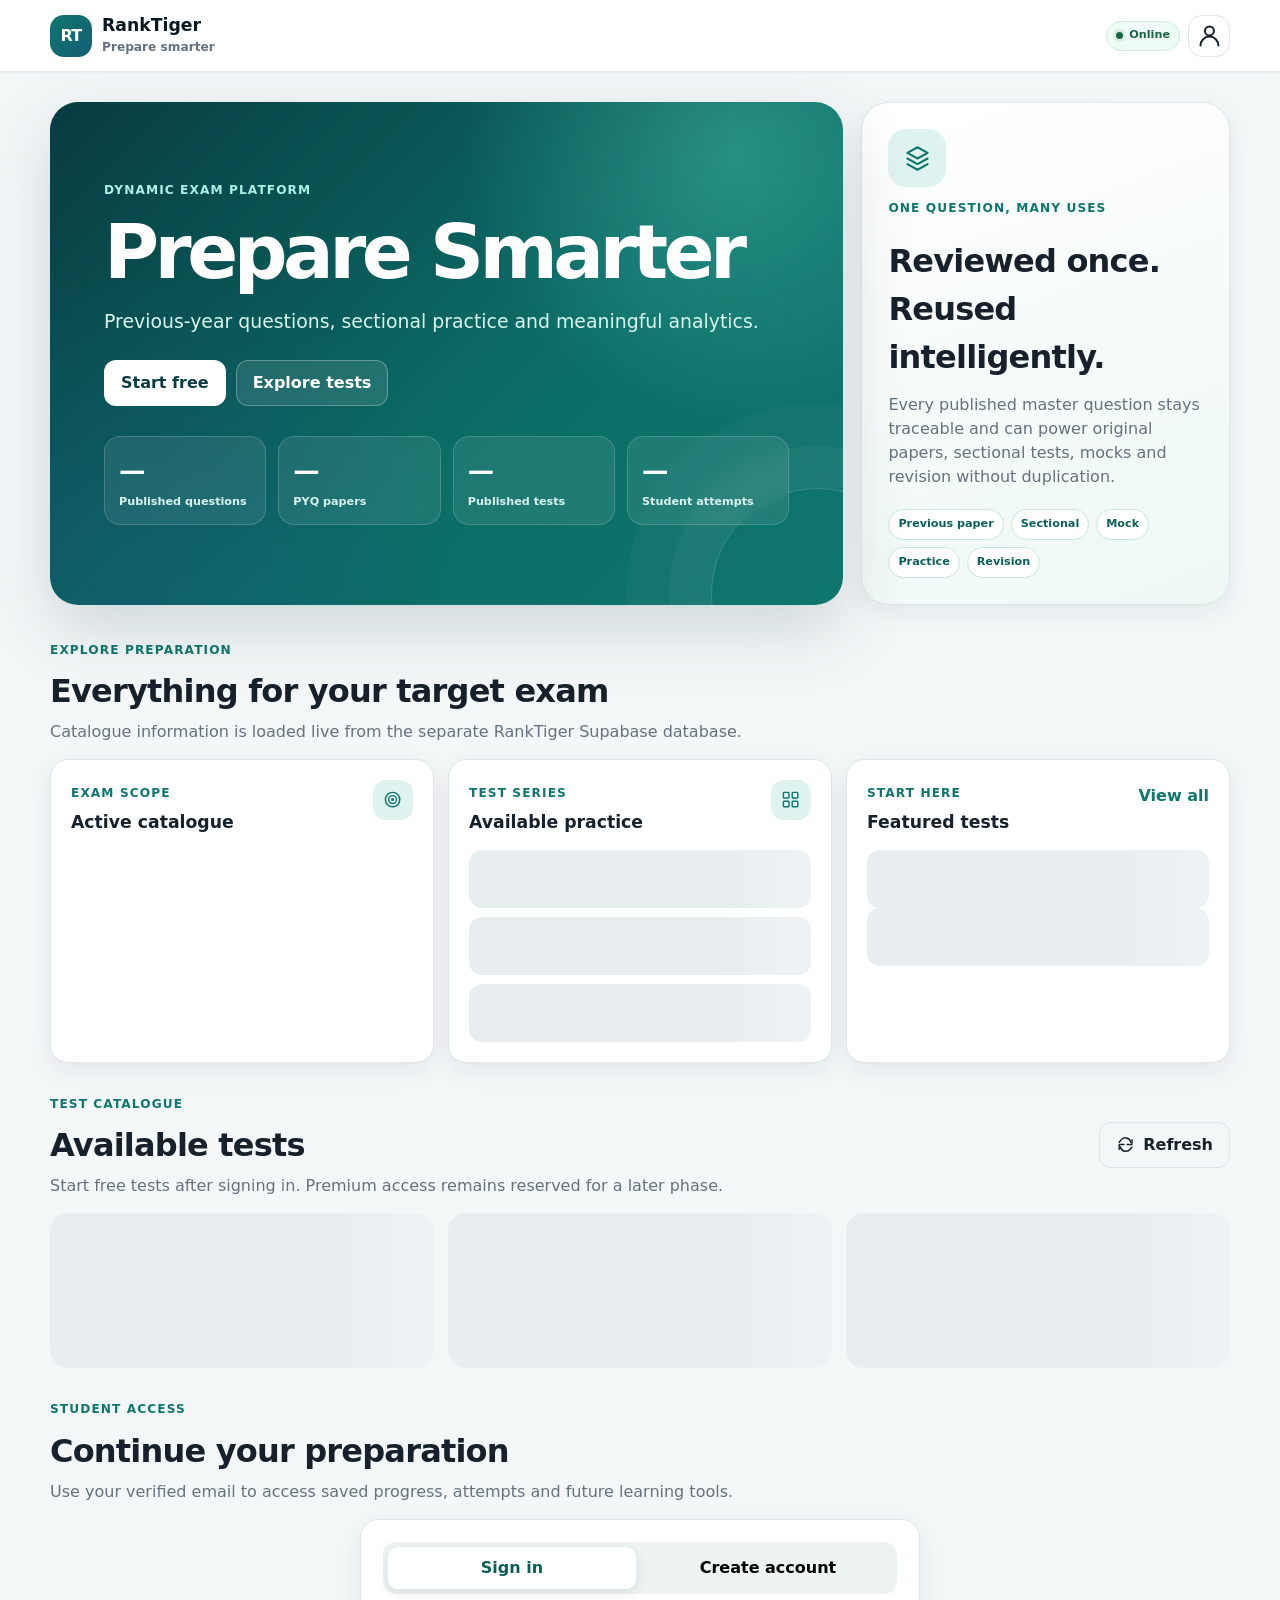
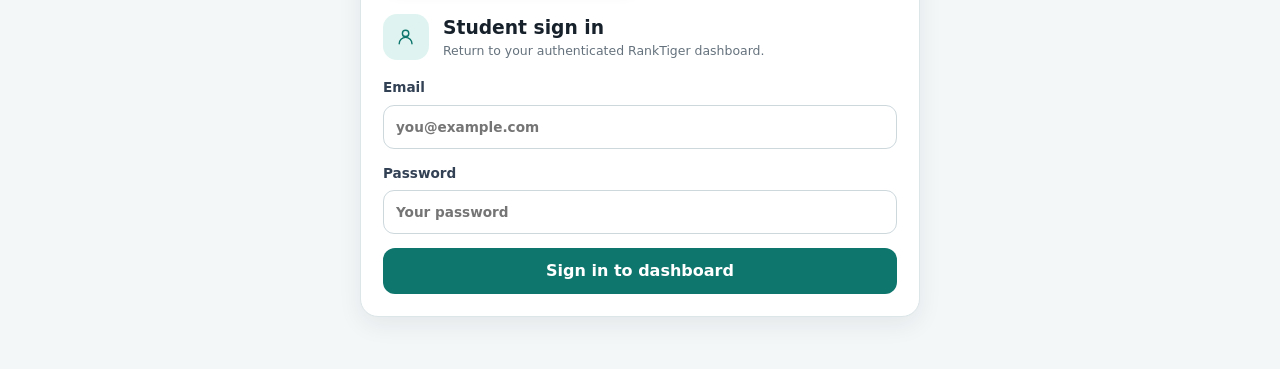
==== index.html @ eb2ffc78 "RankTiger 1.0.0-rc.1 verified release candidate" ====
<!doctype html>
<html lang="en">
<head>
  <meta charset="UTF-8" />
  <meta name="viewport" content="width=device-width, initial-scale=1.0, viewport-fit=cover" />
  <meta name="theme-color" content="#0f766e" />
  <meta name="description" content="RankTiger — reviewed GSSSB CCE questions, tests and smarter preparation." />
  <title>RankTiger — Prepare Smarter</title>
  <script type="module" crossorigin src="/assets/public--ql5R8qm.js"></script>
  <link rel="modulepreload" crossorigin href="/assets/toast-B59cOO0K.js">
  <link rel="stylesheet" crossorigin href="/assets/toast-4VRlqzWW.css">
</head>
<body class="public-body">
  <a class="skip-link" href="#mainContent">Skip to main content</a>

  <svg class="svg-sprite" aria-hidden="true">
    <symbol id="i-home" viewBox="0 0 24 24"><path d="M3 11.5 12 4l9 7.5V21a1 1 0 0 1-1 1h-5v-7H9v7H4a1 1 0 0 1-1-1v-9.5Z"/><path d="m1.5 12.5 10.5-9 10.5 9"/></symbol>
    <symbol id="i-grid" viewBox="0 0 24 24"><rect x="3" y="3" width="7" height="7" rx="1"/><rect x="14" y="3" width="7" height="7" rx="1"/><rect x="3" y="14" width="7" height="7" rx="1"/><rect x="14" y="14" width="7" height="7" rx="1"/></symbol>
    <symbol id="i-user" viewBox="0 0 24 24"><circle cx="12" cy="8" r="4"/><path d="M4 21a8 8 0 0 1 16 0"/></symbol>
    <symbol id="i-file" viewBox="0 0 24 24"><path d="M6 2h8l4 4v16H6z"/><path d="M14 2v5h5M9 12h6M9 16h6"/></symbol>
    <symbol id="i-layers" viewBox="0 0 24 24"><path d="m12 2 9 5-9 5-9-5 9-5Z"/><path d="m3 12 9 5 9-5M3 17l9 5 9-5"/></symbol>
    <symbol id="i-target" viewBox="0 0 24 24"><circle cx="12" cy="12" r="9"/><circle cx="12" cy="12" r="5"/><circle cx="12" cy="12" r="1"/></symbol>
    <symbol id="i-chart" viewBox="0 0 24 24"><path d="M4 20V10M10 20V4M16 20v-7M22 20H2"/></symbol>
    <symbol id="i-arrow" viewBox="0 0 24 24"><path d="M5 12h14M13 6l6 6-6 6"/></symbol>
    <symbol id="i-check" viewBox="0 0 24 24"><path d="m5 12 4 4L19 6"/></symbol>
    <symbol id="i-refresh" viewBox="0 0 24 24"><path d="M20 6v6h-6M4 18v-6h6"/><path d="M18.5 9A7 7 0 0 0 6 6.5L4 9M5.5 15A7 7 0 0 0 18 17.5l2-2.5"/></symbol>
  </svg>

  <div id="app" class="app-shell public-shell">
    <header class="app-header">
      <a class="brand" href="./index.html" aria-label="RankTiger home">
        <span class="brand-mark" aria-hidden="true">RT</span>
        <span class="brand-copy">
          <strong id="brandName">RankTiger</strong>
          <small id="brandTagline">Prepare smarter</small>
        </span>
      </a>
      <div class="header-actions">
        <span id="syncState" class="sync-badge" aria-live="polite"><span class="sync-dot"></span>Online</span>
        <button class="icon-button header-login-button" data-scroll-to="authCard" type="button" aria-label="Open student sign in">
          <svg class="icon"><use href="#i-user"></use></svg>
        </button>
      </div>
    </header>

    <main id="mainContent" class="app-main">
      <section id="setupNotice" class="notice notice-warning hidden" role="status">
        Add the Supabase URL and publishable key to your environment before running RankTiger.
      </section>

      <section id="publicLoading" class="loading-state app-opening-state">Opening RankTiger…</section>

      <section id="publicView" class="hidden">
        <div class="hero-grid public-hero">
          <article class="hero-card">
            <span id="scopeBadge" class="eyebrow light">Dynamic exam platform</span>
            <h1 id="heroTitle">Prepare Smarter</h1>
            <p id="heroSubtitle">Previous-year questions, sectional practice and meaningful analytics.</p>
            <div class="button-row hero-actions">
              <button class="button button-primary inverse" data-scroll-to="authCard" type="button">Start free</button>
              <button class="button button-secondary inverse" data-scroll-to="publicTests" type="button">Explore tests</button>
            </div>
            <div class="stats-grid hero-stats" aria-label="Platform statistics">
              <article class="hero-stat"><strong id="statQuestions">—</strong><span>Published questions</span></article>
              <article class="hero-stat"><strong id="statPapers">—</strong><span>PYQ papers</span></article>
              <article class="hero-stat"><strong id="statTests">—</strong><span>Published tests</span></article>
              <article class="hero-stat"><strong id="statAttempts">—</strong><span>Student attempts</span></article>
            </div>
          </article>

          <aside class="hero-side card">
            <div class="feature-icon"><svg class="icon"><use href="#i-layers"></use></svg></div>
            <span class="eyebrow">One question, many uses</span>
            <h2>Reviewed once. Reused intelligently.</h2>
            <p>Every published master question stays traceable and can power original papers, sectional tests, mocks and revision without duplication.</p>
            <div class="flow-chips" aria-label="Question reuse workflow">
              <span>Previous paper</span><span>Sectional</span><span>Mock</span><span>Practice</span><span>Revision</span>
            </div>
          </aside>
        </div>

        <section class="section-block public-discovery" aria-labelledby="exploreHeading">
          <div class="section-heading">
            <div>
              <span class="eyebrow">Explore preparation</span>
              <h2 id="exploreHeading">Everything for your target exam</h2>
              <p>Catalogue information is loaded live from the separate RankTiger Supabase database.</p>
            </div>
          </div>
          <div class="public-discovery-grid">
            <article class="card content-card discovery-card">
              <div class="card-head">
                <div><span class="eyebrow">Exam scope</span><h3>Active catalogue</h3></div>
                <span class="round-icon"><svg class="icon"><use href="#i-target"></use></svg></span>
              </div>
              <div id="publicScopes" class="stack-list compact-list" aria-live="polite"></div>
            </article>

            <article class="card content-card discovery-card">
              <div class="card-head">
                <div><span class="eyebrow">Test series</span><h3>Available practice</h3></div>
                <span class="round-icon"><svg class="icon"><use href="#i-grid"></use></svg></span>
              </div>
              <div id="publicTestTypes" class="stack-list compact-list" aria-live="polite"></div>
            </article>

            <article class="card content-card discovery-card featured-discovery-card">
              <div class="card-head">
                <div><span class="eyebrow">Start here</span><h3>Featured tests</h3></div>
                <button class="text-button" data-scroll-to="publicTests" type="button">View all</button>
              </div>
              <div id="publicFeaturedTests" class="stack-list" aria-live="polite"></div>
            </article>
          </div>
        </section>

        <section id="publicTests" class="section-block catalogue-section">
          <div class="section-heading catalogue-heading">
            <div>
              <span class="eyebrow">Test catalogue</span>
              <h2>Available tests</h2>
              <p>Start free tests after signing in. Premium access remains reserved for a later phase.</p>
            </div>
            <button id="refreshPublicTests" class="button button-ghost icon-button-label" type="button">
              <svg class="icon"><use href="#i-refresh"></use></svg><span>Refresh</span>
            </button>
          </div>
          <div id="publicTestList" class="catalogue-grid" aria-live="polite"></div>
        </section>

        <section id="authCard" class="section-block guest-access">
          <div class="section-heading">
            <div>
              <span class="eyebrow">Student access</span>
              <h2>Continue your preparation</h2>
              <p>Use your verified email to access saved progress, attempts and future learning tools.</p>
            </div>
          </div>

          <article class="card auth-card enhanced-auth-card">
            <div class="auth-tabs" role="tablist" aria-label="Authentication options">
              <button class="auth-tab active" data-auth-tab="signin" role="tab" aria-selected="true" type="button">Sign in</button>
              <button class="auth-tab" data-auth-tab="signup" role="tab" aria-selected="false" type="button">Create account</button>
            </div>

            <form id="signInForm" class="auth-form" novalidate>
              <div class="form-card-head">
                <span class="form-icon"><svg class="icon"><use href="#i-user"></use></svg></span>
                <div><h3>Student sign in</h3><p>Return to your authenticated RankTiger dashboard.</p></div>
              </div>
              <label>Email<input name="email" type="email" autocomplete="email" placeholder="you@example.com" required /></label>
              <label>Password<input name="password" type="password" autocomplete="current-password" minlength="8" placeholder="Your password" required /></label>
              <button class="button button-primary button-block" type="submit">Sign in to dashboard</button>
            </form>

            <form id="signUpForm" class="auth-form hidden" novalidate>
              <div class="form-card-head">
                <span class="form-icon"><svg class="icon"><use href="#i-check"></use></svg></span>
                <div><h3>Create free account</h3><p>Register once and keep your progress securely.</p></div>
              </div>
              <label>Full name<input name="fullName" type="text" autocomplete="name" placeholder="Your full name" required /></label>
              <label>Mobile number (+91)<input name="mobile" type="tel" inputmode="numeric" autocomplete="tel-national" pattern="[6-9][0-9]{9}" minlength="10" maxlength="10" placeholder="10-digit mobile number" required /></label>
              <label>Email<input name="email" type="email" autocomplete="email" placeholder="you@example.com" required /></label>
              <label>Password<input name="password" type="password" autocomplete="new-password" minlength="8" placeholder="Minimum 8 characters" required /></label>
              <button class="button button-primary button-block" type="submit">Create account</button>
            </form>
          </article>
        </section>
      </section>
    </main>
  </div>

  <div id="toastRoot" class="toast-root" aria-live="polite" aria-atomic="true"></div>
</body>
</html>
---- assets/toast-4VRlqzWW.css ----
:root{--bg:#f4f7f8;--surface:#fff;--surface-soft:#eef7f5;--text:#17212b;--muted:#65727d;--border:#dce5e8;--primary:#0f766e;--primary-dark:#0b5f59;--secondary:#155e75;--success:#15803d;--warning:#b45309;--danger:#b91c1c;--info:#1d4ed8;--shadow:0 14px 36px #0f172a14;--radius:18px;--radius-sm:12px;--content:1180px}.hub-page{width:min(1180px,100%);margin-inline:auto}.hub-quick-grid{grid-template-columns:repeat(4,minmax(0,1fr))}.mini-progress{background:#0f766e24;border-radius:999px;width:min(260px,100%);height:5px;margin-top:8px;display:block;overflow:hidden}.mini-progress i{border-radius:inherit;background:var(--color-primary,#0f766e);height:100%;display:block}.hub-insight-grid{grid-template-columns:repeat(3,minmax(0,1fr));gap:16px;margin:22px 0;display:grid}.hub-insight-card{align-items:flex-start;gap:14px;min-height:170px;padding:20px;display:flex}.hub-insight-card>div{min-width:0}.hub-insight-card small,.profile-card small{color:var(--color-muted,#64748b);letter-spacing:.04em;text-transform:uppercase;font-weight:700}.hub-insight-card h3{margin:5px 0 7px;font-size:1.08rem}.hub-insight-card p{color:var(--color-muted,#64748b);margin:0 0 12px;line-height:1.55}.hub-insight-icon{color:#0f766e;background:#ccfbf1;border-radius:14px;flex:0 0 42px;place-items:center;width:42px;height:42px;display:grid}.hub-insight-icon.warning{color:#b45309;background:#fef3c7}.hub-insight-icon.success{color:#15803d;background:#dcfce7}.home-recent-results{gap:10px;margin-bottom:18px;display:grid}.home-result-row{border:1px solid var(--color-border,#e2e8f0);width:100%;color:inherit;text-align:left;cursor:pointer;background:#fff;border-radius:16px;grid-template-columns:minmax(0,1fr) auto auto;align-items:center;gap:14px;padding:15px 17px;display:grid}.home-result-row:hover{border-color:#99f6e4;box-shadow:0 10px 24px #0f766e14}.home-result-row strong,.home-result-row small{display:block}.home-result-row small{color:var(--color-muted,#64748b);margin-top:4px}.result-row-score{text-align:right}.result-row-score b{font-size:1.1rem}.hub-filter-card{gap:16px;padding:17px;display:grid}.hub-filter-grid{grid-template-columns:repeat(4,minmax(0,1fr));gap:12px;display:grid}.hub-filter-grid.compact-filters{grid-template-columns:repeat(3,minmax(0,220px))}.hub-filter-grid label,.inline-toolbar>label,.profile-form label,.protected-fields label{gap:6px;min-width:0;display:grid}.hub-filter-grid label>span,.inline-toolbar label>span,.profile-form label>span,.protected-fields label>span{color:var(--color-muted,#64748b);letter-spacing:.04em;text-transform:uppercase;font-size:.76rem;font-weight:800}.hub-filter-grid select,.inline-toolbar select,.profile-form select,.profile-form input,.protected-fields input{border:1px solid var(--color-border,#cbd5e1);color:#0f172a;background:#fff;border-radius:11px;width:100%;min-height:43px;padding:0 12px}.hub-filter-grid select:focus,.inline-toolbar select:focus,.profile-form select:focus,.profile-form input:focus{border-color:#14b8a6;outline:3px solid #14b8a626}.test-performance-strip{color:#475569;background:#f8fafc;border-radius:12px;flex-wrap:wrap;gap:7px 14px;padding:10px 12px;font-size:.82rem;display:flex}.access-badge.unlocked{color:#166534;background:#dcfce7}.hub-pagination{justify-content:center;align-items:center;gap:14px;margin:22px 0;display:flex}.hub-pagination span{color:var(--color-muted,#64748b);font-size:.88rem;font-weight:700}.saved-tabs{margin-bottom:16px}.saved-question-list,.result-review-list,.result-history-list{gap:16px;margin-top:18px;display:grid}.saved-question-card,.review-question-card{padding:20px}.saved-question-head,.review-question-footer,.saved-question-footer{justify-content:space-between;align-items:flex-start;gap:12px;display:flex}.saved-question-card h3,.review-question-card h3{margin:15px 0;font-size:1.05rem;line-height:1.6}.question-id-label{overflow-wrap:anywhere;color:#64748b;max-width:42%;font-size:.72rem}.saved-option-grid{gap:9px;margin:14px 0;display:grid}.saved-option{background:#fff;border:1px solid #e2e8f0;border-radius:12px;grid-template-columns:34px minmax(0,1fr) auto;align-items:center;gap:10px;min-height:48px;padding:9px 12px;display:grid}.saved-option>b{background:#f1f5f9;border-radius:9px;place-items:center;width:30px;height:30px;display:grid}.saved-option>i{color:inherit;font-size:.73rem;font-style:normal;font-weight:800}.saved-option.correct{color:#166534;background:#f0fdf4;border-color:#86efac}.saved-option.correct>b{background:#dcfce7}.saved-option.wrong{color:#991b1b;background:#fef2f2;border-color:#fecaca}.saved-option.wrong>b{background:#fee2e2}.answer-lock-note,.saved-answer-box{border-radius:13px;margin:15px 0;padding:14px}.answer-lock-note{color:#92400e;background:#fffbeb;border:1px solid #fde68a;align-items:flex-start;gap:11px;display:flex}.answer-lock-note strong,.answer-lock-note span{display:block}.answer-lock-note strong{margin-bottom:3px}.saved-answer-box{background:#ecfdf5;border:1px solid #a7f3d0}.saved-answer-box p{color:#334155;margin:7px 0 0;line-height:1.55}.saved-question-footer,.review-question-footer{color:#64748b;align-items:center;margin-top:14px;font-size:.82rem}.inline-toolbar{grid-template-columns:minmax(240px,1fr) minmax(180px,240px);align-items:end}.result-history-card{grid-template-columns:minmax(250px,1.5fr) minmax(320px,1fr) auto;align-items:center;gap:20px;padding:18px;display:grid}.result-history-main{align-items:center;gap:13px;min-width:0;display:flex}.result-history-main h3{text-overflow:ellipsis;white-space:nowrap;margin:3px 0;overflow:hidden}.result-history-main p{color:#64748b;margin:0;font-size:.82rem}.result-history-icon{color:#0f766e;background:#ccfbf1;border-radius:14px;flex:0 0 44px;place-items:center;width:44px;height:44px;display:grid}.result-history-kpis{grid-template-columns:repeat(4,minmax(58px,1fr));gap:8px;display:grid}.result-history-kpis span{text-align:center;background:#f8fafc;border-radius:10px;padding:8px}.result-history-kpis b,.result-history-kpis small{display:block}.result-history-kpis small{color:#64748b;margin-top:2px;font-size:.68rem}.result-history-kpis .correct b{color:#15803d}.result-history-kpis .wrong b{color:#b91c1c}.result-detail-header{align-items:flex-start;gap:18px;margin-bottom:16px;display:flex}.result-detail-header h1{margin:3px 0}.result-detail-header p{color:#64748b;margin:0}.result-detail-hero{color:#fff;background:linear-gradient(135deg,#0f766e,#115e59);justify-content:space-between;align-items:center;gap:18px;padding:24px;display:flex}.result-detail-hero strong{margin:6px 0;font-size:clamp(2rem,5vw,3.4rem);display:block}.result-detail-hero strong small{opacity:.72;font-size:.42em}.result-detail-hero p{opacity:.85;margin:0}.result-detail-kpis,.profile-stat-grid{grid-template-columns:repeat(4,minmax(0,1fr));gap:12px;margin:14px 0;display:grid}.result-detail-kpis article,.profile-stat-grid article{text-align:center;background:#fff;border:1px solid #e2e8f0;border-radius:14px;padding:16px}.result-detail-kpis strong,.profile-stat-grid strong,.result-detail-kpis span,.profile-stat-grid span{display:block}.result-detail-kpis strong,.profile-stat-grid strong{font-size:1.35rem}.result-detail-kpis span,.profile-stat-grid span{color:#64748b;margin-top:4px;font-size:.8rem}.recommendation-card{align-items:center;gap:14px;margin:14px 0;padding:18px;display:flex}.recommendation-card h3,.recommendation-card p{margin:3px 0}.analytics-grid{grid-template-columns:repeat(2,minmax(0,1fr));gap:14px;margin:14px 0;display:grid}.analytics-grid>article,.timing-card{padding:18px}.analytics-grid h2{margin:4px 0 16px;font-size:1rem}.performance-bar-list{gap:13px;display:grid}.performance-bar-row{grid-template-columns:minmax(130px,1fr) minmax(90px,1fr) 52px;align-items:center;gap:10px;display:grid}.performance-bar-row strong,.performance-bar-row span{display:block}.performance-bar-row span{color:#64748b;font-size:.72rem}.performance-track{background:#e2e8f0;border-radius:999px;height:7px;overflow:hidden}.performance-track i{border-radius:inherit;background:linear-gradient(90deg,#14b8a6,#0f766e);height:100%;display:block}.timing-grid{grid-template-columns:repeat(5,minmax(0,1fr));gap:10px;margin-top:12px;display:grid}.timing-grid span{text-align:center;background:#f8fafc;border-radius:12px;padding:12px}.timing-grid b,.timing-grid small{display:block}.timing-grid small{color:#64748b;margin-top:3px}.review-status{border-radius:999px;padding:6px 10px;font-size:.76rem;font-weight:800}.review-status.correct{color:#166534;background:#dcfce7}.review-status.wrong{color:#991b1b;background:#fee2e2}.review-status.skipped{color:#475569;background:#e2e8f0}.profile-hub-grid{gap:16px;display:grid}.profile-card{align-items:center;gap:16px;padding:20px;display:flex}.profile-card h2,.profile-card p{margin:3px 0}.profile-avatar{color:#fff;background:linear-gradient(135deg,#14b8a6,#0f766e);border-radius:20px;place-items:center;width:62px;height:62px;font-size:1.6rem;font-weight:900;display:grid}.profile-status{color:#166534;background:#dcfce7;border-radius:999px;margin-top:7px;padding:4px 8px;font-size:.7rem;font-weight:800;display:inline-block}.profile-form{padding:20px}.form-grid,.protected-fields{grid-template-columns:repeat(2,minmax(0,1fr));gap:14px;margin:16px 0;display:grid}.protected-fields{background:#f8fafc;border-radius:14px;padding:16px}.protected-fields input{color:#64748b;background:#f1f5f9}.protected-fields p{color:#64748b;grid-column:1/-1;align-items:center;gap:8px;margin:0;font-size:.82rem;display:flex}.bookmark-active .icon{fill:currentColor}@media (width<=900px){.hub-quick-grid,.hub-insight-grid,.analytics-grid,.hub-filter-grid{grid-template-columns:repeat(2,minmax(0,1fr))}.result-history-card{grid-template-columns:1fr}.result-history-card>.button{width:100%}.timing-grid{grid-template-columns:repeat(3,minmax(0,1fr))}}@media (width<=640px){.hub-page{padding-inline:0}.hub-quick-grid,.hub-insight-grid,.analytics-grid,.hub-filter-grid,.hub-filter-grid.compact-filters,.inline-toolbar,.form-grid,.protected-fields{grid-template-columns:1fr}.hub-insight-card{min-height:0}.home-result-row{grid-template-columns:minmax(0,1fr) auto}.home-result-row>.icon{display:none}.saved-question-card,.review-question-card{padding:15px}.saved-question-head,.saved-question-footer,.review-question-footer,.result-detail-header,.result-detail-hero{flex-direction:column;align-items:stretch}.question-id-label{max-width:100%}.saved-option{grid-template-columns:32px minmax(0,1fr)}.saved-option>i{grid-column:2}.result-history-kpis,.result-detail-kpis,.profile-stat-grid,.timing-grid{grid-template-columns:repeat(2,minmax(0,1fr))}.performance-bar-row{grid-template-columns:minmax(110px,1fr) 50px}.performance-track{grid-area:2/1/auto/-1}.profile-stat-grid{margin:0}}*{box-sizing:border-box}html{scroll-behavior:smooth}body{background:var(--bg);min-width:320px;color:var(--text);margin:0;font-family:Inter,ui-sans-serif,system-ui,-apple-system,BlinkMacSystemFont,Segoe UI,sans-serif;line-height:1.5}button,input,select,textarea{font:inherit}button,a{-webkit-tap-highlight-color:transparent}a{color:inherit;text-decoration:none}button{cursor:pointer}.hidden{display:none!important}.muted{color:var(--muted)}.app-shell{min-height:100vh;padding-bottom:82px}.topbar{z-index:30;min-height:68px;padding:10px max(16px, calc((100vw - var(--content)) / 2));-webkit-backdrop-filter:blur(14px);backdrop-filter:blur(14px);background:#fffffff0;border-bottom:1px solid #dce5e8e6;justify-content:space-between;align-items:center;gap:16px;display:flex;position:sticky;top:0}.topbar-dark{color:#fff;background:#111827f7;border-bottom-color:#273244}.brand{align-items:center;gap:10px;min-width:0;display:inline-flex}.brand-mark{color:#fff;background:linear-gradient(135deg, var(--primary), var(--secondary));letter-spacing:-.04em;border-radius:14px;flex:0 0 42px;place-items:center;width:42px;height:42px;font-weight:800;display:grid}.brand strong,.brand small{display:block}.brand strong{font-size:1.03rem}.brand small{color:var(--muted);font-size:.75rem}.topbar-dark .brand small{color:#a8b3c2}.topbar-actions{align-items:center;gap:10px;display:flex}.sync-state{color:var(--success);font-size:.78rem}main{width:min(100% - 28px, var(--content));margin:0 auto}.section{margin:28px 0}.hero{gap:24px;padding:42px 0 10px;display:grid}.hero-copy{border:1px solid var(--border);box-shadow:var(--shadow);background:radial-gradient(circle at 90% 10%,#0f766e24,#0000 32%),linear-gradient(145deg,#fff,#f7fbfb);border-radius:26px;padding:28px}.eyebrow{color:var(--primary);letter-spacing:.09em;text-transform:uppercase;margin-bottom:8px;font-size:.76rem;font-weight:800;display:inline-block}h1,h2,h3,p{margin-top:0}h1{letter-spacing:-.045em;margin-bottom:12px;font-size:clamp(2rem,8vw,4rem);line-height:1.04}h2{letter-spacing:-.025em;margin-bottom:4px;font-size:clamp(1.35rem,4vw,2rem)}h3{margin-bottom:8px}.hero p{max-width:680px;color:var(--muted);font-size:1.05rem}.hero-actions{flex-wrap:wrap;gap:10px;margin-top:20px;display:flex}.button{border:1px solid #0000;border-radius:12px;justify-content:center;align-items:center;min-height:44px;padding:10px 16px;font-weight:750;transition:transform .16s,background .16s,border-color .16s;display:inline-flex}.button:active{transform:translateY(1px)}.button:disabled{cursor:not-allowed;opacity:.58}.button-primary{color:#fff;background:var(--primary)}.button-primary:hover{background:var(--primary-dark)}.button-secondary{color:#fff;background:var(--secondary)}.button-ghost{color:var(--text);border-color:var(--border);background:0 0}.button-ghost-light{color:#fff;background:0 0;border-color:#435068}.button-danger{color:#fff;background:var(--danger)}.button-block{width:100%}.stats-grid{grid-template-columns:repeat(2,minmax(0,1fr));gap:12px;display:grid}.stat-card,.test-card,.dashboard-card,.panel-card,.auth-card{border:1px solid var(--border);border-radius:var(--radius);background:var(--surface);box-shadow:var(--shadow)}.stat-card{padding:18px}.stat-card strong{font-size:1.7rem;display:block}.stat-card span{color:var(--muted);font-size:.86rem}.section-heading{justify-content:space-between;align-items:flex-end;gap:16px;margin-bottom:15px;display:flex}.section-heading.compact{align-items:center}.card-grid{gap:14px;display:grid}.test-card{flex-direction:column;gap:12px;padding:18px;display:flex}.test-card-header{justify-content:space-between;align-items:flex-start;gap:10px;display:flex}.test-card h3{font-size:1.04rem}.test-meta{flex-wrap:wrap;gap:7px;display:flex}.chip{background:var(--surface-soft);min-height:27px;color:var(--primary-dark);border-radius:999px;align-items:center;padding:4px 9px;font-size:.74rem;font-weight:700;display:inline-flex}.chip-premium{color:#9a3412;background:#fff7ed}.test-card-footer{justify-content:space-between;align-items:center;gap:10px;margin-top:auto;display:flex}.test-card-footer span{color:var(--muted);font-size:.82rem}.auth-card{width:min(100%,560px);margin-inline:auto;padding:22px}.narrow-card{margin-top:38px}.auth-tabs{background:#edf2f3;border-radius:13px;grid-template-columns:1fr 1fr;gap:8px;margin-bottom:18px;padding:5px;display:grid}.auth-tab{background:0 0;border:0;border-radius:10px;min-height:42px;font-weight:800}.auth-tab.active{color:var(--primary-dark);background:#fff;box-shadow:0 4px 14px #0f172a14}.auth-form,.stack-form{gap:14px;display:grid}label{color:#334155;gap:7px;font-size:.85rem;font-weight:720;display:grid}input,select,textarea{width:100%;min-height:44px;color:var(--text);background:#fff;border:1px solid #cdd8dd;border-radius:11px;outline:none;padding:10px 12px}textarea{resize:vertical;min-height:90px}input:focus,select:focus,textarea:focus{border-color:var(--primary);box-shadow:0 0 0 3px #0f766e1f}.dashboard-header{flex-direction:column;gap:14px;padding:30px 0 8px;display:flex}.dashboard-header h1{font-size:clamp(1.8rem,7vw,3rem)}.dashboard-header p{color:var(--muted)}.dashboard-grid{gap:12px;display:grid}.dashboard-card{text-align:left;min-height:122px;color:var(--text);padding:18px}.dashboard-card strong,.dashboard-card span{display:block}.dashboard-card strong{margin-bottom:7px;font-size:1.02rem}.dashboard-card span{color:var(--muted);font-size:.86rem}.dashboard-card:hover{background:#fbfefe;border-color:#9bc9c5}.mobile-nav{z-index:35;left:12px;right:12px;bottom:max(10px, env(safe-area-inset-bottom));border:1px solid var(--border);-webkit-backdrop-filter:blur(15px);backdrop-filter:blur(15px);background:#fffffff5;border-radius:18px;grid-template-columns:repeat(5,1fr);gap:4px;padding:7px;display:grid;position:fixed;box-shadow:0 18px 44px #0f172a2e}.mobile-nav button{min-height:46px;color:var(--muted);background:0 0;border:0;border-radius:12px;padding:4px;font-size:.72rem;font-weight:750}.mobile-nav button.active{color:var(--primary-dark);background:var(--surface-soft)}.notice{border:1px solid;border-radius:13px;margin:18px 0;padding:14px 16px}.notice-warning{color:#7c2d12;background:#fff7ed;border-color:#fdba74}.notice-error{color:#7f1d1d;background:#fef2f2;border-color:#fca5a5}.empty-state,.loading-state{border-radius:var(--radius);text-align:center;color:var(--muted);background:#ffffffb3;border:1px dashed #cbd5e1;padding:28px}.skeleton{border-radius:var(--radius);background:linear-gradient(90deg,#e8eef0 25%,#f6f8f9 45%,#e8eef0 65%) 0 0/300% 100%;min-height:155px;animation:1.35s infinite shimmer}@keyframes shimmer{to{background-position:-200% 0}}.toast-root{z-index:100;pointer-events:none;gap:10px;width:min(390px,100vw - 28px);display:grid;position:fixed;top:78px;right:14px}.toast{color:#fff;pointer-events:auto;border-radius:13px;grid-template-columns:auto 1fr auto;align-items:start;gap:10px;padding:13px 14px;animation:.2s ease-out toastIn;display:grid;box-shadow:0 15px 36px #0f172a38}.toast-success{background:var(--success)}.toast-error{background:var(--danger)}.toast-warning{background:var(--warning)}.toast-info,.toast-loading{background:var(--info)}.toast button{color:inherit;background:0 0;border:0;font-size:1.1rem}@keyframes toastIn{0%{opacity:0;transform:translateY(-8px)}}.admin-body{background:#eef1f5}.admin-main{padding-bottom:30px}.admin-grid{gap:16px;display:grid}.panel-card{padding:20px}.form-row,.draft-list{gap:12px;display:grid}.draft-item{border:1px solid var(--border);background:#fff;border-radius:14px;gap:12px;padding:16px;display:grid}.draft-item-header{justify-content:space-between;gap:12px;display:flex}.draft-item-actions{flex-wrap:wrap;gap:8px;display:flex}.review-dialog{border:0;border-radius:20px;width:min(760px,100vw - 24px);max-height:90vh;padding:0;box-shadow:0 24px 80px #0f172a52}.review-dialog::backdrop{-webkit-backdrop-filter:blur(4px);backdrop-filter:blur(4px);background:#0f172a9e}.dialog-close-row{justify-content:flex-end;padding:10px 10px 0;display:flex}.icon-button{background:#edf2f3;border:0;border-radius:50%;width:38px;height:38px;font-size:1.4rem}.review-content{padding:0 22px 24px}.review-options{gap:8px;margin:14px 0;display:grid}.review-option{border:1px solid var(--border);border-radius:10px;padding:10px 12px}.review-option.correct{background:#f0fdf4;border-color:#86efac}.question-picker-heading{justify-content:space-between;align-items:center;gap:12px;margin-top:4px;display:flex}.question-picker-heading strong,.question-picker-heading span{display:block}.question-picker{border:1px solid var(--border);background:#f8fbfb;border-radius:14px;gap:10px;max-height:460px;padding:10px;display:grid;overflow:auto}.question-picker-item{border:1px solid var(--border);background:#fff;border-radius:12px;grid-template-columns:24px minmax(0,1fr);align-items:start;gap:10px;padding:12px;display:grid}.question-picker-item input{width:20px;min-height:20px;margin:2px 0 0}.question-picker-item>span,.question-picker-text{display:block}.question-picker-meta{flex-wrap:wrap;gap:6px;margin:7px 0;display:flex}.question-picker-text{color:var(--muted);white-space:pre-wrap;font-size:.86rem}.inline-note{border:1px solid var(--border);background:var(--surface-soft);border-radius:11px;align-content:center;gap:4px;min-height:66px;padding:10px 12px;display:grid}.inline-note span{color:var(--muted);font-size:.82rem}.test-admin-list{gap:12px;display:grid}.test-admin-item{border:1px solid var(--border);background:#fff;border-radius:14px;gap:12px;padding:16px;display:grid}.test-admin-item p{margin-bottom:0}.test-engine{border:1px solid var(--border);box-shadow:var(--shadow);background:#fff;border-radius:22px;overflow:hidden}.test-engine-header{z-index:10;border-bottom:1px solid var(--border);background:#fffffff7;justify-content:space-between;align-items:center;gap:10px;padding:13px 15px;display:flex;position:sticky;top:68px}.test-engine-body{padding:20px}.question-progress{color:var(--muted);font-size:.82rem}.question-text{white-space:pre-wrap;margin:14px 0 18px;font-size:1.08rem;font-weight:700}.option-button{border:1px solid var(--border);text-align:left;background:#fff;border-radius:13px;grid-template-columns:34px 1fr;align-items:center;gap:10px;min-height:54px;padding:10px;display:grid}.option-button.selected{border-color:var(--primary);background:var(--surface-soft)}.test-engine-footer{justify-content:space-between;gap:10px;padding:14px 20px 20px;display:flex}@media (width>=680px){.hero{grid-template-columns:minmax(0,1.5fr) minmax(300px,.8fr);align-items:stretch}.stats-grid{grid-template-columns:1fr 1fr}.card-grid{grid-template-columns:repeat(2,minmax(0,1fr))}.dashboard-grid{grid-template-columns:repeat(3,minmax(0,1fr))}.dashboard-header{flex-direction:row;justify-content:space-between;align-items:flex-end}.form-row,.option-row{grid-template-columns:repeat(2,minmax(0,1fr))}}@media (width>=960px){.app-shell{padding-bottom:20px}.mobile-nav{display:none!important}.card-grid{grid-template-columns:repeat(3,minmax(0,1fr))}.admin-grid{grid-template-columns:.75fr 1.25fr;align-items:start}.form-row,.option-row{grid-template-columns:repeat(4,minmax(0,1fr))}}@media (prefers-reduced-motion:reduce){*,:before,:after{scroll-behavior:auto!important;transition-duration:.01ms!important;animation-duration:.01ms!important;animation-iteration-count:1!important}}:root{--bg-accent:#e7f2f0;--surface-2:#f5f9f9;--text-strong:#07181f;--primary-deep:#083b42;--primary-soft:#dff4f0;--secondary-soft:#e3f3f8;--border-strong:#bfd0d4;--shadow-xs:0 1px 2px #0f232d0d;--shadow-sm:0 8px 24px #0f232d12;--shadow-lg:0 24px 70px #082f3629;--radius-lg:28px;--header-h:72px;--nav-h:76px;--focus:0 0 0 4px #0f766e2e}.svg-sprite{width:0;height:0;position:absolute;overflow:hidden}.icon{fill:none;stroke:currentColor;stroke-width:1.8px;stroke-linecap:round;stroke-linejoin:round;width:1.2em;height:1.2em}.sr-only{clip:rect(0,0,0,0)!important;white-space:nowrap!important;border:0!important;width:1px!important;height:1px!important;margin:-1px!important;padding:0!important;position:absolute!important;overflow:hidden!important}.skip-link{z-index:999;color:#fff;background:var(--primary-deep);border-radius:10px;padding:10px 14px;transition:top .2s;position:fixed;top:-60px;left:12px}.skip-link:focus{top:12px}.public-shell,.student-shell{padding-bottom:30px}.student-shell{padding-bottom:calc(var(--nav-h) + 26px)}.app-header{z-index:50;min-height:var(--header-h);padding:10px max(16px, calc((100vw - var(--content)) / 2));box-shadow:var(--shadow-xs);-webkit-backdrop-filter:blur(18px);backdrop-filter:blur(18px);background:#fffffff0;border-bottom:1px solid #d9e4e7e0;justify-content:space-between;align-items:center;gap:16px;display:flex;position:sticky;top:0}.brand-copy{min-width:0}.brand-copy strong,.brand-copy small{white-space:nowrap;text-overflow:ellipsis;display:block;overflow:hidden}.brand-copy strong{color:var(--text-strong);font-size:1.08rem;line-height:1.2}.brand-copy small{color:var(--muted);margin-top:3px;font-size:.76rem;font-weight:650}.header-actions{align-items:center;gap:8px;display:flex}.sync-badge{color:#176542;background:#effbf5;border:1px solid #cce9df;border-radius:999px;align-items:center;gap:6px;min-height:30px;padding:5px 9px;font-size:.7rem;font-weight:800;display:inline-flex}.sync-badge.offline{color:#8a4a08;background:#fff7e8;border-color:#f3d6a3}.sync-dot{background:currentColor;border-radius:50%;width:7px;height:7px;box-shadow:0 0 0 3px #15803d1a}.icon-button{border:1px solid var(--border);width:42px;height:42px;color:var(--text);background:#fff;border-radius:14px;place-items:center;padding:0;display:inline-grid}.icon-button:hover{color:var(--primary);background:#f7fcfb;border-color:#9dd8cf}.icon-button:focus-visible,.button:focus-visible,.dashboard-card:focus-visible,.catalogue-tab:focus-visible,.option-button:focus-visible,.palette-button:focus-visible{box-shadow:var(--focus);outline:none}.header-login-button{display:none}.compact-button{min-height:42px;padding:8px 13px}.app-main{width:min(100% - 28px, var(--content));margin:0 auto}.app-opening-state{margin:32px 0}.spinner{border:3px solid #cddbdd;border-top-color:var(--primary);border-radius:50%;width:20px;height:20px;animation:.8s linear infinite spin}@keyframes spin{to{transform:rotate(360deg)}}.card{border:1px solid var(--border);border-radius:var(--radius);background:var(--surface);box-shadow:var(--shadow-sm)}.section-block{margin:28px 0}.section-heading p,.page-heading p,.card-head p{color:var(--muted);margin:5px 0 0}.button-row{flex-wrap:wrap;gap:10px;display:flex}.button.inverse{color:#fff;border-color:#ffffff47}.button-primary.inverse{color:var(--primary-deep);background:#fff}.button-primary.inverse:hover{background:#e9fffa}.button-secondary.inverse{background:#ffffff1a}.button-secondary.inverse:hover{background:#ffffff2e}.button-warning{color:#7c4a00;background:#fff5d9;border-color:#efc76d}.icon-button-label{gap:8px}.text-button{color:var(--primary);background:0 0;border:0;padding:4px 0;font-weight:800}.text-button:disabled{cursor:not-allowed;opacity:.5}.hero-grid{gap:18px;padding:30px 0 4px;display:grid}.hero-card,.hero-side{border-radius:var(--radius-lg)}.hero-card{color:#fff;min-height:430px;box-shadow:var(--shadow-lg);background:radial-gradient(circle at 86% 10%,#75eed745,#0000 33%),radial-gradient(circle at 10% 100%,#155e7594,#0000 38%),linear-gradient(135deg,#083b42 0%,#0b6d66 58%,#0f766e 100%);flex-direction:column;justify-content:center;padding:clamp(26px,5vw,54px);display:flex;position:relative;overflow:hidden}.hero-card:after{content:"";border:1px solid #ffffff2e;border-radius:50%;width:210px;height:210px;position:absolute;bottom:-95px;right:-80px;box-shadow:0 0 0 42px #ffffff0a,0 0 0 85px #ffffff06}.hero-card>*{z-index:1;position:relative}.hero-card h1{color:#fff;letter-spacing:-.06em;max-width:760px;margin:.45rem 0 1rem;font-size:clamp(2.3rem,8vw,4.7rem);line-height:1.01}.hero-card>p{color:#d9f6ef;max-width:680px;margin:0;font-size:clamp(1rem,2.3vw,1.18rem)}.eyebrow.light{color:#aef0e4}.hero-actions{margin:25px 0 0}.hero-stats{grid-template-columns:repeat(2,minmax(0,1fr));margin-top:30px}.hero-stat{-webkit-backdrop-filter:blur(7px);backdrop-filter:blur(7px);background:#ffffff14;border:1px solid #ffffff2b;border-radius:16px;min-height:88px;padding:14px}.hero-stat strong,.hero-stat span{display:block}.hero-stat strong{font-size:1.65rem}.hero-stat span{color:#d9f5ef;margin-top:3px;font-size:.7rem;font-weight:700}.hero-side{background:linear-gradient(160deg,#fff,#edf8f5);align-content:center;gap:12px;padding:26px;display:grid}.hero-side h2{margin:0;font-size:clamp(1.45rem,4vw,2rem)}.hero-side p{color:var(--muted);margin:0}.feature-icon,.round-icon,.compact-list-icon,.test-type-icon,.dashboard-icon,.continue-icon,.empty-icon,.form-icon,.mini-test-icon{color:var(--primary);background:var(--primary-soft);place-items:center;display:grid}.feature-icon{border-radius:18px;width:58px;height:58px}.feature-icon .icon{width:27px;height:27px}.flow-chips{flex-wrap:wrap;gap:7px;margin-top:8px;display:flex}.flow-chips span{color:var(--primary-dark);background:#fff;border:1px solid #c9e7e1;border-radius:999px;padding:6px 9px;font-size:.7rem;font-weight:800}.public-discovery-grid{gap:14px;display:grid}.content-card{padding:20px}.card-head{justify-content:space-between;align-items:flex-start;gap:14px;margin-bottom:14px;display:flex}.card-head h3{margin:0;font-size:1.08rem}.round-icon{border-radius:13px;width:40px;height:40px}.compact-list{gap:9px;display:grid}.compact-list-row,.mini-test-row{border:1px solid var(--border);background:#fff;border-radius:14px;grid-template-columns:40px minmax(0,1fr) auto;align-items:center;gap:10px;min-width:0;padding:10px;display:grid}.compact-list-row>span:nth-child(2),.mini-test-copy{min-width:0}.compact-list-row strong,.compact-list-row small,.mini-test-copy strong,.mini-test-copy small{display:block}.compact-list-row strong,.mini-test-copy strong{text-overflow:ellipsis;white-space:nowrap;font-size:.82rem;overflow:hidden}.compact-list-row small,.mini-test-copy small{color:var(--muted);margin-top:3px;font-size:.67rem}.compact-list-row>b{min-width:28px;height:28px;color:var(--primary-dark);background:var(--primary-soft);border-radius:999px;place-items:center;padding:0 7px;font-size:.72rem;display:grid}.compact-list-icon,.mini-test-icon{border-radius:12px;width:38px;height:38px}.row-arrow{color:var(--muted)}.mini-test-action{border-radius:11px;width:36px;height:36px}.empty-inline{color:var(--muted);background:var(--surface-2);text-align:center;border-radius:13px;padding:16px}.skeleton-compact{border-radius:13px;min-height:58px}.guest-access{scroll-margin-top:calc(var(--header-h) + 14px)}.enhanced-auth-card{max-width:680px}.form-card-head{grid-template-columns:48px minmax(0,1fr);align-items:center;gap:12px;margin-bottom:3px;display:grid}.form-card-head h3,.form-card-head p{margin:0}.form-card-head p{color:var(--muted);font-size:.78rem}.form-icon{border-radius:14px;width:46px;height:46px}.auth-form{padding-top:2px}.catalogue-section{scroll-margin-top:calc(var(--header-h) + 12px)}.catalogue-heading{align-items:center}.catalogue-grid{gap:14px;display:grid}.catalogue-test-card{flex-direction:column;gap:13px;min-width:0;padding:18px;transition:transform .16s,box-shadow .16s,border-color .16s;display:flex;position:relative;overflow:hidden}.catalogue-test-card:before{content:"";background:linear-gradient(90deg, var(--primary), #2e93a4);height:4px;position:absolute;top:0;left:0;right:0}.catalogue-test-card:hover{box-shadow:var(--shadow);border-color:#acd8d2;transform:translateY(-2px)}.test-card-topline,.test-card-heading{justify-content:space-between;align-items:flex-start;gap:12px;display:flex}.test-card-heading{justify-content:flex-start}.test-card-heading>div{min-width:0}.test-card-heading h3{margin:0;font-size:1.05rem;line-height:1.35}.test-card-heading p{color:var(--muted);margin:5px 0 0;font-size:.76rem;line-height:1.45}.test-type-icon{border-radius:15px;flex:0 0 46px;width:46px;height:46px}.access-badge{border-radius:999px;padding:5px 9px;font-size:.68rem;font-weight:850}.access-badge.free{color:#176542;background:#e5f8ee}.access-badge.premium{color:#9a3412;background:#fff1e6}.test-card-facts{color:var(--muted);flex-wrap:wrap;gap:8px 14px;font-size:.7rem;display:flex}.test-card-facts b{color:var(--text)}.test-card-action{gap:8px;width:100%;margin-top:auto}.empty-state.catalogue-empty{grid-column:1/-1;align-content:center;justify-items:center;gap:9px;min-height:250px;display:grid}.empty-state.catalogue-empty h3,.empty-state.catalogue-empty p{margin:0}.empty-state.catalogue-empty p{max-width:520px;line-height:1.6}.empty-icon{border-radius:18px;width:54px;height:54px}.empty-icon .icon{width:25px;height:25px}.catalogue-empty.error .empty-icon{color:var(--danger);background:#fff0f0}.dashboard-shell{padding-top:26px}.dashboard-welcome{border-radius:var(--radius-lg);color:#fff;min-height:220px;box-shadow:var(--shadow-lg);background:radial-gradient(circle at 88% 12%,#a0f6e340,#0000 31%),linear-gradient(135deg,#0a3e47,#0f766e 72%,#19857b);flex-direction:column;justify-content:space-between;gap:22px;padding:clamp(24px,5vw,42px);display:flex}.dashboard-welcome h1{color:#fff;margin:.4rem 0 .35rem;font-size:clamp(1.9rem,7vw,3.25rem)}.dashboard-welcome p{color:#d9f5ef;margin:0}.dashboard-continue{color:var(--primary-deep);background:#fff;align-self:flex-start;gap:8px}.dashboard-summary-grid{grid-template-columns:repeat(2,minmax(0,1fr));gap:10px;margin-top:12px;display:grid}.summary-card{border:1px solid var(--border);min-height:108px;box-shadow:var(--shadow-sm);background:#fff;border-radius:17px;align-content:center;gap:4px;padding:15px;display:grid}.summary-card span,.summary-card small{color:var(--muted);font-size:.68rem}.summary-card strong{font-size:1.65rem}.summary-card small{font-size:.62rem}.continue-card{box-shadow:var(--shadow-sm);background:#effaf7;border:1px solid #aadbd3;border-radius:18px;grid-template-columns:46px minmax(0,1fr) auto;align-items:center;gap:12px;margin:12px 0 0;padding:14px;display:grid}.continue-icon{border-radius:14px;width:44px;height:44px}.continue-copy{min-width:0}.continue-copy small,.continue-copy strong{display:block}.continue-copy small{color:var(--muted);font-size:.68rem}.continue-copy strong{text-overflow:ellipsis;white-space:nowrap;margin-top:3px;font-size:.88rem;overflow:hidden}.dashboard-section-heading{margin-top:28px}.dashboard-grid{grid-template-columns:1fr}.dashboard-card{border:1px solid var(--border);min-height:96px;box-shadow:var(--shadow-sm);background:#fff;border-radius:18px;grid-template-columns:46px minmax(0,1fr) 22px;align-items:center;gap:12px;padding:14px;transition:transform .16s,box-shadow .16s,border-color .16s;display:grid;position:relative}.dashboard-card:hover{box-shadow:var(--shadow);border-color:#9dd8cf;transform:translateY(-2px)}.dashboard-icon{border-radius:15px;width:46px;height:46px}.dashboard-copy{min-width:0}.dashboard-copy strong,.dashboard-copy small{display:block}.dashboard-copy strong{margin:0;font-size:.94rem}.dashboard-copy small{color:var(--muted);margin-top:4px;font-size:.69rem}.card-arrow{color:#8da0a7}.student-catalogue-section{margin-top:34px}.catalogue-page-heading{justify-content:space-between;align-items:flex-end;gap:14px;display:flex}.catalogue-heading-badge{min-width:54px;min-height:46px;color:var(--primary);background:var(--primary-soft);border-radius:15px;justify-content:center;align-items:center;gap:7px;padding:7px 10px;font-weight:850;display:flex}.scroll-tabs{scrollbar-width:none;gap:8px;margin:14px 0 10px;display:flex;overflow-x:auto}.scroll-tabs::-webkit-scrollbar{display:none}.catalogue-tab{border:1px solid var(--border);min-height:42px;color:var(--muted);background:#fff;border-radius:999px;flex:none;align-items:center;gap:7px;padding:7px 10px;font-size:.72rem;font-weight:800;display:inline-flex}.catalogue-tab b{min-width:22px;height:22px;color:var(--muted);background:#eef3f4;border-radius:999px;place-items:center;padding:0 5px;font-size:.65rem;display:grid}.catalogue-tab.active{color:#fff;border-color:var(--primary);background:var(--primary)}.catalogue-tab.active b{color:var(--primary-dark);background:#fff}.catalogue-toolbar{gap:10px;padding:12px;display:grid}.catalogue-search{border:1px solid var(--border);background:#fff;border-radius:13px;align-items:center;gap:9px;min-height:46px;padding:0 12px;display:flex}.catalogue-search:focus-within{border-color:#6fbdb5;box-shadow:0 0 0 3px #0f766e1a}.catalogue-search .icon{color:var(--muted);flex:0 0 20px}.catalogue-search input{min-height:42px;box-shadow:none;border:0;padding:0}.catalogue-sort{color:var(--muted);gap:5px;font-size:.68rem;display:grid}.catalogue-sort select{min-height:46px}.catalogue-result-bar{justify-content:space-between;align-items:center;gap:12px;min-height:44px;margin:10px 0;padding:0 3px;display:flex}.catalogue-result-bar>div{gap:2px;min-width:0;display:grid}.catalogue-result-bar strong{font-size:.82rem}.catalogue-result-bar span{color:var(--muted);font-size:.68rem}.bottom-nav{z-index:60;left:12px;right:12px;bottom:max(10px, env(safe-area-inset-bottom));min-height:var(--nav-h);border:1px solid var(--border);-webkit-backdrop-filter:blur(18px);backdrop-filter:blur(18px);background:#fffffff5;border-radius:22px;grid-template-columns:repeat(5,minmax(0,1fr));gap:4px;padding:7px;display:grid;position:fixed;box-shadow:0 20px 52px #0f232d33}.bottom-nav button{min-width:0;min-height:56px;color:var(--muted);background:0 0;border:0;border-radius:15px;flex-direction:column;justify-content:center;align-items:center;gap:4px;padding:5px 2px;font-size:.66rem;font-weight:850;display:flex}.bottom-nav button .icon{width:21px;height:21px}.bottom-nav button.active{color:var(--primary);background:var(--primary-soft)}.bottom-nav.attempt-hidden{display:none!important}.attempt-mode{overflow-x:hidden}.attempt-mode .app-header{display:none}.attempt-mode .student-shell{padding-bottom:0}.attempt-mode .app-main{width:min(100% - 16px, var(--content))}.attempt-mode #attemptSection{margin:8px 0 0}.test-workspace{min-height:100dvh;padding-bottom:calc(88px + env(safe-area-inset-bottom))}.test-workspace-header{z-index:45;border:1px solid var(--border);-webkit-backdrop-filter:blur(15px);backdrop-filter:blur(15px);background:#fffffffa;border-radius:17px 17px 0 0;grid-template-columns:40px minmax(0,1fr) auto;align-items:center;gap:10px;min-height:64px;padding:9px 10px;display:grid;position:sticky;top:0}.test-exit-button{border-radius:12px;width:38px;height:38px}.test-workspace-title{min-width:0}.test-workspace-title strong,.test-workspace-title span{text-overflow:ellipsis;white-space:nowrap;display:block;overflow:hidden}.test-workspace-title strong{font-size:.86rem}.test-workspace-title span{color:var(--muted);margin-top:2px;font-size:.65rem}.test-header-status{justify-items:end;gap:3px;display:grid}.test-timer{min-width:66px;min-height:29px;color:var(--primary-dark);font-variant-numeric:tabular-nums;letter-spacing:.02em;background:#effaf7;border:1px solid #b9ddd8;border-radius:999px;place-items:center;padding:5px 8px;font-size:.72rem;font-weight:900;display:inline-grid}.test-timer.warning{color:#8a4a08;background:#fff7e8;border-color:#f3d6a3}.test-timer.urgent{color:#a01616;background:#fff0f0;border-color:#efbcbc;animation:1s ease-in-out infinite alternate timer-pulse}@keyframes timer-pulse{to{box-shadow:0 0 0 4px #b91c1c1a}}.test-sync-state{color:#176542;background:#e8f8ef;border-radius:999px;padding:5px 7px;font-size:.6rem;font-weight:800}.test-sync-state.offline{color:#8a4a08;background:#fff3da}.test-sync-state.saving{color:#155e75;background:#e8f5fa}.test-progress-track{background:#dce7e8;height:5px;overflow:hidden}.test-progress-track span{border-radius:inherit;background:linear-gradient(90deg, var(--primary), #2e93a4);height:100%;transition:width .2s;display:block}.test-section-tabs{z-index:44;border:1px solid var(--border);overscroll-behavior-x:contain;scrollbar-width:none;-webkit-backdrop-filter:blur(14px);backdrop-filter:blur(14px);background:#f4f7f8fa;border-top:0;gap:7px;margin:0;padding:8px 6px;display:flex;position:sticky;top:69px;overflow-x:auto}.test-section-tabs::-webkit-scrollbar{display:none}.test-section-tab{border:1px solid var(--border);min-height:38px;color:var(--muted);background:#fff;border-radius:999px;flex:none;align-items:center;gap:7px;padding:6px 9px;font-size:.68rem;font-weight:850;display:inline-flex}.test-section-tab b{min-width:34px;color:var(--muted);font-variant-numeric:tabular-nums;background:#edf3f4;border-radius:999px;padding:3px 6px;font-size:.61rem}.test-section-tab.active{color:#fff;border-color:var(--primary);background:var(--primary);box-shadow:0 6px 16px #0f766e33}.test-section-tab.active b{color:var(--primary-dark);background:#fff}.test-section-tab:focus-visible{box-shadow:var(--focus);outline:none}.test-layout{gap:14px;margin-top:14px;display:grid}.question-panel{padding:18px}.question-card-head{justify-content:space-between;align-items:flex-start;gap:10px;display:flex}.question-number-badge{min-width:42px;height:34px;color:var(--primary-dark);background:var(--primary-soft);border-radius:11px;place-items:center;font-size:.75rem;font-weight:900;display:grid}.question-text{color:var(--text-strong);white-space:pre-wrap;margin:19px 0;font-size:clamp(1.03rem,3.8vw,1.2rem);font-weight:720;line-height:1.65}.question-images{gap:10px;margin:0 0 16px;display:grid}.question-image-frame{border:1px solid var(--border);background:#f8fbfb;border-radius:14px;place-items:center;min-height:120px;max-height:min(48dvh,460px);margin:0;padding:8px;display:grid;overflow:auto}.question-image{object-fit:contain;width:auto;max-width:100%;height:auto;max-height:min(44dvh,430px);margin:auto;display:block}.question-image-review{color:#7c4a00;background:#fff8e8;border:1px solid #f0c98d;border-radius:14px;gap:3px;margin:0 0 16px;padding:13px 14px;display:grid}.question-image-review strong{font-size:.78rem}.question-image-review span{font-size:.69rem;line-height:1.5}.option-list{gap:9px;display:grid}.option-button{border:1px solid var(--border);min-height:58px;color:var(--text);text-align:left;background:#fff;border-radius:14px;grid-template-columns:36px minmax(0,1fr) 22px;align-items:center;gap:10px;padding:10px;transition:border-color .15s,background .15s,transform .15s;display:grid}.option-button:hover{border-color:#8fcfc5;transform:translateY(-1px)}.option-button.selected{border-color:var(--primary);background:#eefaf7;box-shadow:0 0 0 3px #0f766e14}.option-key{background:#edf2f3;border-radius:11px;place-items:center;width:34px;height:34px;font-weight:900;display:grid}.option-button.selected .option-key{color:#fff;background:var(--primary)}.option-text{line-height:1.45}.option-check{opacity:0;color:var(--primary);font-weight:900}.option-button.selected .option-check{opacity:1}.question-tools{justify-content:space-between;align-items:center;gap:10px;margin-top:14px;display:flex}.question-tools .button{gap:7px}.palette-panel{height:max-content;padding:16px}.palette-head{justify-content:space-between;align-items:flex-start;gap:10px;display:flex}.palette-head h3{margin:0;font-size:.96rem}.palette-head>strong{min-width:48px;height:34px;color:var(--primary-dark);background:var(--primary-soft);border-radius:11px;place-items:center;font-size:.72rem;display:grid}.status-summary{grid-template-columns:repeat(2,minmax(0,1fr));gap:7px;margin:13px 0;display:grid}.status-summary span{color:var(--muted);background:var(--surface-2);border-radius:11px;padding:8px;font-size:.62rem}.status-summary b{color:var(--text);font-size:.9rem;display:block}.palette-legend{color:var(--muted);grid-template-columns:repeat(2,minmax(0,1fr));gap:6px;margin-bottom:12px;font-size:.62rem;display:grid}.palette-legend span{align-items:center;gap:6px;display:flex}.palette-legend i{border:1px solid var(--border);border-radius:3px;width:11px;height:11px}.palette-legend .answered{background:var(--primary)}.palette-legend .review{background:#d97706}.palette-legend .unanswered{background:#fff5d9;border-color:#d9ad43}.palette-legend .not-visited{background:#fff}.palette-grid{grid-template-columns:repeat(5,minmax(0,1fr));gap:7px;display:grid}.palette-button{aspect-ratio:1;border:1px solid var(--border);min-width:0;color:var(--muted);background:#fff;border-radius:10px;font-weight:850}.palette-button.current{outline-offset:1px;outline:3px solid #0f766e33}.palette-button.answered{color:#fff;border-color:var(--primary);background:var(--primary)}.palette-button.review,.palette-button.answered-review{color:#fff;background:#d97706;border-color:#d97706}.palette-button.unanswered{color:#6f4b00;background:#fff5d9;border-color:#d9ad43}.test-action-bar{z-index:70;left:50%;bottom:max(8px, env(safe-area-inset-bottom));width:min(calc(100vw - 16px), var(--content));border:1px solid var(--border);-webkit-backdrop-filter:blur(15px);backdrop-filter:blur(15px);background:#fffffffa;border-radius:17px;justify-content:space-between;gap:9px;margin:0;padding:9px;display:flex;position:fixed;transform:translate(-50%);box-shadow:0 16px 42px #0f232d33}.test-action-bar .button{flex:1}.test-loading-state{justify-content:center;align-items:center;gap:10px;min-height:320px;display:flex}.submit-summary-grid{grid-template-columns:repeat(2,minmax(0,1fr));gap:8px;margin:16px 0;display:grid}.submit-summary-grid span{color:var(--muted);background:var(--surface-2);border-radius:13px;padding:12px;font-size:.7rem}.submit-summary-grid b{color:var(--text);font-size:1.2rem;display:block}.result-shell{overflow:hidden}.result-hero{color:#fff;background:linear-gradient(135deg,#0a3e47,#0f766e);padding:28px}.result-hero h2{color:#fff;margin:.45rem 0 .5rem}.result-hero p{color:#d9f5ef}.result-score-line{align-items:baseline;gap:5px;display:flex}.result-score-line strong{font-size:3rem}.result-score-line span{color:#c6eee6}.result-grid{grid-template-columns:repeat(2,minmax(0,1fr));gap:9px;padding:14px;display:grid}.result-kpi{border:1px solid var(--border);background:#fff;border-radius:15px;align-content:center;gap:4px;min-height:100px;padding:14px;display:grid}.result-kpi strong{font-size:1.55rem}.result-kpi span{color:var(--muted);font-size:.72rem}.result-kpi.correct{background:#f2fbf6;border-color:#a9ddc0}.result-kpi.wrong{background:#fff6f6;border-color:#efbcbc}.result-kpi.skipped{background:#fffaf0;border-color:#ead9aa}.result-facts{flex-wrap:wrap;gap:8px;padding:0 18px 14px;display:flex}.result-facts span{color:var(--muted);background:var(--surface-2);border-radius:999px;align-items:center;gap:5px;padding:6px 9px;font-size:.67rem;display:inline-flex}.result-shell>.button-row{padding:0 18px 20px}@media (width>=680px){.header-login-button{display:inline-grid}.hero-stats{grid-template-columns:repeat(4,minmax(0,1fr))}.public-discovery-grid{grid-template-columns:repeat(2,minmax(0,1fr))}.featured-discovery-card{grid-column:1/-1}.catalogue-grid{grid-template-columns:repeat(2,minmax(0,1fr))}.dashboard-welcome{flex-direction:row;align-items:flex-end}.dashboard-continue{align-self:auto}.dashboard-summary-grid{grid-template-columns:repeat(4,minmax(0,1fr))}.dashboard-grid{grid-template-columns:repeat(2,minmax(0,1fr))}.catalogue-toolbar{grid-template-columns:minmax(240px,1fr) minmax(180px,.45fr) auto;align-items:end}.test-layout{grid-template-columns:minmax(0,1fr) 270px;align-items:start}.palette-panel{position:sticky;top:122px}.result-grid{grid-template-columns:repeat(4,minmax(0,1fr))}}@media (width>=960px){.public-shell,.student-shell{padding-bottom:24px}.hero-grid{grid-template-columns:minmax(0,1.55fr) minmax(280px,.72fr)}.public-discovery-grid{grid-template-columns:repeat(3,minmax(0,1fr))}.featured-discovery-card{grid-column:auto}.catalogue-grid,.dashboard-grid{grid-template-columns:repeat(3,minmax(0,1fr))}.bottom-nav{width:min(620px,100vw - 32px);left:50%;right:auto;transform:translate(-50%)}.test-layout{grid-template-columns:minmax(0,1fr) 300px}}@media (width<=520px){:root{--header-h:64px;--radius:17px;--radius-lg:23px}.app-header{padding-inline:13px}.brand-mark{flex-basis:40px;width:40px;height:40px}.sync-badge{padding-inline:7px}.sync-badge .sync-dot{width:6px;height:6px}.compact-button{min-width:0;padding-inline:10px}.hero-grid{padding-top:16px}.hero-card{min-height:410px;padding:25px 22px}.hero-card h1{font-size:clamp(2.35rem,13vw,3.5rem)}.hero-stat{min-height:82px;padding:12px}.hero-stat strong{font-size:1.45rem}.section-heading{align-items:flex-start}.catalogue-heading{flex-direction:column}.catalogue-heading .button{align-self:stretch}.dashboard-welcome{min-height:230px}.summary-card{min-height:100px}.continue-card{grid-template-columns:42px minmax(0,1fr)}.continue-card .button{grid-column:1/-1;width:100%}.catalogue-page-heading{align-items:flex-start}.catalogue-heading-badge{min-width:48px}.test-workspace-header{top:0}.test-sync-state{padding:3px 6px;font-size:.55rem}.test-timer{min-width:61px;font-size:.68rem}.question-panel{padding:14px}.question-text{margin:15px 0}.test-action-bar{bottom:max(8px, env(safe-area-inset-bottom))}.question-tools{flex-direction:column;align-items:flex-start}.question-tools .button{width:100%}}.import-panel{overflow:hidden}.import-safety-note{color:#315b58;background:#f0fbf8;border:1px solid #b9ddd8;border-radius:14px;gap:4px;padding:13px 14px;display:grid}.import-safety-note strong{color:var(--primary-dark)}.import-safety-note code{font-size:.82em}.import-package-preview,.import-report-toolbar,.import-history{border-top:1px solid var(--border);margin-top:18px;padding-top:18px}.import-preview-head,.import-item-head,.import-report-toolbar,.import-history-item{justify-content:space-between;align-items:flex-start;gap:12px;display:flex}.import-preview-head h3,.import-report-toolbar h3,.import-history h3{margin:.3rem 0 0}.import-status-pill{border:1px solid var(--border);color:#45545a;letter-spacing:.02em;text-align:center;background:#f5f7f8;border-radius:999px;flex:none;max-width:180px;padding:7px 10px;font-size:.65rem;font-weight:900}.import-status-pill.status-valid,.import-status-pill.status-valid-with-warnings{color:#176542;background:#edf9f2;border-color:#a9ddc0}.import-status-pill.status-warning,.import-status-pill.status-possible-duplicate{color:#80520b;background:#fff8e8;border-color:#e5cb8a}.import-status-pill.status-error,.import-status-pill.status-invalid,.import-status-pill.status-id-conflict,.import-status-pill.status-answer-conflict,.import-status-pill.status-source-conflict{color:#9c2525;background:#fff1f1;border-color:#e8b4b4}.import-status-pill.status-exact-duplicate{color:#245d87;background:#eef7ff;border-color:#b9d6eb}.import-file-facts{grid-template-columns:repeat(2,minmax(0,1fr));gap:8px;margin-top:14px;display:grid}.import-file-facts span,.import-summary-card{border:1px solid var(--border);background:var(--surface-2);border-radius:13px;padding:12px}.import-file-facts strong{color:var(--text-strong);margin-bottom:4px;font-size:.68rem;display:block}.checksum-list{gap:8px;margin-top:12px;display:grid}.checksum-list>div{border:1px solid var(--border);background:#fff;border-radius:12px;min-width:0;padding:10px 12px}.checksum-list strong{margin-bottom:5px;font-size:.68rem;display:block}.checksum-list code{overflow-wrap:anywhere;color:#53666d;font-size:.62rem;line-height:1.45;display:block}.compact-checksums{margin-top:10px}.import-issues,.import-item-details{border:1px solid var(--border);background:#fff;border-radius:12px;margin-top:12px}.import-issues summary,.import-item-details summary{cursor:pointer;padding:11px 12px;font-weight:800}.import-issues ul,.issue-block ul,.import-package-errors ul{margin:0;padding:0 17px 13px 30px}.import-issues li,.issue-block li,.import-package-errors li{color:var(--muted);margin-top:8px;line-height:1.45}.import-issues li strong,.issue-block li strong,.import-package-errors li strong{color:var(--text-strong);font-size:.68rem;display:block}.import-issues li code,.issue-block li code,.import-package-errors li code{overflow-wrap:anywhere;margin:3px 0;font-size:.61rem;display:block}.import-report-toolbar{align-items:end}.import-report-toolbar>label{min-width:170px}.import-summary-grid{grid-template-columns:repeat(2,minmax(0,1fr));gap:8px;margin:15px 0;display:grid}.import-summary-card{background:#fff;align-content:center;gap:3px;min-height:86px;display:grid}.import-summary-card strong{font-size:1.45rem}.import-summary-card span{color:var(--muted);font-size:.68rem}.import-item-list,.import-history-list{gap:10px;display:grid}.import-item-card,.import-history-item{border:1px solid var(--border);background:#fff;border-radius:16px;padding:15px}.import-item-card h3{overflow-wrap:anywhere;margin:.35rem 0 0;font-size:.95rem}.import-question-preview{white-space:pre-wrap;margin:12px 0;line-height:1.55}.import-match{color:var(--muted);margin:10px 0 0;font-size:.72rem}.issue-block{border-top:1px solid var(--border);margin:10px;padding-top:10px}.issue-block>strong{padding:0 12px 5px;display:block}.issue-error>strong{color:#a42828}.issue-warning>strong{color:#8b5b0a}.import-package-errors{background:#fff5f5;border:1px solid #e8b4b4;border-radius:13px;margin-top:12px;padding:12px}.import-history-item{align-items:center}.import-history-item>div:first-child{gap:3px;min-width:0;display:grid}.import-history-item strong{overflow-wrap:anywhere}.import-history-item span,.import-history-item small{color:var(--muted)}.import-history-counts{flex-wrap:wrap;gap:5px;display:flex}.import-history-counts span{background:var(--surface-2);border-radius:999px;padding:5px 7px;font-size:.6rem}@media (width>=680px){.import-file-facts{grid-template-columns:repeat(4,minmax(0,1fr))}.import-summary-grid{grid-template-columns:repeat(3,minmax(0,1fr))}}@media (width<=620px){.import-preview-head,.import-item-head,.import-report-toolbar,.import-history-item{flex-direction:column;align-items:stretch}.import-status-pill{align-self:flex-start;max-width:none}.import-report-toolbar>label{width:100%;min-width:0}.import-history-item .button{width:100%}}.import-selection-summary{background:var(--surface-2);border-radius:12px;margin:2px 0 0;padding:10px 12px}.import-action-choice{color:#214f3b;cursor:pointer;background:#edf9f2;border:1px solid #a9ddc0;border-radius:13px;grid-template-columns:auto minmax(0,1fr);align-items:start;gap:10px;margin:12px 0 2px;padding:11px 12px;display:grid}.import-action-choice.occurrence-choice{color:#245d87;background:#eef7ff;border-color:#b9d6eb}.import-action-choice input{width:20px;height:20px;accent-color:var(--primary);margin:1px 0 0}.import-action-choice span{gap:3px;display:grid}.import-action-choice small{color:var(--muted);line-height:1.4}.import-resolution{border:1px solid var(--border);color:var(--muted);background:var(--surface-2);border-radius:13px;gap:3px;margin:12px 0 2px;padding:11px 12px;display:grid}.import-resolution strong{color:var(--text-strong)}.import-resolution span{overflow-wrap:anywhere}.import-resolution.resolution-success{color:#315b58;background:#edf9f2;border-color:#a9ddc0}.import-resolution.resolution-warning{color:#80520b;background:#fff8e8;border-color:#e5cb8a}.import-status-pill.status-imported-to-draft,.import-status-pill.status-linked-to-existing{color:#176542;background:#edf9f2;border-color:#a9ddc0}.import-status-pill.status-skipped{color:#5f6d72;background:#f5f7f8;border-color:#d7dfe2}@media (width>=920px){.import-summary-grid{grid-template-columns:repeat(5,minmax(0,1fr))}}.review-required-note{color:#9a3412;background:#fff7ed;border-radius:14px;margin:.85rem 0 0;padding:.8rem 1rem;font-weight:700}.warning-chip{color:#9a3412!important;background:#fff7ed!important}.review-audit-grid{grid-template-columns:repeat(2,minmax(0,1fr));gap:.75rem;margin:1rem 0;display:grid}.review-audit-grid span{border:1px solid var(--border);background:var(--surface-soft);border-radius:14px;flex-direction:column;gap:.25rem;padding:.8rem;display:flex}.selectable-option{cursor:pointer;align-items:flex-start;gap:.65rem;display:flex}.selectable-option input{width:auto;margin-top:.2rem}.phase3e-review .stack-form{margin-top:1rem}@media (width<=560px){.review-audit-grid{grid-template-columns:1fr}}.import-primary-actions{align-items:stretch}.import-progress-panel{background:#eef9f7;border:1px solid #a9d8d2;border-radius:14px;gap:10px;padding:14px;display:grid}.import-progress-copy{gap:3px;display:grid}.import-progress-copy strong{color:var(--primary-dark)}.import-progress-copy span{color:var(--muted);font-size:.76rem}.import-progress-panel progress{width:100%;height:14px;accent-color:var(--primary)}.import-recovery-tools{border:1px solid var(--border);background:var(--surface-2);border-radius:14px;padding:12px 14px}.import-recovery-tools>summary{cursor:pointer;color:var(--text-strong);font-weight:800}.import-recovery-tools[open]>summary{margin-bottom:10px}.import-load-more{width:100%;margin-top:12px}@media (width<=720px){.import-primary-actions .button,.import-recovery-tools .button-row .button{width:100%}}.draft-review-heading{align-items:flex-start}.draft-review-tools{gap:10px;min-width:min(260px,100%);display:grid}.compact-draft-list{gap:10px}.compact-draft-item{grid-template-columns:34px minmax(0,1fr) auto;align-items:center;gap:12px;padding:13px}.draft-sequence{background:var(--surface-soft);width:34px;height:34px;color:var(--primary-dark);border-radius:50%;place-items:center;font-weight:800;display:grid}.draft-compact-main{min-width:0}.draft-compact-main .draft-item-header h3{word-break:break-word;margin:2px 0 0;font-size:1rem}.draft-question-preview{color:var(--text);-webkit-line-clamp:2;-webkit-box-orient:vertical;margin:8px 0;display:-webkit-box;overflow:hidden}.draft-quick-status{flex-wrap:wrap;gap:6px;display:flex}.draft-quick-status span{background:var(--surface-soft);color:var(--muted);border-radius:999px;padding:5px 8px;font-size:.72rem;font-weight:700}.draft-compact-actions{gap:7px;display:grid}.draft-load-more{width:100%;margin-top:12px}.simple-review{padding-bottom:88px}.simple-review-head{gap:10px;margin-bottom:14px;display:grid}.simple-review-head h2{word-break:break-word;margin:2px 0 0;font-size:clamp(1.12rem,4.5vw,1.55rem)}.simple-review-chips{flex-wrap:wrap;gap:6px;display:flex}.simple-review-chips span{background:var(--surface-soft);color:var(--muted);border-radius:999px;padding:5px 8px;font-size:.72rem;font-weight:700}.source-review-panel,.review-details{border:1px solid var(--border);background:#f8fbfb;border-radius:14px;margin:12px 0;overflow:hidden}.source-review-panel>summary,.review-details>summary{cursor:pointer;color:var(--primary-dark);padding:12px 14px;font-weight:800}.source-review-images{gap:10px;padding:0 12px 12px;display:grid}.source-review-images img{object-fit:contain;border:1px solid var(--border);background:#fff;border-radius:10px;width:100%;height:auto;max-height:58vh}.simple-question-text{border:1px solid var(--border);white-space:pre-wrap;background:#fff;border-radius:14px;padding:14px;font-size:1.04rem}.simple-review-form{gap:12px;margin-top:12px;display:grid}.simple-answer-fieldset{border:0;margin:0;padding:0}.simple-answer-fieldset legend{margin-bottom:8px;font-weight:800}.simple-review .review-option{grid-template-columns:auto auto minmax(0,1fr);align-items:start;gap:8px;padding:12px;display:grid}.simple-review .review-option:has(input:checked){background:#edf9f4;border-color:#57b99a;box-shadow:0 0 0 2px #0f766e14}.simple-review-selects{grid-template-columns:repeat(2,minmax(0,1fr));gap:10px;display:grid}.review-details[open]{padding-bottom:12px}.review-details label{gap:6px;padding:0 12px 10px;display:grid}.simple-review-actions{z-index:4;border-top:1px solid var(--border);-webkit-backdrop-filter:blur(10px);backdrop-filter:blur(10px);background:#fffffff5;grid-template-columns:minmax(0,1.35fr) minmax(0,1fr);gap:8px;margin:6px -10px -12px;padding:12px;display:grid;position:sticky;bottom:0}.simple-review-actions .button-danger,.simple-review-actions .button-ghost{min-height:44px}.review-dialog{overflow:auto}@media (width<=680px){.draft-review-heading{display:grid}.draft-review-tools{grid-template-columns:1fr 1fr;width:100%}.compact-draft-item{grid-template-columns:30px minmax(0,1fr)}.draft-compact-actions{grid-column:1/-1;grid-template-columns:1fr 1fr}.review-dialog{border-radius:0;width:100vw;max-width:100vw;height:100dvh;max-height:100dvh;margin:0}.dialog-close-row{z-index:6;background:#fffffff5;position:sticky;top:0}.review-content{padding-left:14px;padding-right:14px}.simple-review-selects{grid-template-columns:1fr}.simple-review-actions{grid-template-columns:1fr 1fr}.simple-review-actions .button:first-child{grid-column:1/-1}}.admin-section-nav{z-index:8;border:1px solid var(--border);-webkit-backdrop-filter:blur(10px);backdrop-filter:blur(10px);background:#fffffff0;border-radius:16px;grid-template-columns:repeat(4,minmax(0,1fr));gap:8px;margin:0 0 18px;padding:10px;display:grid;position:sticky;top:0;box-shadow:0 8px 24px #0f172a0f}.admin-section-nav a{min-height:42px;color:var(--text-strong);border-radius:11px;place-items:center;padding:8px;font-weight:800;text-decoration:none;display:grid}.admin-section-nav a:hover,.admin-section-nav a:focus-visible{color:var(--primary-dark);background:var(--surface-soft)}.review-publish-handoff{background:var(--surface-soft);color:var(--muted);border-radius:12px;margin:0;padding:10px 12px;font-size:.78rem;font-weight:700}.simple-review-actions{grid-template-columns:minmax(0,1.35fr) minmax(0,1fr) auto}.publish-centre{scroll-margin-top:78px}.publish-centre-heading{align-items:flex-start}.publish-toolbar{z-index:7;border:1px solid var(--border);-webkit-backdrop-filter:blur(10px);backdrop-filter:blur(10px);background:#fffffff5;border-radius:14px;justify-content:space-between;align-items:center;gap:12px;margin-bottom:12px;padding:12px;display:flex;position:sticky;top:70px}.publish-selection-tools{flex-wrap:wrap;align-items:center;gap:8px;display:flex}.publish-queue-list{gap:10px;display:grid}.publish-queue-item{border:1px solid var(--border);background:#fff;border-radius:16px;grid-template-columns:auto minmax(0,1fr) auto;align-items:center;gap:12px;padding:14px;display:grid}.publish-check{background:var(--surface-soft);border-radius:10px;place-items:center;width:36px;height:36px;display:grid}.publish-check input{width:20px;height:20px;accent-color:var(--primary)}.publish-queue-main{min-width:0}.publish-queue-title{justify-content:space-between;align-items:flex-start;gap:10px;display:flex}.publish-queue-title h3{word-break:break-word;margin:2px 0 0;font-size:1rem}.publish-queue-main>p{-webkit-line-clamp:2;-webkit-box-orient:vertical;margin:8px 0;display:-webkit-box;overflow:hidden}.publish-queue-actions{gap:7px;display:grid}.publish-load-more{width:100%;margin-top:12px}.publish-preview-summary{border:1px solid var(--border);background:#f8fbfb;border-radius:14px;gap:7px;margin:12px 0;padding:13px;display:grid}.publish-preview-summary p{margin:0}.publish-preview-options .review-option{grid-template-columns:auto minmax(0,1fr)}@media (width<=680px){.admin-section-nav{border-radius:12px;gap:5px;padding:7px;top:0}.admin-section-nav a{min-height:38px;padding:5px 2px;font-size:.76rem}.publish-toolbar{display:grid;top:54px}.publish-toolbar>.button{width:100%}.publish-selection-tools{grid-template-columns:1fr 1fr;display:grid}.publish-selection-tools .muted{grid-column:1/-1}.publish-queue-item{grid-template-columns:auto minmax(0,1fr);align-items:start}.publish-queue-title{display:grid}.publish-queue-title .chip{justify-self:start}.publish-queue-actions{grid-column:1/-1;grid-template-columns:1fr 1fr}.simple-review-actions{grid-template-columns:1fr 1fr}.simple-review-actions .button:first-child,.review-publish-handoff{grid-column:1/-1}}.test-builder-panel,.test-catalogue-control{scroll-margin-top:110px}.test-builder-heading,.catalogue-control-heading{align-items:flex-start}.test-builder-heading-actions{flex-wrap:wrap;justify-content:flex-end;align-items:center;gap:9px;display:flex}.status-pill{border:1px solid var(--border);min-height:32px;color:var(--muted);background:var(--surface-2);text-transform:uppercase;letter-spacing:.035em;border-radius:999px;justify-content:center;align-items:center;padding:6px 10px;font-size:.68rem;font-weight:850;line-height:1.2;display:inline-flex}.status-pill.status-draft{color:#7a5300;background:#fff8df;border-color:#ead391}.status-pill.status-published{color:#176542;background:#edf9f2;border-color:#a9ddc0}.status-pill.status-archived{color:#536168;background:#f4f6f7;border-color:#d5dde0}.test-builder-form{gap:14px;display:grid}.test-builder-step{border:1px solid var(--border);background:#fff;border-radius:17px;gap:14px;padding:16px;display:grid}.test-step-heading{grid-template-columns:36px minmax(0,1fr);align-items:center;gap:11px;display:grid}.test-step-heading>span{color:#fff;background:var(--primary);border-radius:12px;place-items:center;width:36px;height:36px;font-weight:900;display:grid}.test-step-heading>div{gap:2px;min-width:0;display:grid}.test-step-heading strong{font-size:.92rem}.test-step-heading small{color:var(--muted);font-size:.7rem;line-height:1.45}.question-step-heading{grid-template-columns:36px minmax(0,1fr) auto}.test-builder-grid,.test-paper-fields{grid-template-columns:repeat(2,minmax(0,1fr));gap:12px;display:grid}.test-builder-grid-main{grid-template-columns:minmax(170px,.7fr) minmax(220px,1.3fr)}.test-builder-grid-main .test-id-field{grid-column:1/-1}.input-action-row{grid-template-columns:minmax(0,1fr) auto;gap:8px;display:grid}.input-action-row .button{min-width:94px}.test-paper-fields{background:#f4fbfa;border:1px dashed #b9d6d2;border-radius:14px;padding:13px}.test-paper-fields label:last-child{grid-column:span 2}.question-picker-toolbar{grid-template-columns:minmax(220px,1fr) auto;align-items:end;gap:10px;display:grid}.question-picker-actions{flex-wrap:wrap;gap:8px;display:flex}.simplified-question-picker{max-height:560px;padding:8px}.simplified-question-item{cursor:pointer;grid-template-columns:22px 34px minmax(0,1fr);align-items:start;gap:9px;padding:11px}.simplified-question-item:has(input:checked){background:#f0fbf9;border-color:#79c9bf}.question-order{min-width:31px;height:31px;color:var(--primary-dark);background:var(--primary-soft);border-radius:10px;place-items:center;padding:0 5px;font-size:.7rem;font-weight:900;display:grid}.question-picker-main{min-width:0}.question-picker-title{justify-content:space-between;align-items:flex-start;gap:8px;display:flex}.question-picker-title strong{overflow-wrap:anywhere;font-size:.76rem}.question-picker-title small{color:var(--muted);flex:none;font-size:.62rem}.test-advanced-settings{border:1px solid var(--border);background:var(--surface-2);border-radius:15px;padding:13px 15px}.test-advanced-settings>summary{cursor:pointer;font-weight:850}.test-advanced-settings[open]>summary{margin-bottom:13px}.test-static-facts{flex-wrap:wrap;gap:8px;margin-top:12px;display:flex}.test-static-facts span{color:var(--muted);background:#fff;border-radius:11px;padding:9px 11px;font-size:.72rem}.test-static-facts strong{color:var(--text);margin-right:5px}.test-builder-actions{z-index:8;-webkit-backdrop-filter:blur(12px);backdrop-filter:blur(12px);background:#fffffff5;border:1px solid #b7d7d3;border-radius:15px;justify-content:space-between;align-items:center;gap:12px;padding:12px;display:flex;position:sticky;bottom:8px;box-shadow:0 12px 30px #0f172a1f}.test-builder-actions>div:first-child{gap:2px;display:grid}.test-builder-actions>div:first-child span{font-size:.67rem}.test-catalogue-stats{grid-template-columns:repeat(4,minmax(0,1fr));gap:9px;margin-bottom:12px;display:grid}.test-stat-card{border:1px solid var(--border);min-height:72px;color:var(--text);text-align:left;background:#fff;border-radius:14px;align-content:center;gap:1px;padding:10px;display:grid}.test-stat-card strong{font-size:1.25rem}.test-stat-card span{color:var(--muted);font-size:.67rem}.test-stat-card.active{color:var(--primary-dark);background:var(--primary-soft);border-color:#79c9bf}.test-catalogue-toolbar{grid-template-columns:minmax(220px,1fr) minmax(150px,.35fr);gap:10px;margin-bottom:12px;display:grid}.simplified-test-list{gap:10px}.simplified-test-item{grid-template-columns:minmax(0,1fr) auto;align-items:center;gap:14px;padding:15px}.test-admin-card-main{gap:8px;min-width:0;display:grid}.test-admin-card-topline{flex-wrap:wrap;align-items:center;gap:7px;display:flex}.simplified-test-item h3{margin:0;font-size:1rem}.test-admin-id{color:var(--muted);overflow-wrap:anywhere;margin:-3px 0 0;font-size:.72rem}.test-admin-facts{color:var(--muted);flex-wrap:wrap;gap:8px 14px;font-size:.69rem;display:flex}.test-admin-facts strong{color:var(--text)}.test-admin-actions{gap:8px;min-width:125px;display:grid}.test-admin-actions .button{width:100%}@media (width>=900px){.test-builder-grid{grid-template-columns:repeat(4,minmax(0,1fr))}.test-builder-grid-main{grid-template-columns:minmax(190px,.7fr) minmax(260px,1.25fr) minmax(300px,1.35fr)}.test-builder-grid-main .test-id-field{grid-column:auto}.test-paper-fields{grid-template-columns:repeat(5,minmax(0,1fr))}.test-paper-fields label:last-child{grid-column:auto}.advanced-test-grid{grid-template-columns:repeat(4,minmax(0,1fr))}}@media (width<=720px){.test-builder-heading-actions,.catalogue-control-heading .button{width:100%}.test-builder-heading-actions .button{flex:1}.test-builder-grid,.test-builder-grid-main,.test-paper-fields,.question-picker-toolbar,.test-catalogue-toolbar{grid-template-columns:1fr}.test-builder-grid-main .test-id-field,.test-paper-fields label:last-child{grid-column:auto}.question-step-heading{grid-template-columns:36px minmax(0,1fr)}.question-step-heading .button{grid-column:1/-1;width:100%}.question-picker-actions{grid-template-columns:1fr 1fr;display:grid}.simplified-question-item{grid-template-columns:22px 31px minmax(0,1fr)}.question-picker-title{gap:3px;display:grid}.test-builder-actions{flex-direction:column;align-items:stretch;bottom:6px}.test-builder-actions .button-row{grid-template-columns:1fr 1fr;width:100%;display:grid}.test-catalogue-stats{grid-template-columns:repeat(2,minmax(0,1fr))}.simplified-test-item{grid-template-columns:1fr}.test-admin-actions{grid-template-columns:repeat(2,minmax(0,1fr));min-width:0}.test-admin-actions>:last-child:nth-child(3){grid-column:1/-1}}@media (width<=430px){.panel-card{padding:16px}.test-builder-step{padding:13px}.input-action-row{grid-template-columns:1fr}.input-action-row .button{width:100%}.test-builder-actions .button-row,.test-admin-actions{grid-template-columns:1fr}.test-admin-actions>:last-child:nth-child(3){grid-column:auto}}.image-repair-centre{scroll-margin-top:78px}.image-repair-heading{align-items:flex-start}.image-repair-safety{margin:4px 0 14px}.image-repair-stats{grid-template-columns:repeat(5,minmax(0,1fr));gap:9px;margin-bottom:14px;display:grid}.image-repair-stat{border:1px solid var(--border);min-height:78px;color:var(--text);text-align:left;background:#fff;border-radius:14px;align-content:center;gap:1px;padding:11px;display:grid}.image-repair-stat:hover,.image-repair-stat:focus-visible{background:var(--surface-soft);border-color:#79c9bf}.image-repair-stat strong{font-size:1.35rem;line-height:1.1}.image-repair-stat span{color:var(--muted);font-size:.7rem;font-weight:750}.image-repair-filters{border:1px solid var(--border);background:#f8fbfb;border-radius:15px;grid-template-columns:minmax(230px,1.45fr) repeat(5,minmax(105px,.55fr));align-items:end;gap:10px;padding:13px;display:grid}.image-repair-filters label{color:var(--muted);gap:5px;font-size:.7rem;font-weight:750;display:grid}.image-repair-filters input,.image-repair-filters select{min-width:0}.image-repair-filter-actions{grid-column:1/-1;justify-content:flex-end;gap:8px;display:flex}.image-repair-queue-meta{margin:12px 2px 8px;font-size:.75rem}.image-repair-list{gap:10px;display:grid}.image-repair-item{border:1px solid var(--border);background:#fff;border-radius:16px;grid-template-columns:minmax(0,1fr) auto;align-items:center;gap:14px;padding:15px;display:grid}.image-repair-item-main{gap:8px;min-width:0;display:grid}.image-repair-item-head,.image-repair-detail-head,.student-view-preview-head{justify-content:space-between;align-items:flex-start;gap:12px;display:flex}.image-repair-item h3,.image-repair-detail h2,.student-view-preview h3{overflow-wrap:anywhere;margin:2px 0 0}.image-repair-item p{color:var(--text);-webkit-line-clamp:2;-webkit-box-orient:vertical;margin:0;display:-webkit-box;overflow:hidden}.image-repair-status{border:1px solid var(--border);min-height:27px;color:var(--muted);letter-spacing:.025em;text-transform:uppercase;background:#f8fafc;border-radius:999px;flex:none;align-items:center;padding:4px 8px;font-size:.62rem;font-weight:850;display:inline-flex}.image-repair-status.status-needs-repair{color:#9a3412;background:#fff7ed;border-color:#fed7aa}.image-repair-status.status-pending{color:#92400e;background:#fffbeb;border-color:#fde68a}.image-repair-status.status-approved{color:#166534;background:#f0fdf4;border-color:#bbf7d0}.image-repair-status.status-no-image-required{color:#075985;background:#f0f9ff;border-color:#bae6fd}.image-repair-status.status-current{color:#166534;background:#f0fdf4;border-color:#bbf7d0}.image-repair-status.status-revoked,.image-repair-status.status-superseded,.image-repair-status.status-removed{color:#475569;background:#f8fafc;border-color:#cbd5e1}.image-repair-load-more{width:100%;margin-top:10px}.image-repair-dialog{width:min(980px,100vw - 24px)}.image-repair-detail{gap:14px;display:grid}.image-repair-source-warning{color:#7c4a00;background:#fff8e8;border:1px solid #f0c98d;border-radius:13px;gap:2px;padding:11px 13px;display:grid}.image-repair-source-warning strong{font-size:.78rem}.image-repair-source-warning span{font-size:.7rem;line-height:1.5}.image-repair-source-grid{grid-template-columns:repeat(2,minmax(0,1fr));gap:10px;display:grid}.image-repair-preview-frame{border:1px solid var(--border);background:#f8fbfb;border-radius:14px;place-items:center;min-height:150px;max-height:54vh;margin:0;padding:8px;display:grid;overflow:auto}.image-repair-preview-frame img{object-fit:contain;width:auto;max-width:100%;height:auto;max-height:50vh;display:block}.student-view-preview{background:#fff;border:2px solid #9bd5cd;border-radius:17px;padding:14px;box-shadow:0 10px 28px #0f766e14}.student-view-preview-head{margin-bottom:12px}.student-preview-question{color:var(--text-strong);white-space:pre-wrap;margin-bottom:12px;font-size:1.03rem;font-weight:720;line-height:1.6}.image-repair-preview-frame.student-crop{min-height:110px;max-height:42vh;margin-bottom:12px}.image-repair-preview-frame.student-crop img{max-height:38vh}.student-no-image-decision{color:#075985;background:#f0f9ff;border:1px solid #7dd3fc;border-radius:14px;gap:3px;margin-bottom:12px;padding:13px 14px;display:grid}.student-no-image-decision strong{font-size:.78rem}.student-no-image-decision span{font-size:.69rem;line-height:1.5}.student-preview-options{gap:7px;display:grid}.student-preview-options>div{border:1px solid var(--border);border-radius:12px;grid-template-columns:32px minmax(0,1fr);align-items:center;gap:9px;min-height:45px;padding:7px 9px;display:grid}.student-preview-options strong{background:#edf2f3;border-radius:9px;place-items:center;width:30px;height:30px;display:grid}.student-image-upload-form{border:1px solid var(--border);background:#f8fbfb;border-radius:16px;gap:11px;padding:14px;display:grid}.student-image-upload-form label{gap:5px;font-size:.76rem;font-weight:750;display:grid}.local-student-image-preview{background:#fff;border:1px dashed #79c9bf;border-radius:13px;gap:8px;padding:10px;display:grid}.local-student-image-preview strong{color:var(--primary-dark);font-size:.72rem}.local-student-image-preview img{object-fit:contain;width:auto;max-width:100%;max-height:36vh;margin:auto}.image-repair-action-row{flex-wrap:wrap;justify-content:flex-end;gap:8px;display:flex}.image-repair-history{border:1px solid var(--border);background:#fff;border-radius:14px;overflow:hidden}.image-repair-history>summary{cursor:pointer;color:var(--primary-dark);padding:12px 14px;font-weight:800}.image-repair-history>div{gap:7px;padding:0 12px 12px;display:grid}.image-repair-history-row{border:1px solid var(--border);color:var(--muted);border-radius:11px;grid-template-columns:auto minmax(120px,1fr) auto auto;align-items:center;gap:8px;padding:9px;font-size:.68rem;display:grid}.image-decision-history-row{grid-template-columns:auto minmax(145px,.7fr) minmax(180px,1.4fr) auto}.image-decision-history-row>:nth-child(3){overflow-wrap:anywhere}@media (width<=900px){.image-repair-stats,.image-repair-filters{grid-template-columns:repeat(3,minmax(0,1fr))}.image-repair-search{grid-column:span 2}}@media (width<=680px){.image-repair-heading{display:grid}.image-repair-heading .button{width:100%}.image-repair-stats,.image-repair-filters{grid-template-columns:repeat(2,minmax(0,1fr))}.image-repair-search{grid-column:1/-1}.image-repair-item{grid-template-columns:1fr}.image-repair-item>.button{width:100%}.image-repair-source-grid{grid-template-columns:1fr}.image-repair-dialog{border-radius:0;width:100vw;max-width:100vw;height:100dvh;max-height:100dvh;margin:0}.image-repair-detail-head,.student-view-preview-head{display:grid}.image-repair-action-row{grid-template-columns:1fr;display:grid}.image-repair-history-row,.image-decision-history-row{grid-template-columns:auto minmax(0,1fr)}.image-repair-history-row>:nth-child(n+3){grid-column:2}}@media (width<=430px){.image-repair-filters{grid-template-columns:1fr}.image-repair-search,.image-repair-filter-actions{grid-column:auto}.image-repair-filter-actions{grid-template-columns:1fr 1fr;display:grid}}
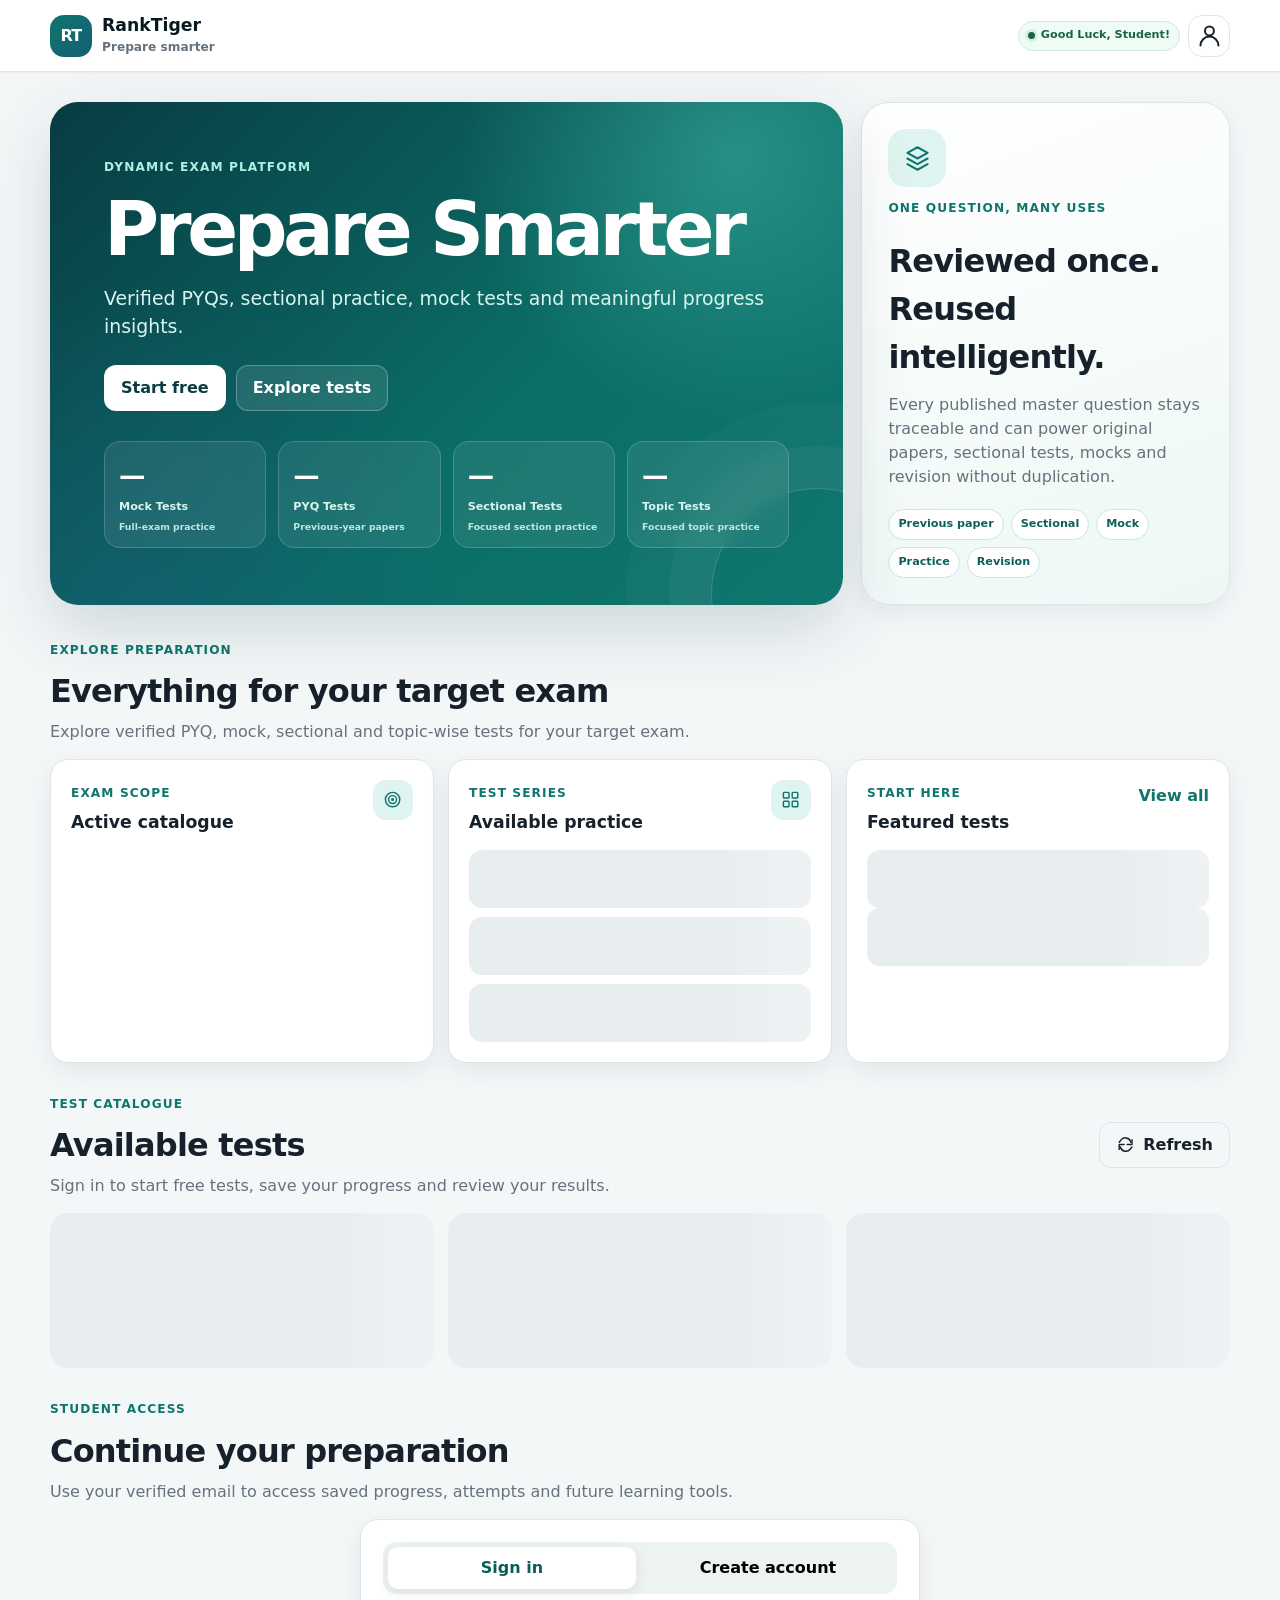
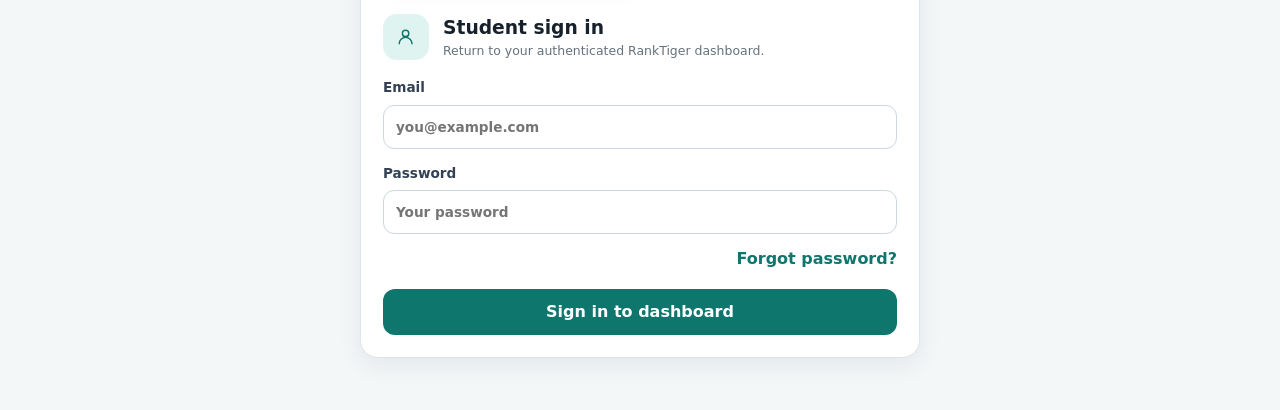
==== commit c1fc0b0f: "RankTiger 1.2.0-rc.1 verified release candidate" ====
--- a/index.html
+++ b/index.html
@@ -6,9 +6,12 @@
   <meta name="theme-color" content="#0f766e" />
   <meta name="description" content="RankTiger — reviewed GSSSB CCE questions, tests and smarter preparation." />
   <title>RankTiger — Prepare Smarter</title>
-  <script type="module" crossorigin src="/assets/public--ql5R8qm.js"></script>
-  <link rel="modulepreload" crossorigin href="/assets/toast-B59cOO0K.js">
-  <link rel="stylesheet" crossorigin href="/assets/toast-4VRlqzWW.css">
+  <script type="module" crossorigin src="/assets/public-BQK_PE7y.js"></script>
+  <link rel="modulepreload" crossorigin href="/assets/toast-CQzTdFIf.js">
+  <link rel="modulepreload" crossorigin href="/assets/turnstile-CcyiKIhs.js">
+  <link rel="modulepreload" crossorigin href="/assets/connectionState-DuCZ3khG.js">
+  <link rel="modulepreload" crossorigin href="/assets/testTypes-CKsVFdip.js">
+  <link rel="stylesheet" crossorigin href="/assets/toast-DUS-mjHX.css">
 </head>
 <body class="public-body">
   <a class="skip-link" href="#mainContent">Skip to main content</a>
@@ -21,6 +24,7 @@
     <symbol id="i-layers" viewBox="0 0 24 24"><path d="m12 2 9 5-9 5-9-5 9-5Z"/><path d="m3 12 9 5 9-5M3 17l9 5 9-5"/></symbol>
     <symbol id="i-target" viewBox="0 0 24 24"><circle cx="12" cy="12" r="9"/><circle cx="12" cy="12" r="5"/><circle cx="12" cy="12" r="1"/></symbol>
     <symbol id="i-chart" viewBox="0 0 24 24"><path d="M4 20V10M10 20V4M16 20v-7M22 20H2"/></symbol>
+    <symbol id="i-clock" viewBox="0 0 24 24"><circle cx="12" cy="12" r="9"/><path d="M12 7v5l3 2"/></symbol>
     <symbol id="i-arrow" viewBox="0 0 24 24"><path d="M5 12h14M13 6l6 6-6 6"/></symbol>
     <symbol id="i-check" viewBox="0 0 24 24"><path d="m5 12 4 4L19 6"/></symbol>
     <symbol id="i-refresh" viewBox="0 0 24 24"><path d="M20 6v6h-6M4 18v-6h6"/><path d="M18.5 9A7 7 0 0 0 6 6.5L4 9M5.5 15A7 7 0 0 0 18 17.5l2-2.5"/></symbol>
@@ -36,7 +40,7 @@
         </span>
       </a>
       <div class="header-actions">
-        <span id="syncState" class="sync-badge" aria-live="polite"><span class="sync-dot"></span>Online</span>
+        <span id="syncState" class="sync-badge checking" role="status" aria-live="polite"><span class="sync-dot" aria-hidden="true"></span><span class="sync-label-full">Connecting…</span><span class="sync-label-short">Checking…</span></span>
         <button class="icon-button header-login-button" data-scroll-to="authCard" type="button" aria-label="Open student sign in">
           <svg class="icon"><use href="#i-user"></use></svg>
         </button>
@@ -55,16 +59,16 @@
           <article class="hero-card">
             <span id="scopeBadge" class="eyebrow light">Dynamic exam platform</span>
             <h1 id="heroTitle">Prepare Smarter</h1>
-            <p id="heroSubtitle">Previous-year questions, sectional practice and meaningful analytics.</p>
+            <p id="heroSubtitle">Verified PYQs, sectional practice, mock tests and meaningful progress insights.</p>
             <div class="button-row hero-actions">
               <button class="button button-primary inverse" data-scroll-to="authCard" type="button">Start free</button>
               <button class="button button-secondary inverse" data-scroll-to="publicTests" type="button">Explore tests</button>
             </div>
-            <div class="stats-grid hero-stats" aria-label="Platform statistics">
-              <article class="hero-stat"><strong id="statQuestions">—</strong><span>Published questions</span></article>
-              <article class="hero-stat"><strong id="statPapers">—</strong><span>PYQ papers</span></article>
-              <article class="hero-stat"><strong id="statTests">—</strong><span>Published tests</span></article>
-              <article class="hero-stat"><strong id="statAttempts">—</strong><span>Student attempts</span></article>
+            <div class="stats-grid hero-stats" aria-label="Available test categories">
+              <button class="hero-stat" data-public-category="MOCK" type="button" aria-pressed="false"><strong id="statMockTests">—</strong><span>Mock Tests</span><small>Full-exam practice</small></button>
+              <button class="hero-stat" data-public-category="PYQ" type="button" aria-pressed="false"><strong id="statPyqTests">—</strong><span>PYQ Tests</span><small>Previous-year papers</small></button>
+              <button class="hero-stat" data-public-category="SECTIONAL" type="button" aria-pressed="false"><strong id="statSectionalTests">—</strong><span>Sectional Tests</span><small>Focused section practice</small></button>
+              <button class="hero-stat" data-public-category="TOPIC" type="button" aria-pressed="false"><strong id="statTopicTests">—</strong><span>Topic Tests</span><small>Focused topic practice</small></button>
             </div>
           </article>
 
@@ -84,7 +88,7 @@
             <div>
               <span class="eyebrow">Explore preparation</span>
               <h2 id="exploreHeading">Everything for your target exam</h2>
-              <p>Catalogue information is loaded live from the separate RankTiger Supabase database.</p>
+              <p>Explore verified PYQ, mock, sectional and topic-wise tests for your target exam.</p>
             </div>
           </div>
           <div class="public-discovery-grid">
@@ -119,11 +123,15 @@
             <div>
               <span class="eyebrow">Test catalogue</span>
               <h2>Available tests</h2>
-              <p>Start free tests after signing in. Premium access remains reserved for a later phase.</p>
+              <p>Sign in to start free tests, save your progress and review your results.</p>
             </div>
             <button id="refreshPublicTests" class="button button-ghost icon-button-label" type="button">
               <svg class="icon"><use href="#i-refresh"></use></svg><span>Refresh</span>
             </button>
+          </div>
+          <div id="publicCategoryFilter" class="public-category-filter hidden" role="status" aria-live="polite">
+            <span>Showing <strong id="publicCategoryFilterLabel">all tests</strong></span>
+            <button id="clearPublicCategory" class="text-button" type="button">Show all tests</button>
           </div>
           <div id="publicTestList" class="catalogue-grid" aria-live="polite"></div>
         </section>
@@ -143,13 +151,23 @@
               <button class="auth-tab" data-auth-tab="signup" role="tab" aria-selected="false" type="button">Create account</button>
             </div>
 
+            <div id="googleAuthPanel" class="google-auth-panel hidden">
+              <button id="googleSignInButton" class="button button-google button-block" type="button">
+                <span class="google-mark" aria-hidden="true">G</span><span>Continue with Google</span>
+              </button>
+              <p class="field-help">Existing student? Choose the Google account with the same verified email to keep your progress.</p>
+              <div class="auth-divider" aria-hidden="true"><span>or use email</span></div>
+            </div>
+
             <form id="signInForm" class="auth-form" novalidate>
               <div class="form-card-head">
                 <span class="form-icon"><svg class="icon"><use href="#i-user"></use></svg></span>
                 <div><h3>Student sign in</h3><p>Return to your authenticated RankTiger dashboard.</p></div>
               </div>
               <label>Email<input name="email" type="email" autocomplete="email" placeholder="you@example.com" required /></label>
-              <label>Password<input name="password" type="password" autocomplete="current-password" minlength="8" placeholder="Your password" required /></label>
+              <label>Password<input name="password" type="password" autocomplete="current-password" placeholder="Your password" required /></label>
+              <div class="auth-form-link-row"><button id="forgotPasswordButton" class="text-button" type="button">Forgot password?</button></div>
+              <div id="signInTurnstile" class="turnstile-slot"></div>
               <button class="button button-primary button-block" type="submit">Sign in to dashboard</button>
             </form>
 
@@ -161,8 +179,22 @@
               <label>Full name<input name="fullName" type="text" autocomplete="name" placeholder="Your full name" required /></label>
               <label>Mobile number (+91)<input name="mobile" type="tel" inputmode="numeric" autocomplete="tel-national" pattern="[6-9][0-9]{9}" minlength="10" maxlength="10" placeholder="10-digit mobile number" required /></label>
               <label>Email<input name="email" type="email" autocomplete="email" placeholder="you@example.com" required /></label>
-              <label>Password<input name="password" type="password" autocomplete="new-password" minlength="8" placeholder="Minimum 8 characters" required /></label>
+              <label>Password<input name="password" type="password" autocomplete="new-password" minlength="8" aria-describedby="signUpPasswordPolicy" placeholder="Minimum 8 characters" required /></label>
+              <label>Confirm password<input name="confirmPassword" type="password" autocomplete="new-password" minlength="8" required /></label>
+              <p id="signUpPasswordPolicy" class="field-help"></p>
+              <div id="signUpTurnstile" class="turnstile-slot"></div>
               <button class="button button-primary button-block" type="submit">Create account</button>
+            </form>
+
+            <form id="recoveryForm" class="auth-form hidden" novalidate>
+              <div class="form-card-head">
+                <span class="form-icon"><svg class="icon"><use href="#i-refresh"></use></svg></span>
+                <div><h3>Reset password</h3><p>We will email a secure, single-use reset link.</p></div>
+              </div>
+              <label>Registered email<input name="email" type="email" autocomplete="email" placeholder="you@example.com" required /></label>
+              <div id="recoveryTurnstile" class="turnstile-slot"></div>
+              <button class="button button-primary button-block" type="submit">Send reset link</button>
+              <button id="backToSignInButton" class="button button-ghost button-block" type="button">Back to sign in</button>
             </form>
           </article>
         </section>
--- a/assets/toast-DUS-mjHX.css
+++ b/assets/toast-DUS-mjHX.css
@@ -0,0 +1 @@
+:root{--bg:#f4f7f8;--surface:#fff;--surface-soft:#eef7f5;--text:#17212b;--muted:#65727d;--border:#dce5e8;--primary:#0f766e;--primary-dark:#0b5f59;--secondary:#155e75;--success:#15803d;--warning:#b45309;--danger:#b91c1c;--info:#1d4ed8;--shadow:0 14px 36px #0f172a14;--radius:18px;--radius-sm:12px;--content:1180px}.hub-page{width:min(1180px,100%);margin-inline:auto}.hub-quick-grid{grid-template-columns:repeat(4,minmax(0,1fr))}.mini-progress{background:#0f766e24;border-radius:999px;width:min(260px,100%);height:5px;margin-top:8px;display:block;overflow:hidden}.mini-progress i{border-radius:inherit;background:var(--color-primary,#0f766e);height:100%;display:block}.hub-insight-grid{grid-template-columns:repeat(3,minmax(0,1fr));gap:16px;margin:22px 0;display:grid}.hub-insight-card{align-items:flex-start;gap:14px;min-height:170px;padding:20px;display:flex}.hub-insight-card>div{min-width:0}.hub-insight-card small,.profile-card small{color:var(--color-muted,#64748b);letter-spacing:.04em;text-transform:uppercase;font-weight:700}.hub-insight-card h3{margin:5px 0 7px;font-size:1.08rem}.hub-insight-card p{color:var(--color-muted,#64748b);margin:0 0 12px;line-height:1.55}.hub-insight-icon{color:#0f766e;background:#ccfbf1;border-radius:14px;flex:0 0 42px;place-items:center;width:42px;height:42px;display:grid}.hub-insight-icon.warning{color:#b45309;background:#fef3c7}.hub-insight-icon.success{color:#15803d;background:#dcfce7}.home-recent-results{gap:10px;margin-bottom:18px;display:grid}.home-result-row{border:1px solid var(--color-border,#e2e8f0);width:100%;color:inherit;text-align:left;cursor:pointer;background:#fff;border-radius:16px;grid-template-columns:minmax(0,1fr) auto auto;align-items:center;gap:14px;padding:15px 17px;display:grid}.home-result-row:hover{border-color:#99f6e4;box-shadow:0 10px 24px #0f766e14}.home-result-row strong,.home-result-row small{display:block}.home-result-row small{color:var(--color-muted,#64748b);margin-top:4px}.result-row-score{text-align:right}.result-row-score b{font-size:1.1rem}.hub-filter-card{gap:16px;padding:17px;display:grid}.hub-filter-grid{grid-template-columns:repeat(4,minmax(0,1fr));gap:12px;display:grid}.hub-filter-grid.compact-filters{grid-template-columns:repeat(3,minmax(0,220px))}.hub-filter-grid label,.inline-toolbar>label,.profile-form label,.protected-fields label{gap:6px;min-width:0;display:grid}.hub-filter-grid label>span,.inline-toolbar label>span,.profile-form label>span,.protected-fields label>span{color:var(--color-muted,#64748b);letter-spacing:.04em;text-transform:uppercase;font-size:.76rem;font-weight:800}.hub-filter-grid select,.inline-toolbar select,.profile-form select,.profile-form input,.protected-fields input{border:1px solid var(--color-border,#cbd5e1);color:#0f172a;background:#fff;border-radius:11px;width:100%;min-height:43px;padding:0 12px}.hub-filter-grid select:focus,.inline-toolbar select:focus,.profile-form select:focus,.profile-form input:focus{border-color:#14b8a6;outline:3px solid #14b8a626}.test-performance-strip{color:#475569;background:#f8fafc;border-radius:12px;flex-wrap:wrap;gap:7px 14px;padding:10px 12px;font-size:.82rem;display:flex}.access-badge.unlocked{color:#166534;background:#dcfce7}.hub-pagination{justify-content:center;align-items:center;gap:14px;margin:22px 0;display:flex}.hub-pagination span{color:var(--color-muted,#64748b);font-size:.88rem;font-weight:700}.saved-tabs{margin-bottom:16px}.saved-question-list,.result-review-list,.result-history-list{gap:16px;margin-top:18px;display:grid}.saved-question-card,.review-question-card{padding:20px}.saved-question-head,.review-question-footer,.saved-question-footer{justify-content:space-between;align-items:flex-start;gap:12px;display:flex}.saved-question-card h3,.review-question-card h3{margin:15px 0;font-size:1.05rem;line-height:1.6}.question-id-label{overflow-wrap:anywhere;color:#64748b;max-width:42%;font-size:.72rem}.saved-option-grid{gap:9px;margin:14px 0;display:grid}.saved-option{background:#fff;border:1px solid #e2e8f0;border-radius:12px;grid-template-columns:34px minmax(0,1fr) auto;align-items:center;gap:10px;min-height:48px;padding:9px 12px;display:grid}.saved-option>b{background:#f1f5f9;border-radius:9px;place-items:center;width:30px;height:30px;display:grid}.saved-option>i{color:inherit;font-size:.73rem;font-style:normal;font-weight:800}.saved-option.correct{color:#166534;background:#f0fdf4;border-color:#86efac}.saved-option.correct>b{background:#dcfce7}.saved-option.wrong{color:#991b1b;background:#fef2f2;border-color:#fecaca}.saved-option.wrong>b{background:#fee2e2}.answer-lock-note,.saved-answer-box{border-radius:13px;margin:15px 0;padding:14px}.answer-lock-note{color:#92400e;background:#fffbeb;border:1px solid #fde68a;align-items:flex-start;gap:11px;display:flex}.answer-lock-note strong,.answer-lock-note span{display:block}.answer-lock-note strong{margin-bottom:3px}.saved-answer-box{background:#ecfdf5;border:1px solid #a7f3d0}.saved-answer-box p{color:#334155;margin:7px 0 0;line-height:1.55}.saved-question-footer,.review-question-footer{color:#64748b;align-items:center;margin-top:14px;font-size:.82rem}.inline-toolbar{grid-template-columns:minmax(240px,1fr) minmax(180px,240px);align-items:end}.result-history-card{grid-template-columns:minmax(250px,1.5fr) minmax(320px,1fr) auto;align-items:center;gap:20px;padding:18px;display:grid}.result-history-main{align-items:center;gap:13px;min-width:0;display:flex}.result-history-main h3{text-overflow:ellipsis;white-space:nowrap;margin:3px 0;overflow:hidden}.result-history-main p{color:#64748b;margin:0;font-size:.82rem}.result-history-icon{color:#0f766e;background:#ccfbf1;border-radius:14px;flex:0 0 44px;place-items:center;width:44px;height:44px;display:grid}.result-history-kpis{grid-template-columns:repeat(4,minmax(58px,1fr));gap:8px;display:grid}.result-history-kpis span{text-align:center;background:#f8fafc;border-radius:10px;padding:8px}.result-history-kpis b,.result-history-kpis small{display:block}.result-history-kpis small{color:#64748b;margin-top:2px;font-size:.68rem}.result-history-kpis .correct b{color:#15803d}.result-history-kpis .wrong b{color:#b91c1c}.result-detail-header{align-items:flex-start;gap:18px;margin-bottom:16px;display:flex}.result-detail-header h1{margin:3px 0}.result-detail-header p{color:#64748b;margin:0}.result-detail-hero{color:#fff;background:linear-gradient(135deg,#0f766e,#115e59);justify-content:space-between;align-items:center;gap:18px;padding:24px;display:flex}.result-detail-hero strong{margin:6px 0;font-size:clamp(2rem,5vw,3.4rem);display:block}.result-detail-hero strong small{opacity:.72;font-size:.42em}.result-detail-hero p{opacity:.85;margin:0}.result-detail-kpis,.profile-stat-grid{grid-template-columns:repeat(4,minmax(0,1fr));gap:12px;margin:14px 0;display:grid}.result-detail-kpis article,.profile-stat-grid article{text-align:center;background:#fff;border:1px solid #e2e8f0;border-radius:14px;padding:16px}.result-detail-kpis strong,.profile-stat-grid strong,.result-detail-kpis span,.profile-stat-grid span{display:block}.result-detail-kpis strong,.profile-stat-grid strong{font-size:1.35rem}.result-detail-kpis span,.profile-stat-grid span{color:#64748b;margin-top:4px;font-size:.8rem}.recommendation-card{align-items:center;gap:14px;margin:14px 0;padding:18px;display:flex}.recommendation-card h3,.recommendation-card p{margin:3px 0}.analytics-grid{grid-template-columns:repeat(2,minmax(0,1fr));gap:14px;margin:14px 0;display:grid}.analytics-grid>article,.timing-card{padding:18px}.analytics-grid h2{margin:4px 0 16px;font-size:1rem}.performance-bar-list{gap:13px;display:grid}.performance-bar-row{grid-template-columns:minmax(130px,1fr) minmax(90px,1fr) 52px;align-items:center;gap:10px;display:grid}.performance-bar-row strong,.performance-bar-row span{display:block}.performance-bar-row span{color:#64748b;font-size:.72rem}.performance-track{background:#e2e8f0;border-radius:999px;height:7px;overflow:hidden}.performance-track i{border-radius:inherit;background:linear-gradient(90deg,#14b8a6,#0f766e);height:100%;display:block}.timing-grid{grid-template-columns:repeat(5,minmax(0,1fr));gap:10px;margin-top:12px;display:grid}.timing-grid span{text-align:center;background:#f8fafc;border-radius:12px;padding:12px}.timing-grid b,.timing-grid small{display:block}.timing-grid small{color:#64748b;margin-top:3px}.review-status{border-radius:999px;padding:6px 10px;font-size:.76rem;font-weight:800}.review-status.correct{color:#166534;background:#dcfce7}.review-status.wrong{color:#991b1b;background:#fee2e2}.review-status.skipped{color:#475569;background:#e2e8f0}.profile-hub-grid{gap:16px;display:grid}.profile-card{align-items:center;gap:16px;padding:20px;display:flex}.profile-card h2,.profile-card p{margin:3px 0}.profile-avatar{color:#fff;background:linear-gradient(135deg,#14b8a6,#0f766e);border-radius:20px;place-items:center;width:62px;height:62px;font-size:1.6rem;font-weight:900;display:grid}.profile-status{color:#166534;background:#dcfce7;border-radius:999px;margin-top:7px;padding:4px 8px;font-size:.7rem;font-weight:800;display:inline-block}.profile-form{padding:20px}.form-grid,.protected-fields{grid-template-columns:repeat(2,minmax(0,1fr));gap:14px;margin:16px 0;display:grid}.protected-fields{background:#f8fafc;border-radius:14px;padding:16px}.protected-fields input{color:#64748b;background:#f1f5f9}.protected-fields p{color:#64748b;grid-column:1/-1;align-items:center;gap:8px;margin:0;font-size:.82rem;display:flex}.bookmark-active .icon{fill:currentColor}@media (width<=900px){.hub-quick-grid,.hub-insight-grid,.analytics-grid,.hub-filter-grid{grid-template-columns:repeat(2,minmax(0,1fr))}.result-history-card{grid-template-columns:1fr}.result-history-card>.button{width:100%}.timing-grid{grid-template-columns:repeat(3,minmax(0,1fr))}}@media (width<=640px){.hub-page{padding-inline:0}.hub-quick-grid,.hub-insight-grid,.analytics-grid,.hub-filter-grid,.hub-filter-grid.compact-filters,.inline-toolbar,.form-grid,.protected-fields{grid-template-columns:1fr}.hub-insight-card{min-height:0}.home-result-row{grid-template-columns:minmax(0,1fr) auto}.home-result-row>.icon{display:none}.saved-question-card,.review-question-card{padding:15px}.saved-question-head,.saved-question-footer,.review-question-footer,.result-detail-header,.result-detail-hero{flex-direction:column;align-items:stretch}.question-id-label{max-width:100%}.saved-option{grid-template-columns:32px minmax(0,1fr)}.saved-option>i{grid-column:2}.result-history-kpis,.result-detail-kpis,.profile-stat-grid,.timing-grid{grid-template-columns:repeat(2,minmax(0,1fr))}.performance-bar-row{grid-template-columns:minmax(110px,1fr) 50px}.performance-track{grid-area:2/1/auto/-1}.profile-stat-grid{margin:0}}*{box-sizing:border-box}html{scroll-behavior:smooth}body{background:var(--bg);min-width:320px;color:var(--text);margin:0;font-family:Inter,ui-sans-serif,system-ui,-apple-system,BlinkMacSystemFont,Segoe UI,sans-serif;line-height:1.5}button,input,select,textarea{font:inherit}button,a{-webkit-tap-highlight-color:transparent}a{color:inherit;text-decoration:none}button{cursor:pointer}.hidden{display:none!important}.muted{color:var(--muted)}.app-shell{min-height:100vh;padding-bottom:82px}.topbar{z-index:30;min-height:68px;padding:10px max(16px, calc((100vw - var(--content)) / 2));-webkit-backdrop-filter:blur(14px);backdrop-filter:blur(14px);background:#fffffff0;border-bottom:1px solid #dce5e8e6;justify-content:space-between;align-items:center;gap:16px;display:flex;position:sticky;top:0}.topbar-dark{color:#fff;background:#111827f7;border-bottom-color:#273244}.brand{align-items:center;gap:10px;min-width:0;display:inline-flex}.brand-mark{color:#fff;background:linear-gradient(135deg, var(--primary), var(--secondary));letter-spacing:-.04em;border-radius:14px;flex:0 0 42px;place-items:center;width:42px;height:42px;font-weight:800;display:grid}.brand strong,.brand small{display:block}.brand strong{font-size:1.03rem}.brand small{color:var(--muted);font-size:.75rem}.topbar-dark .brand small{color:#a8b3c2}.topbar-actions{align-items:center;gap:10px;display:flex}.sync-state{color:var(--success);font-size:.78rem}main{width:min(100% - 28px, var(--content));margin:0 auto}.section{margin:28px 0}.hero{gap:24px;padding:42px 0 10px;display:grid}.hero-copy{border:1px solid var(--border);box-shadow:var(--shadow);background:radial-gradient(circle at 90% 10%,#0f766e24,#0000 32%),linear-gradient(145deg,#fff,#f7fbfb);border-radius:26px;padding:28px}.eyebrow{color:var(--primary);letter-spacing:.09em;text-transform:uppercase;margin-bottom:8px;font-size:.76rem;font-weight:800;display:inline-block}h1,h2,h3,p{margin-top:0}h1{letter-spacing:-.045em;margin-bottom:12px;font-size:clamp(2rem,8vw,4rem);line-height:1.04}h2{letter-spacing:-.025em;margin-bottom:4px;font-size:clamp(1.35rem,4vw,2rem)}h3{margin-bottom:8px}.hero p{max-width:680px;color:var(--muted);font-size:1.05rem}.hero-actions{flex-wrap:wrap;gap:10px;margin-top:20px;display:flex}.button{border:1px solid #0000;border-radius:12px;justify-content:center;align-items:center;min-height:44px;padding:10px 16px;font-weight:750;transition:transform .16s,background .16s,border-color .16s;display:inline-flex}.button:active{transform:translateY(1px)}.button:disabled{cursor:not-allowed;opacity:.58}.button-primary{color:#fff;background:var(--primary)}.button-primary:hover{background:var(--primary-dark)}.button-secondary{color:#fff;background:var(--secondary)}.button-ghost{color:var(--text);border-color:var(--border);background:0 0}.button-ghost-light{color:#fff;background:0 0;border-color:#435068}.button-danger{color:#fff;background:var(--danger)}.button-block{width:100%}.stats-grid{grid-template-columns:repeat(2,minmax(0,1fr));gap:12px;display:grid}.stat-card,.test-card,.dashboard-card,.panel-card,.auth-card{border:1px solid var(--border);border-radius:var(--radius);background:var(--surface);box-shadow:var(--shadow)}.stat-card{padding:18px}.stat-card strong{font-size:1.7rem;display:block}.stat-card span{color:var(--muted);font-size:.86rem}.section-heading{justify-content:space-between;align-items:flex-end;gap:16px;margin-bottom:15px;display:flex}.section-heading.compact{align-items:center}.card-grid{gap:14px;display:grid}.test-card{flex-direction:column;gap:12px;padding:18px;display:flex}.test-card-header{justify-content:space-between;align-items:flex-start;gap:10px;display:flex}.test-card h3{font-size:1.04rem}.test-meta{flex-wrap:wrap;gap:7px;display:flex}.chip{background:var(--surface-soft);min-height:27px;color:var(--primary-dark);border-radius:999px;align-items:center;padding:4px 9px;font-size:.74rem;font-weight:700;display:inline-flex}.chip-premium{color:#9a3412;background:#fff7ed}.test-card-footer{justify-content:space-between;align-items:center;gap:10px;margin-top:auto;display:flex}.test-card-footer span{color:var(--muted);font-size:.82rem}.auth-card{width:min(100%,560px);margin-inline:auto;padding:22px}.narrow-card{margin-top:38px}.auth-tabs{background:#edf2f3;border-radius:13px;grid-template-columns:1fr 1fr;gap:8px;margin-bottom:18px;padding:5px;display:grid}.auth-tab{background:0 0;border:0;border-radius:10px;min-height:42px;font-weight:800}.auth-tab.active{color:var(--primary-dark);background:#fff;box-shadow:0 4px 14px #0f172a14}.auth-form,.stack-form{gap:14px;display:grid}label{color:#334155;gap:7px;font-size:.85rem;font-weight:720;display:grid}input,select,textarea{width:100%;min-height:44px;color:var(--text);background:#fff;border:1px solid #cdd8dd;border-radius:11px;outline:none;padding:10px 12px}textarea{resize:vertical;min-height:90px}input:focus,select:focus,textarea:focus{border-color:var(--primary);box-shadow:0 0 0 3px #0f766e1f}.dashboard-header{flex-direction:column;gap:14px;padding:30px 0 8px;display:flex}.dashboard-header h1{font-size:clamp(1.8rem,7vw,3rem)}.dashboard-header p{color:var(--muted)}.dashboard-grid{gap:12px;display:grid}.dashboard-card{text-align:left;min-height:122px;color:var(--text);padding:18px}.dashboard-card strong,.dashboard-card span{display:block}.dashboard-card strong{margin-bottom:7px;font-size:1.02rem}.dashboard-card span{color:var(--muted);font-size:.86rem}.dashboard-card:hover{background:#fbfefe;border-color:#9bc9c5}.mobile-nav{z-index:35;left:12px;right:12px;bottom:max(10px, env(safe-area-inset-bottom));border:1px solid var(--border);-webkit-backdrop-filter:blur(15px);backdrop-filter:blur(15px);background:#fffffff5;border-radius:18px;grid-template-columns:repeat(5,1fr);gap:4px;padding:7px;display:grid;position:fixed;box-shadow:0 18px 44px #0f172a2e}.mobile-nav button{min-height:46px;color:var(--muted);background:0 0;border:0;border-radius:12px;padding:4px;font-size:.72rem;font-weight:750}.mobile-nav button.active{color:var(--primary-dark);background:var(--surface-soft)}.notice{border:1px solid;border-radius:13px;margin:18px 0;padding:14px 16px}.notice-warning{color:#7c2d12;background:#fff7ed;border-color:#fdba74}.notice-error{color:#7f1d1d;background:#fef2f2;border-color:#fca5a5}.empty-state,.loading-state{border-radius:var(--radius);text-align:center;color:var(--muted);background:#ffffffb3;border:1px dashed #cbd5e1;padding:28px}.skeleton{border-radius:var(--radius);background:linear-gradient(90deg,#e8eef0 25%,#f6f8f9 45%,#e8eef0 65%) 0 0/300% 100%;min-height:155px;animation:1.35s infinite shimmer}@keyframes shimmer{to{background-position:-200% 0}}.toast-root{z-index:100;pointer-events:none;gap:10px;width:min(390px,100vw - 28px);display:grid;position:fixed;top:78px;right:14px}.toast{color:#fff;pointer-events:auto;border-radius:13px;grid-template-columns:auto 1fr auto;align-items:start;gap:10px;padding:13px 14px;animation:.2s ease-out toastIn;display:grid;box-shadow:0 15px 36px #0f172a38}.toast-success{background:var(--success)}.toast-error{background:var(--danger)}.toast-warning{background:var(--warning)}.toast-info,.toast-loading{background:var(--info)}.toast button{color:inherit;background:0 0;border:0;font-size:1.1rem}@keyframes toastIn{0%{opacity:0;transform:translateY(-8px)}}.admin-body{background:#eef1f5}.admin-main{padding-bottom:30px}.admin-grid{gap:16px;display:grid}.panel-card{padding:20px}.form-row,.draft-list{gap:12px;display:grid}.draft-item{border:1px solid var(--border);background:#fff;border-radius:14px;gap:12px;padding:16px;display:grid}.draft-item-header{justify-content:space-between;gap:12px;display:flex}.draft-item-actions{flex-wrap:wrap;gap:8px;display:flex}.review-dialog{border:0;border-radius:20px;width:min(760px,100vw - 24px);max-height:90vh;padding:0;box-shadow:0 24px 80px #0f172a52}.review-dialog::backdrop{-webkit-backdrop-filter:blur(4px);backdrop-filter:blur(4px);background:#0f172a9e}.dialog-close-row{justify-content:flex-end;padding:10px 10px 0;display:flex}.icon-button{background:#edf2f3;border:0;border-radius:50%;width:38px;height:38px;font-size:1.4rem}.review-content{padding:0 22px 24px}.review-options{gap:8px;margin:14px 0;display:grid}.review-option{border:1px solid var(--border);border-radius:10px;padding:10px 12px}.review-option.correct{background:#f0fdf4;border-color:#86efac}.question-picker-heading{justify-content:space-between;align-items:center;gap:12px;margin-top:4px;display:flex}.question-picker-heading strong,.question-picker-heading span{display:block}.question-picker{border:1px solid var(--border);background:#f8fbfb;border-radius:14px;gap:10px;max-height:460px;padding:10px;display:grid;overflow:auto}.question-picker-item{border:1px solid var(--border);background:#fff;border-radius:12px;grid-template-columns:24px minmax(0,1fr);align-items:start;gap:10px;padding:12px;display:grid}.question-picker-item input{width:20px;min-height:20px;margin:2px 0 0}.question-picker-item>span,.question-picker-text{display:block}.question-picker-meta{flex-wrap:wrap;gap:6px;margin:7px 0;display:flex}.question-picker-text{color:var(--muted);white-space:pre-wrap;font-size:.86rem}.inline-note{border:1px solid var(--border);background:var(--surface-soft);border-radius:11px;align-content:center;gap:4px;min-height:66px;padding:10px 12px;display:grid}.inline-note span{color:var(--muted);font-size:.82rem}.test-admin-list{gap:12px;display:grid}.test-admin-item{border:1px solid var(--border);background:#fff;border-radius:14px;gap:12px;padding:16px;display:grid}.test-admin-item p{margin-bottom:0}.test-engine{border:1px solid var(--border);box-shadow:var(--shadow);background:#fff;border-radius:22px;overflow:hidden}.test-engine-header{z-index:10;border-bottom:1px solid var(--border);background:#fffffff7;justify-content:space-between;align-items:center;gap:10px;padding:13px 15px;display:flex;position:sticky;top:68px}.test-engine-body{padding:20px}.question-progress{color:var(--muted);font-size:.82rem}.question-text{white-space:pre-wrap;margin:14px 0 18px;font-size:1.08rem;font-weight:700}.option-button{border:1px solid var(--border);text-align:left;background:#fff;border-radius:13px;grid-template-columns:34px 1fr;align-items:center;gap:10px;min-height:54px;padding:10px;display:grid}.option-button.selected{border-color:var(--primary);background:var(--surface-soft)}.test-engine-footer{justify-content:space-between;gap:10px;padding:14px 20px 20px;display:flex}@media (width>=680px){.hero{grid-template-columns:minmax(0,1.5fr) minmax(300px,.8fr);align-items:stretch}.stats-grid{grid-template-columns:1fr 1fr}.card-grid{grid-template-columns:repeat(2,minmax(0,1fr))}.dashboard-grid{grid-template-columns:repeat(3,minmax(0,1fr))}.dashboard-header{flex-direction:row;justify-content:space-between;align-items:flex-end}.form-row,.option-row{grid-template-columns:repeat(2,minmax(0,1fr))}}@media (width>=960px){.app-shell{padding-bottom:20px}.mobile-nav{display:none!important}.card-grid{grid-template-columns:repeat(3,minmax(0,1fr))}.admin-grid{grid-template-columns:.75fr 1.25fr;align-items:start}.form-row,.option-row{grid-template-columns:repeat(4,minmax(0,1fr))}}@media (prefers-reduced-motion:reduce){*,:before,:after{scroll-behavior:auto!important;transition-duration:.01ms!important;animation-duration:.01ms!important;animation-iteration-count:1!important}}:root{--bg-accent:#e7f2f0;--surface-2:#f5f9f9;--text-strong:#07181f;--primary-deep:#083b42;--primary-soft:#dff4f0;--secondary-soft:#e3f3f8;--border-strong:#bfd0d4;--shadow-xs:0 1px 2px #0f232d0d;--shadow-sm:0 8px 24px #0f232d12;--shadow-lg:0 24px 70px #082f3629;--radius-lg:28px;--header-h:72px;--nav-h:76px;--focus:0 0 0 4px #0f766e2e}.svg-sprite{width:0;height:0;position:absolute;overflow:hidden}.icon{fill:none;stroke:currentColor;stroke-width:1.8px;stroke-linecap:round;stroke-linejoin:round;width:1.2em;height:1.2em}.sr-only{clip:rect(0,0,0,0)!important;white-space:nowrap!important;border:0!important;width:1px!important;height:1px!important;margin:-1px!important;padding:0!important;position:absolute!important;overflow:hidden!important}.skip-link{z-index:999;color:#fff;background:var(--primary-deep);border-radius:10px;padding:10px 14px;transition:top .2s;position:fixed;top:-60px;left:12px}.skip-link:focus{top:12px}.public-shell,.student-shell{padding-bottom:30px}.student-shell{padding-bottom:calc(var(--nav-h) + 26px)}.app-header{z-index:50;min-height:var(--header-h);padding:10px max(16px, calc((100vw - var(--content)) / 2));box-shadow:var(--shadow-xs);-webkit-backdrop-filter:blur(18px);backdrop-filter:blur(18px);background:#fffffff0;border-bottom:1px solid #d9e4e7e0;justify-content:space-between;align-items:center;gap:16px;display:flex;position:sticky;top:0}.brand-copy{min-width:0}.brand-copy strong,.brand-copy small{white-space:nowrap;text-overflow:ellipsis;display:block;overflow:hidden}.brand-copy strong{color:var(--text-strong);font-size:1.08rem;line-height:1.2}.brand-copy small{color:var(--muted);margin-top:3px;font-size:.76rem;font-weight:650}.header-actions{align-items:center;gap:8px;display:flex}.sync-badge{color:#176542;background:#effbf5;border:1px solid #cce9df;border-radius:999px;align-items:center;gap:6px;min-height:30px;padding:5px 9px;font-size:.7rem;font-weight:800;display:inline-flex}.sync-badge.checking{color:#52616c;background:#f5f7f8;border-color:#d8e1e5}.sync-badge.online{color:#176542;background:#effbf5;border-color:#cce9df}.sync-badge.offline{color:#8a4a08;background:#fff7e8;border-color:#f3d6a3}.sync-badge.issue{color:#9a3412;background:#fff7ed;border-color:#fed7aa}.sync-label-short{display:none}.sync-dot{background:currentColor;border-radius:50%;width:7px;height:7px;box-shadow:0 0 0 3px #15803d1a}.icon-button{border:1px solid var(--border);width:42px;height:42px;color:var(--text);background:#fff;border-radius:14px;place-items:center;padding:0;display:inline-grid}.icon-button:hover{color:var(--primary);background:#f7fcfb;border-color:#9dd8cf}.icon-button:focus-visible,.button:focus-visible,.hero-stat:focus-visible,.dashboard-card:focus-visible,.catalogue-tab:focus-visible,.option-button:focus-visible,.palette-button:focus-visible{box-shadow:var(--focus);outline:none}.header-login-button{display:none}.compact-button{min-height:42px;padding:8px 13px}.app-main{width:min(100% - 28px, var(--content));margin:0 auto}.app-opening-state{margin:32px 0}.spinner{border:3px solid #cddbdd;border-top-color:var(--primary);border-radius:50%;width:20px;height:20px;animation:.8s linear infinite spin}@keyframes spin{to{transform:rotate(360deg)}}.card{border:1px solid var(--border);border-radius:var(--radius);background:var(--surface);box-shadow:var(--shadow-sm)}.section-block{margin:28px 0}.section-heading p,.page-heading p,.card-head p{color:var(--muted);margin:5px 0 0}.button-row{flex-wrap:wrap;gap:10px;display:flex}.button.inverse{color:#fff;border-color:#ffffff47}.button-primary.inverse{color:var(--primary-deep);background:#fff}.button-primary.inverse:hover{background:#e9fffa}.button-secondary.inverse{background:#ffffff1a}.button-secondary.inverse:hover{background:#ffffff2e}.button-warning{color:#7c4a00;background:#fff5d9;border-color:#efc76d}.icon-button-label{gap:8px}.text-button{color:var(--primary);background:0 0;border:0;padding:4px 0;font-weight:800}.text-button:disabled{cursor:not-allowed;opacity:.5}.hero-grid{gap:18px;padding:30px 0 4px;display:grid}.hero-card,.hero-side{border-radius:var(--radius-lg)}.hero-card{color:#fff;min-height:430px;box-shadow:var(--shadow-lg);background:radial-gradient(circle at 86% 10%,#75eed745,#0000 33%),radial-gradient(circle at 10% 100%,#155e7594,#0000 38%),linear-gradient(135deg,#083b42 0%,#0b6d66 58%,#0f766e 100%);flex-direction:column;justify-content:center;padding:clamp(26px,5vw,54px);display:flex;position:relative;overflow:hidden}.hero-card:after{content:"";border:1px solid #ffffff2e;border-radius:50%;width:210px;height:210px;position:absolute;bottom:-95px;right:-80px;box-shadow:0 0 0 42px #ffffff0a,0 0 0 85px #ffffff06}.hero-card>*{z-index:1;position:relative}.hero-card h1{color:#fff;letter-spacing:-.06em;max-width:760px;margin:.45rem 0 1rem;font-size:clamp(2.3rem,8vw,4.7rem);line-height:1.01}.hero-card>p{color:#d9f6ef;max-width:680px;margin:0;font-size:clamp(1rem,2.3vw,1.18rem)}.eyebrow.light{color:#aef0e4}.hero-actions{margin:25px 0 0}.hero-stats{grid-template-columns:repeat(2,minmax(0,1fr));margin-top:30px}.hero-stat{min-height:88px;color:inherit;text-align:left;-webkit-backdrop-filter:blur(7px);backdrop-filter:blur(7px);cursor:pointer;background:#ffffff14;border:1px solid #ffffff2b;border-radius:16px;padding:14px;transition:transform .16s,border-color .16s,background .16s}.hero-stat:hover{background:#ffffff24;border-color:#ffffff73;transform:translateY(-2px)}.hero-stat.active{background:#ffffff2e;border-color:#fff;box-shadow:0 0 0 2px #ffffff29}.hero-stat.coming-soon{cursor:default;opacity:.78}.hero-stat strong,.hero-stat span,.hero-stat small{display:block}.hero-stat strong{font-size:1.65rem}.hero-stat span{color:#d9f5ef;margin-top:3px;font-size:.7rem;font-weight:700}.hero-stat small{color:#bfe8df;margin-top:5px;font-size:.58rem;font-weight:650;line-height:1.35}.hero-side{background:linear-gradient(160deg,#fff,#edf8f5);align-content:center;gap:12px;padding:26px;display:grid}.hero-side h2{margin:0;font-size:clamp(1.45rem,4vw,2rem)}.hero-side p{color:var(--muted);margin:0}.feature-icon,.round-icon,.compact-list-icon,.test-type-icon,.dashboard-icon,.continue-icon,.empty-icon,.form-icon,.mini-test-icon{color:var(--primary);background:var(--primary-soft);place-items:center;display:grid}.feature-icon{border-radius:18px;width:58px;height:58px}.feature-icon .icon{width:27px;height:27px}.flow-chips{flex-wrap:wrap;gap:7px;margin-top:8px;display:flex}.flow-chips span{color:var(--primary-dark);background:#fff;border:1px solid #c9e7e1;border-radius:999px;padding:6px 9px;font-size:.7rem;font-weight:800}.public-discovery-grid{gap:14px;display:grid}.content-card{padding:20px}.card-head{justify-content:space-between;align-items:flex-start;gap:14px;margin-bottom:14px;display:flex}.card-head h3{margin:0;font-size:1.08rem}.round-icon{border-radius:13px;width:40px;height:40px}.compact-list{gap:9px;display:grid}.compact-list-row,.mini-test-row{border:1px solid var(--border);background:#fff;border-radius:14px;grid-template-columns:40px minmax(0,1fr) auto;align-items:center;gap:10px;min-width:0;padding:10px;display:grid}.compact-list-row>span:nth-child(2),.mini-test-copy{min-width:0}.compact-list-row strong,.compact-list-row small,.mini-test-copy strong,.mini-test-copy small{display:block}.compact-list-row strong,.mini-test-copy strong{text-overflow:ellipsis;white-space:nowrap;font-size:.82rem;overflow:hidden}.compact-list-row small,.mini-test-copy small{color:var(--muted);margin-top:3px;font-size:.67rem}.compact-list-row>b{min-width:28px;height:28px;color:var(--primary-dark);background:var(--primary-soft);border-radius:999px;place-items:center;padding:0 7px;font-size:.72rem;display:grid}.compact-list-icon,.mini-test-icon{border-radius:12px;width:38px;height:38px}.row-arrow{color:var(--muted)}.mini-test-action{border-radius:11px;width:36px;height:36px}.empty-inline{color:var(--muted);background:var(--surface-2);text-align:center;border-radius:13px;padding:16px}.skeleton-compact{border-radius:13px;min-height:58px}.guest-access{scroll-margin-top:calc(var(--header-h) + 14px)}.enhanced-auth-card{max-width:680px}.form-card-head{grid-template-columns:48px minmax(0,1fr);align-items:center;gap:12px;margin-bottom:3px;display:grid}.form-card-head h3,.form-card-head p{margin:0}.form-card-head p{color:var(--muted);font-size:.78rem}.form-icon{border-radius:14px;width:46px;height:46px}.auth-form{padding-top:2px}.google-auth-panel{gap:10px;margin-bottom:16px;display:grid}.button-google{color:#1f2937;background:#fff;border-color:#cbd5e1;gap:10px}.button-google:hover{background:#f8fafc;border-color:#94a3b8}.google-mark{color:#fff;background:linear-gradient(135deg,#4285f4 0 25%,#34a853 25% 50%,#fbbc05 50% 75%,#ea4335 75%);border-radius:50%;place-items:center;width:24px;height:24px;font-size:.78rem;font-weight:900;display:grid}.auth-divider{color:var(--muted);text-transform:uppercase;grid-template-columns:1fr auto 1fr;align-items:center;gap:10px;font-size:.72rem;font-weight:750;display:grid}.auth-divider:before,.auth-divider:after{content:"";background:var(--border);height:1px}.auth-form-link-row{justify-content:flex-end;margin-top:-5px;display:flex}.field-help{color:var(--muted);margin:-4px 0 0;font-size:.76rem;line-height:1.5}.turnstile-slot{border-radius:10px;min-height:65px;overflow:hidden}.turnstile-slot:empty{display:none}.recovery-main{min-height:calc(100dvh - var(--header-h));place-items:center;padding-block:28px;display:grid}.recovery-card{gap:12px;display:grid}.recovery-card>.form-icon{margin-bottom:4px}.recovery-card h1{margin-bottom:4px;font-size:clamp(1.8rem,7vw,2.55rem)}.recovery-card .empty-state{justify-items:center;gap:12px;display:grid}.onboarding-notice{gap:4px;display:grid}.onboarding-notice strong{font-size:.92rem}.onboarding-notice span{line-height:1.5}.catalogue-section{scroll-margin-top:calc(var(--header-h) + 12px)}.catalogue-heading{align-items:center}.public-category-filter{color:var(--primary-dark);background:var(--primary-soft);border:1px solid #c9e7e1;border-radius:13px;justify-content:space-between;align-items:center;gap:12px;margin:0 0 14px;padding:10px 13px;font-size:.75rem;display:flex}.public-category-filter strong{color:var(--text-strong)}.catalogue-grid{gap:14px;display:grid}.catalogue-test-card{flex-direction:column;gap:13px;min-width:0;padding:18px;transition:transform .16s,box-shadow .16s,border-color .16s;display:flex;position:relative;overflow:hidden}.catalogue-test-card:before{content:"";background:linear-gradient(90deg, var(--primary), #2e93a4);height:4px;position:absolute;top:0;left:0;right:0}.catalogue-test-card:hover{box-shadow:var(--shadow);border-color:#acd8d2;transform:translateY(-2px)}.test-card-topline,.test-card-heading{justify-content:space-between;align-items:flex-start;gap:12px;display:flex}.test-card-heading{justify-content:flex-start}.test-card-heading>div{min-width:0}.test-card-heading h3{margin:0;font-size:1.05rem;line-height:1.35}.test-card-heading p{color:var(--muted);margin:5px 0 0;font-size:.76rem;line-height:1.45}.test-type-icon{border-radius:15px;flex:0 0 46px;width:46px;height:46px}.access-badge{border-radius:999px;padding:5px 9px;font-size:.68rem;font-weight:850}.access-badge.free{color:#176542;background:#e5f8ee}.access-badge.premium{color:#9a3412;background:#fff1e6}.test-card-facts{color:var(--muted);flex-wrap:wrap;gap:8px 14px;font-size:.7rem;display:flex}.test-card-facts b{color:var(--text)}.test-card-action{gap:8px;width:100%;margin-top:auto}.empty-state.catalogue-empty{grid-column:1/-1;align-content:center;justify-items:center;gap:9px;min-height:250px;display:grid}.empty-state.catalogue-empty h3,.empty-state.catalogue-empty p{margin:0}.empty-state.catalogue-empty p{max-width:520px;line-height:1.6}.empty-icon{border-radius:18px;width:54px;height:54px}.empty-icon .icon{width:25px;height:25px}.catalogue-empty.error .empty-icon{color:var(--danger);background:#fff0f0}.dashboard-shell{padding-top:26px}.dashboard-welcome{border-radius:var(--radius-lg);color:#fff;min-height:220px;box-shadow:var(--shadow-lg);background:radial-gradient(circle at 88% 12%,#a0f6e340,#0000 31%),linear-gradient(135deg,#0a3e47,#0f766e 72%,#19857b);flex-direction:column;justify-content:space-between;gap:22px;padding:clamp(24px,5vw,42px);display:flex}.dashboard-welcome h1{color:#fff;margin:.4rem 0 .35rem;font-size:clamp(1.9rem,7vw,3.25rem)}.dashboard-welcome p{color:#d9f5ef;margin:0}.dashboard-continue{color:var(--primary-deep);background:#fff;align-self:flex-start;gap:8px}.dashboard-summary-grid{grid-template-columns:repeat(2,minmax(0,1fr));gap:10px;margin-top:12px;display:grid}.summary-card{border:1px solid var(--border);min-height:108px;box-shadow:var(--shadow-sm);background:#fff;border-radius:17px;align-content:center;gap:4px;padding:15px;display:grid}.summary-card span,.summary-card small{color:var(--muted);font-size:.68rem}.summary-card strong{font-size:1.65rem}.summary-card small{font-size:.62rem}.continue-card{box-shadow:var(--shadow-sm);background:#effaf7;border:1px solid #aadbd3;border-radius:18px;grid-template-columns:46px minmax(0,1fr) auto;align-items:center;gap:12px;margin:12px 0 0;padding:14px;display:grid}.continue-icon{border-radius:14px;width:44px;height:44px}.continue-copy{min-width:0}.continue-copy small,.continue-copy strong{display:block}.continue-copy small{color:var(--muted);font-size:.68rem}.continue-copy strong{text-overflow:ellipsis;white-space:nowrap;margin-top:3px;font-size:.88rem;overflow:hidden}.dashboard-section-heading{margin-top:28px}.dashboard-grid{grid-template-columns:1fr}.dashboard-card{border:1px solid var(--border);min-height:96px;box-shadow:var(--shadow-sm);background:#fff;border-radius:18px;grid-template-columns:46px minmax(0,1fr) 22px;align-items:center;gap:12px;padding:14px;transition:transform .16s,box-shadow .16s,border-color .16s;display:grid;position:relative}.dashboard-card:hover{box-shadow:var(--shadow);border-color:#9dd8cf;transform:translateY(-2px)}.dashboard-icon{border-radius:15px;width:46px;height:46px}.dashboard-copy{min-width:0}.dashboard-copy strong,.dashboard-copy small{display:block}.dashboard-copy strong{margin:0;font-size:.94rem}.dashboard-copy small{color:var(--muted);margin-top:4px;font-size:.69rem}.card-arrow{color:#8da0a7}.student-catalogue-section{margin-top:34px}.catalogue-page-heading{justify-content:space-between;align-items:flex-end;gap:14px;display:flex}.catalogue-heading-badge{min-width:54px;min-height:46px;color:var(--primary);background:var(--primary-soft);border-radius:15px;justify-content:center;align-items:center;gap:7px;padding:7px 10px;font-weight:850;display:flex}.scroll-tabs{scrollbar-width:none;gap:8px;margin:14px 0 10px;display:flex;overflow-x:auto}.scroll-tabs::-webkit-scrollbar{display:none}.catalogue-tab{border:1px solid var(--border);min-height:42px;color:var(--muted);background:#fff;border-radius:999px;flex:none;align-items:center;gap:7px;padding:7px 10px;font-size:.72rem;font-weight:800;display:inline-flex}.catalogue-tab b{min-width:22px;height:22px;color:var(--muted);background:#eef3f4;border-radius:999px;place-items:center;padding:0 5px;font-size:.65rem;display:grid}.catalogue-tab.active{color:#fff;border-color:var(--primary);background:var(--primary)}.catalogue-tab.active b{color:var(--primary-dark);background:#fff}.catalogue-toolbar{gap:10px;padding:12px;display:grid}.catalogue-filter-disclosure{margin:0}.catalogue-filter-disclosure>summary{border:1px solid var(--border);min-height:46px;color:var(--text);background:var(--surface);cursor:pointer;border-radius:13px;justify-content:space-between;align-items:center;padding:0 13px;font-size:.82rem;font-weight:800;list-style:none;display:flex}.catalogue-filter-disclosure>summary::-webkit-details-marker{display:none}.catalogue-filter-disclosure>summary:after{content:"⌄";color:var(--muted);font-size:1.05rem;line-height:1;transition:transform .18s}.catalogue-filter-disclosure[open]>summary:after{transform:rotate(180deg)}.catalogue-filter-disclosure>summary:focus-visible{outline-offset:2px;outline:3px solid #0f766e29}.catalogue-filter-fields{gap:16px;padding-top:12px;display:grid}.catalogue-search{border:1px solid var(--border);background:#fff;border-radius:13px;align-items:center;gap:9px;min-height:46px;padding:0 12px;display:flex}.catalogue-search:focus-within{border-color:#6fbdb5;box-shadow:0 0 0 3px #0f766e1a}.catalogue-search .icon{color:var(--muted);flex:0 0 20px}.catalogue-search input{min-height:42px;box-shadow:none;border:0;padding:0}.catalogue-sort{color:var(--muted);gap:5px;font-size:.68rem;display:grid}.catalogue-sort select{min-height:46px}.catalogue-result-bar{justify-content:space-between;align-items:center;gap:12px;min-height:44px;margin:10px 0;padding:0 3px;display:flex}.catalogue-result-bar>div{gap:2px;min-width:0;display:grid}.catalogue-result-bar strong{font-size:.82rem}.catalogue-result-bar span{color:var(--muted);font-size:.68rem}.bottom-nav{z-index:60;left:12px;right:12px;bottom:max(10px, env(safe-area-inset-bottom));min-height:var(--nav-h);border:1px solid var(--border);-webkit-backdrop-filter:blur(18px);backdrop-filter:blur(18px);background:#fffffff5;border-radius:22px;grid-template-columns:repeat(5,minmax(0,1fr));gap:4px;padding:7px;display:grid;position:fixed;box-shadow:0 20px 52px #0f232d33}.bottom-nav button{min-width:0;min-height:56px;color:var(--muted);background:0 0;border:0;border-radius:15px;flex-direction:column;justify-content:center;align-items:center;gap:4px;padding:5px 2px;font-size:.66rem;font-weight:850;display:flex}.bottom-nav button .icon{width:21px;height:21px}.bottom-nav button.active{color:var(--primary);background:var(--primary-soft)}.bottom-nav.attempt-hidden{display:none!important}.attempt-mode{overflow-x:hidden}.attempt-mode .app-header{display:none}.attempt-mode .student-shell{padding-bottom:0}.attempt-mode .app-main{width:min(100% - 16px, var(--content))}.attempt-mode #attemptSection{margin:8px 0 0}.test-workspace{min-height:100dvh;padding-bottom:calc(88px + env(safe-area-inset-bottom))}.test-workspace-header{z-index:45;border:1px solid var(--border);-webkit-backdrop-filter:blur(15px);backdrop-filter:blur(15px);background:#fffffffa;border-radius:17px 17px 0 0;grid-template-columns:40px minmax(0,1fr) auto;align-items:center;gap:10px;min-height:64px;padding:9px 10px;display:grid;position:sticky;top:0}.test-exit-button{border-radius:12px;width:38px;height:38px}.test-workspace-title{min-width:0}.test-workspace-title strong,.test-workspace-title span{text-overflow:ellipsis;white-space:nowrap;display:block;overflow:hidden}.test-workspace-title strong{font-size:.86rem}.test-workspace-title span{color:var(--muted);margin-top:2px;font-size:.65rem}.test-header-status{justify-items:end;gap:3px;display:grid}.test-timer{min-width:66px;min-height:29px;color:var(--primary-dark);font-variant-numeric:tabular-nums;letter-spacing:.02em;background:#effaf7;border:1px solid #b9ddd8;border-radius:999px;place-items:center;padding:5px 8px;font-size:.72rem;font-weight:900;display:inline-grid}.test-timer.warning{color:#8a4a08;background:#fff7e8;border-color:#f3d6a3}.test-timer.urgent{color:#a01616;background:#fff0f0;border-color:#efbcbc;animation:1s ease-in-out infinite alternate timer-pulse}@keyframes timer-pulse{to{box-shadow:0 0 0 4px #b91c1c1a}}.test-sync-state{color:#176542;background:#e8f8ef;border-radius:999px;padding:5px 7px;font-size:.6rem;font-weight:800}.test-sync-state.offline{color:#8a4a08;background:#fff3da}.test-sync-state.saving{color:#155e75;background:#e8f5fa}.test-progress-track{background:#dce7e8;height:5px;overflow:hidden}.test-progress-track span{border-radius:inherit;background:linear-gradient(90deg, var(--primary), #2e93a4);height:100%;transition:width .2s;display:block}.test-section-tabs{z-index:44;border:1px solid var(--border);overscroll-behavior-x:contain;scrollbar-width:none;-webkit-backdrop-filter:blur(14px);backdrop-filter:blur(14px);background:#f4f7f8fa;border-top:0;gap:7px;margin:0;padding:8px 6px;display:flex;position:sticky;top:69px;overflow-x:auto}.test-section-tabs::-webkit-scrollbar{display:none}.test-section-tab{border:1px solid var(--border);min-height:38px;color:var(--muted);background:#fff;border-radius:999px;flex:none;align-items:center;gap:7px;padding:6px 9px;font-size:.68rem;font-weight:850;display:inline-flex}.test-section-tab b{min-width:34px;color:var(--muted);font-variant-numeric:tabular-nums;background:#edf3f4;border-radius:999px;padding:3px 6px;font-size:.61rem}.test-section-tab.active{color:#fff;border-color:var(--primary);background:var(--primary);box-shadow:0 6px 16px #0f766e33}.test-section-tab.active b{color:var(--primary-dark);background:#fff}.test-section-tab:focus-visible{box-shadow:var(--focus);outline:none}.test-layout{gap:14px;margin-top:14px;display:grid}.question-panel{padding:18px}.question-card-head{justify-content:space-between;align-items:flex-start;gap:10px;display:flex}.question-number-badge{min-width:42px;height:34px;color:var(--primary-dark);background:var(--primary-soft);border-radius:11px;place-items:center;font-size:.75rem;font-weight:900;display:grid}.question-text{color:var(--text-strong);white-space:pre-wrap;margin:19px 0;font-size:clamp(1.03rem,3.8vw,1.2rem);font-weight:720;line-height:1.65}.question-images{gap:10px;margin:0 0 16px;display:grid}.question-image-frame{border:1px solid var(--border);background:#f8fbfb;border-radius:14px;place-items:center;min-height:120px;max-height:min(48dvh,460px);margin:0;padding:8px;display:grid;overflow:auto}.question-image{object-fit:contain;width:auto;max-width:100%;height:auto;max-height:min(44dvh,430px);margin:auto;display:block}.question-image-review{color:#7c4a00;background:#fff8e8;border:1px solid #f0c98d;border-radius:14px;gap:3px;margin:0 0 16px;padding:13px 14px;display:grid}.question-image-review strong{font-size:.78rem}.question-image-review span{font-size:.69rem;line-height:1.5}.option-list{gap:9px;display:grid}.option-button{border:1px solid var(--border);min-height:58px;color:var(--text);text-align:left;background:#fff;border-radius:14px;grid-template-columns:36px minmax(0,1fr) 22px;align-items:center;gap:10px;padding:10px;transition:border-color .15s,background .15s,transform .15s;display:grid}.option-button:hover{border-color:#8fcfc5;transform:translateY(-1px)}.option-button.selected{border-color:var(--primary);background:#eefaf7;box-shadow:0 0 0 3px #0f766e14}.option-key{background:#edf2f3;border-radius:11px;place-items:center;width:34px;height:34px;font-weight:900;display:grid}.option-button.selected .option-key{color:#fff;background:var(--primary)}.option-text{line-height:1.45}.option-check{opacity:0;color:var(--primary);font-weight:900}.option-button.selected .option-check{opacity:1}.question-tools{justify-content:space-between;align-items:center;gap:10px;margin-top:14px;display:flex}.question-tools .button{gap:7px}.palette-panel{height:max-content;padding:16px}.palette-head{justify-content:space-between;align-items:flex-start;gap:10px;display:flex}.palette-head h3{margin:0;font-size:.96rem}.palette-head>strong{min-width:48px;height:34px;color:var(--primary-dark);background:var(--primary-soft);border-radius:11px;place-items:center;font-size:.72rem;display:grid}.status-summary{grid-template-columns:repeat(2,minmax(0,1fr));gap:7px;margin:13px 0;display:grid}.status-summary span{color:var(--muted);background:var(--surface-2);border-radius:11px;padding:8px;font-size:.62rem}.status-summary b{color:var(--text);font-size:.9rem;display:block}.palette-legend{color:var(--muted);grid-template-columns:repeat(2,minmax(0,1fr));gap:6px;margin-bottom:12px;font-size:.62rem;display:grid}.palette-legend span{align-items:center;gap:6px;display:flex}.palette-legend i{border:1px solid var(--border);border-radius:3px;width:11px;height:11px}.palette-legend .answered{background:var(--primary)}.palette-legend .review{background:#d97706}.palette-legend .unanswered{background:#fff5d9;border-color:#d9ad43}.palette-legend .not-visited{background:#fff}.palette-grid{grid-template-columns:repeat(5,minmax(0,1fr));gap:7px;display:grid}.palette-button{aspect-ratio:1;border:1px solid var(--border);min-width:0;color:var(--muted);background:#fff;border-radius:10px;font-weight:850}.palette-button.current{outline-offset:1px;outline:3px solid #0f766e33}.palette-button.answered{color:#fff;border-color:var(--primary);background:var(--primary)}.palette-button.review,.palette-button.answered-review{color:#fff;background:#d97706;border-color:#d97706}.palette-button.unanswered{color:#6f4b00;background:#fff5d9;border-color:#d9ad43}.test-action-bar{z-index:70;left:50%;bottom:max(8px, env(safe-area-inset-bottom));width:min(calc(100vw - 16px), var(--content));border:1px solid var(--border);-webkit-backdrop-filter:blur(15px);backdrop-filter:blur(15px);background:#fffffffa;border-radius:17px;justify-content:space-between;gap:9px;margin:0;padding:9px;display:flex;position:fixed;transform:translate(-50%);box-shadow:0 16px 42px #0f232d33}.test-action-bar .button{flex:1}.test-loading-state{justify-content:center;align-items:center;gap:10px;min-height:320px;display:flex}.submit-summary-grid{grid-template-columns:repeat(2,minmax(0,1fr));gap:8px;margin:16px 0;display:grid}.submit-summary-grid span{color:var(--muted);background:var(--surface-2);border-radius:13px;padding:12px;font-size:.7rem}.submit-summary-grid b{color:var(--text);font-size:1.2rem;display:block}.result-shell{overflow:hidden}.result-hero{color:#fff;background:linear-gradient(135deg,#0a3e47,#0f766e);padding:28px}.result-hero h2{color:#fff;margin:.45rem 0 .5rem}.result-hero p{color:#d9f5ef}.result-score-line{align-items:baseline;gap:5px;display:flex}.result-score-line strong{font-size:3rem}.result-score-line span{color:#c6eee6}.result-grid{grid-template-columns:repeat(2,minmax(0,1fr));gap:9px;padding:14px;display:grid}.result-kpi{border:1px solid var(--border);background:#fff;border-radius:15px;align-content:center;gap:4px;min-height:100px;padding:14px;display:grid}.result-kpi strong{font-size:1.55rem}.result-kpi span{color:var(--muted);font-size:.72rem}.result-kpi.correct{background:#f2fbf6;border-color:#a9ddc0}.result-kpi.wrong{background:#fff6f6;border-color:#efbcbc}.result-kpi.skipped{background:#fffaf0;border-color:#ead9aa}.result-facts{flex-wrap:wrap;gap:8px;padding:0 18px 14px;display:flex}.result-facts span{color:var(--muted);background:var(--surface-2);border-radius:999px;align-items:center;gap:5px;padding:6px 9px;font-size:.67rem;display:inline-flex}.result-shell>.button-row{padding:0 18px 20px}@media (width>=680px){.header-login-button{display:inline-grid}.hero-stats{grid-template-columns:repeat(4,minmax(0,1fr))}.public-discovery-grid{grid-template-columns:repeat(2,minmax(0,1fr))}.featured-discovery-card{grid-column:1/-1}.catalogue-grid{grid-template-columns:repeat(2,minmax(0,1fr))}.dashboard-welcome{flex-direction:row;align-items:flex-end}.dashboard-continue{align-self:auto}.dashboard-summary-grid{grid-template-columns:repeat(4,minmax(0,1fr))}.dashboard-grid{grid-template-columns:repeat(2,minmax(0,1fr))}.catalogue-toolbar{grid-template-columns:minmax(240px,1fr) minmax(180px,.45fr) auto;align-items:end}.test-layout{grid-template-columns:minmax(0,1fr) 270px;align-items:start}.palette-panel{position:sticky;top:122px}.result-grid{grid-template-columns:repeat(4,minmax(0,1fr))}}@media (width>=960px){.public-shell,.student-shell{padding-bottom:24px}.hero-grid{grid-template-columns:minmax(0,1.55fr) minmax(280px,.72fr)}.public-discovery-grid{grid-template-columns:repeat(3,minmax(0,1fr))}.featured-discovery-card{grid-column:auto}.catalogue-grid,.dashboard-grid{grid-template-columns:repeat(3,minmax(0,1fr))}.bottom-nav{width:min(620px,100vw - 32px);left:50%;right:auto;transform:translate(-50%)}.test-layout{grid-template-columns:minmax(0,1fr) 300px}}@media (width<=520px){:root{--header-h:64px;--radius:17px;--radius-lg:23px}.app-header{padding-inline:13px}.brand-mark{flex-basis:40px;width:40px;height:40px}.sync-badge{padding-inline:7px}.sync-badge .sync-dot{width:6px;height:6px}.sync-label-full{display:none}.sync-label-short{display:inline}.compact-button{min-width:0;padding-inline:10px}.hero-grid{padding-top:16px}.hero-card{min-height:410px;padding:25px 22px}.hero-card h1{font-size:clamp(2.35rem,13vw,3.5rem)}.hero-stat{min-height:82px;padding:12px}.hero-stat strong{font-size:1.45rem}.section-heading{align-items:flex-start}.catalogue-heading{flex-direction:column}.catalogue-heading .button{align-self:stretch}.dashboard-welcome{min-height:230px}.summary-card{min-height:100px}.continue-card{grid-template-columns:42px minmax(0,1fr)}.continue-card .button{grid-column:1/-1;width:100%}.catalogue-page-heading{align-items:flex-start}.catalogue-heading-badge{min-width:48px}.test-workspace-header{top:0}.test-sync-state{padding:3px 6px;font-size:.55rem}.test-timer{min-width:61px;font-size:.68rem}.question-panel{padding:14px}.question-text{margin:15px 0}.test-action-bar{bottom:max(8px, env(safe-area-inset-bottom))}.question-tools{flex-direction:column;align-items:flex-start}.question-tools .button{width:100%}}.import-panel{overflow:hidden}.import-safety-note{color:#315b58;background:#f0fbf8;border:1px solid #b9ddd8;border-radius:14px;gap:4px;padding:13px 14px;display:grid}.import-safety-note strong{color:var(--primary-dark)}.import-safety-note code{font-size:.82em}.import-package-preview,.import-report-toolbar,.import-history{border-top:1px solid var(--border);margin-top:18px;padding-top:18px}.import-preview-head,.import-item-head,.import-report-toolbar,.import-history-item{justify-content:space-between;align-items:flex-start;gap:12px;display:flex}.import-preview-head h3,.import-report-toolbar h3,.import-history h3{margin:.3rem 0 0}.import-status-pill{border:1px solid var(--border);color:#45545a;letter-spacing:.02em;text-align:center;background:#f5f7f8;border-radius:999px;flex:none;max-width:180px;padding:7px 10px;font-size:.65rem;font-weight:900}.import-status-pill.status-valid,.import-status-pill.status-valid-with-warnings{color:#176542;background:#edf9f2;border-color:#a9ddc0}.import-status-pill.status-warning,.import-status-pill.status-possible-duplicate{color:#80520b;background:#fff8e8;border-color:#e5cb8a}.import-status-pill.status-error,.import-status-pill.status-invalid,.import-status-pill.status-id-conflict,.import-status-pill.status-answer-conflict,.import-status-pill.status-source-conflict{color:#9c2525;background:#fff1f1;border-color:#e8b4b4}.import-status-pill.status-exact-duplicate{color:#245d87;background:#eef7ff;border-color:#b9d6eb}.import-file-facts{grid-template-columns:repeat(2,minmax(0,1fr));gap:8px;margin-top:14px;display:grid}.import-file-facts span,.import-summary-card{border:1px solid var(--border);background:var(--surface-2);border-radius:13px;padding:12px}.import-file-facts strong{color:var(--text-strong);margin-bottom:4px;font-size:.68rem;display:block}.checksum-list{gap:8px;margin-top:12px;display:grid}.checksum-list>div{border:1px solid var(--border);background:#fff;border-radius:12px;min-width:0;padding:10px 12px}.checksum-list strong{margin-bottom:5px;font-size:.68rem;display:block}.checksum-list code{overflow-wrap:anywhere;color:#53666d;font-size:.62rem;line-height:1.45;display:block}.compact-checksums{margin-top:10px}.import-issues,.import-item-details{border:1px solid var(--border);background:#fff;border-radius:12px;margin-top:12px}.import-issues summary,.import-item-details summary{cursor:pointer;padding:11px 12px;font-weight:800}.import-issues ul,.issue-block ul,.import-package-errors ul{margin:0;padding:0 17px 13px 30px}.import-issues li,.issue-block li,.import-package-errors li{color:var(--muted);margin-top:8px;line-height:1.45}.import-issues li strong,.issue-block li strong,.import-package-errors li strong{color:var(--text-strong);font-size:.68rem;display:block}.import-issues li code,.issue-block li code,.import-package-errors li code{overflow-wrap:anywhere;margin:3px 0;font-size:.61rem;display:block}.import-report-toolbar{align-items:end}.import-report-toolbar>label{min-width:170px}.import-summary-grid{grid-template-columns:repeat(2,minmax(0,1fr));gap:8px;margin:15px 0;display:grid}.import-summary-card{background:#fff;align-content:center;gap:3px;min-height:86px;display:grid}.import-summary-card strong{font-size:1.45rem}.import-summary-card span{color:var(--muted);font-size:.68rem}.import-item-list,.import-history-list{gap:10px;display:grid}.import-item-card,.import-history-item{border:1px solid var(--border);background:#fff;border-radius:16px;padding:15px}.import-item-card h3{overflow-wrap:anywhere;margin:.35rem 0 0;font-size:.95rem}.import-question-preview{white-space:pre-wrap;margin:12px 0;line-height:1.55}.import-match{color:var(--muted);margin:10px 0 0;font-size:.72rem}.issue-block{border-top:1px solid var(--border);margin:10px;padding-top:10px}.issue-block>strong{padding:0 12px 5px;display:block}.issue-error>strong{color:#a42828}.issue-warning>strong{color:#8b5b0a}.import-package-errors{background:#fff5f5;border:1px solid #e8b4b4;border-radius:13px;margin-top:12px;padding:12px}.import-history-item{align-items:center}.import-history-item>div:first-child{gap:3px;min-width:0;display:grid}.import-history-item strong{overflow-wrap:anywhere}.import-history-item span,.import-history-item small{color:var(--muted)}.import-history-counts{flex-wrap:wrap;gap:5px;display:flex}.import-history-counts span{background:var(--surface-2);border-radius:999px;padding:5px 7px;font-size:.6rem}@media (width>=680px){.import-file-facts{grid-template-columns:repeat(4,minmax(0,1fr))}.import-summary-grid{grid-template-columns:repeat(3,minmax(0,1fr))}}@media (width<=620px){.import-preview-head,.import-item-head,.import-report-toolbar,.import-history-item{flex-direction:column;align-items:stretch}.import-status-pill{align-self:flex-start;max-width:none}.import-report-toolbar>label{width:100%;min-width:0}.import-history-item .button{width:100%}}.import-selection-summary{background:var(--surface-2);border-radius:12px;margin:2px 0 0;padding:10px 12px}.import-action-choice{color:#214f3b;cursor:pointer;background:#edf9f2;border:1px solid #a9ddc0;border-radius:13px;grid-template-columns:auto minmax(0,1fr);align-items:start;gap:10px;margin:12px 0 2px;padding:11px 12px;display:grid}.import-action-choice.occurrence-choice{color:#245d87;background:#eef7ff;border-color:#b9d6eb}.import-action-choice input{width:20px;height:20px;accent-color:var(--primary);margin:1px 0 0}.import-action-choice span{gap:3px;display:grid}.import-action-choice small{color:var(--muted);line-height:1.4}.import-resolution{border:1px solid var(--border);color:var(--muted);background:var(--surface-2);border-radius:13px;gap:3px;margin:12px 0 2px;padding:11px 12px;display:grid}.import-resolution strong{color:var(--text-strong)}.import-resolution span{overflow-wrap:anywhere}.import-resolution.resolution-success{color:#315b58;background:#edf9f2;border-color:#a9ddc0}.import-resolution.resolution-warning{color:#80520b;background:#fff8e8;border-color:#e5cb8a}.import-status-pill.status-imported-to-draft,.import-status-pill.status-linked-to-existing{color:#176542;background:#edf9f2;border-color:#a9ddc0}.import-status-pill.status-skipped{color:#5f6d72;background:#f5f7f8;border-color:#d7dfe2}@media (width>=920px){.import-summary-grid{grid-template-columns:repeat(5,minmax(0,1fr))}}.review-required-note{color:#9a3412;background:#fff7ed;border-radius:14px;margin:.85rem 0 0;padding:.8rem 1rem;font-weight:700}.warning-chip{color:#9a3412!important;background:#fff7ed!important}.review-audit-grid{grid-template-columns:repeat(2,minmax(0,1fr));gap:.75rem;margin:1rem 0;display:grid}.review-audit-grid span{border:1px solid var(--border);background:var(--surface-soft);border-radius:14px;flex-direction:column;gap:.25rem;padding:.8rem;display:flex}.selectable-option{cursor:pointer;align-items:flex-start;gap:.65rem;display:flex}.selectable-option input{width:auto;margin-top:.2rem}.phase3e-review .stack-form{margin-top:1rem}@media (width<=560px){.review-audit-grid{grid-template-columns:1fr}}.import-primary-actions{align-items:stretch}.import-progress-panel{background:#eef9f7;border:1px solid #a9d8d2;border-radius:14px;gap:10px;padding:14px;display:grid}.import-progress-copy{gap:3px;display:grid}.import-progress-copy strong{color:var(--primary-dark)}.import-progress-copy span{color:var(--muted);font-size:.76rem}.import-progress-panel progress{width:100%;height:14px;accent-color:var(--primary)}.import-recovery-tools{border:1px solid var(--border);background:var(--surface-2);border-radius:14px;padding:12px 14px}.import-recovery-tools>summary{cursor:pointer;color:var(--text-strong);font-weight:800}.import-recovery-tools[open]>summary{margin-bottom:10px}.import-load-more{width:100%;margin-top:12px}@media (width<=720px){.import-primary-actions .button,.import-recovery-tools .button-row .button{width:100%}}.draft-review-heading{align-items:flex-start}.draft-review-tools{gap:10px;min-width:min(260px,100%);display:grid}.compact-draft-list{gap:10px}.compact-draft-item{grid-template-columns:34px minmax(0,1fr) auto;align-items:center;gap:12px;padding:13px}.draft-sequence{background:var(--surface-soft);width:34px;height:34px;color:var(--primary-dark);border-radius:50%;place-items:center;font-weight:800;display:grid}.draft-compact-main{min-width:0}.draft-compact-main .draft-item-header h3{word-break:break-word;margin:2px 0 0;font-size:1rem}.draft-question-preview{color:var(--text);-webkit-line-clamp:2;-webkit-box-orient:vertical;margin:8px 0;display:-webkit-box;overflow:hidden}.draft-quick-status{flex-wrap:wrap;gap:6px;display:flex}.draft-quick-status span{background:var(--surface-soft);color:var(--muted);border-radius:999px;padding:5px 8px;font-size:.72rem;font-weight:700}.draft-compact-actions{gap:7px;display:grid}.draft-load-more{width:100%;margin-top:12px}.simple-review{padding-bottom:88px}.simple-review-head{gap:10px;margin-bottom:14px;display:grid}.simple-review-head h2{word-break:break-word;margin:2px 0 0;font-size:clamp(1.12rem,4.5vw,1.55rem)}.simple-review-chips{flex-wrap:wrap;gap:6px;display:flex}.simple-review-chips span{background:var(--surface-soft);color:var(--muted);border-radius:999px;padding:5px 8px;font-size:.72rem;font-weight:700}.source-review-panel,.review-details{border:1px solid var(--border);background:#f8fbfb;border-radius:14px;margin:12px 0;overflow:hidden}.source-review-panel>summary,.review-details>summary{cursor:pointer;color:var(--primary-dark);padding:12px 14px;font-weight:800}.source-review-images{gap:10px;padding:0 12px 12px;display:grid}.source-review-images img{object-fit:contain;border:1px solid var(--border);background:#fff;border-radius:10px;width:100%;height:auto;max-height:58vh}.simple-question-text{border:1px solid var(--border);white-space:pre-wrap;background:#fff;border-radius:14px;padding:14px;font-size:1.04rem}.simple-review-form{gap:12px;margin-top:12px;display:grid}.simple-answer-fieldset{border:0;margin:0;padding:0}.simple-answer-fieldset legend{margin-bottom:8px;font-weight:800}.simple-review .review-option{grid-template-columns:auto auto minmax(0,1fr);align-items:start;gap:8px;padding:12px;display:grid}.simple-review .review-option:has(input:checked){background:#edf9f4;border-color:#57b99a;box-shadow:0 0 0 2px #0f766e14}.simple-review-selects{grid-template-columns:repeat(2,minmax(0,1fr));gap:10px;display:grid}.review-details[open]{padding-bottom:12px}.review-details label{gap:6px;padding:0 12px 10px;display:grid}.simple-review-actions{z-index:4;border-top:1px solid var(--border);-webkit-backdrop-filter:blur(10px);backdrop-filter:blur(10px);background:#fffffff5;grid-template-columns:minmax(0,1.35fr) minmax(0,1fr);gap:8px;margin:6px -10px -12px;padding:12px;display:grid;position:sticky;bottom:0}.simple-review-actions .button-danger,.simple-review-actions .button-ghost{min-height:44px}.review-dialog{overflow:auto}@media (width<=680px){.draft-review-heading{display:grid}.draft-review-tools{grid-template-columns:1fr 1fr;width:100%}.compact-draft-item{grid-template-columns:30px minmax(0,1fr)}.draft-compact-actions{grid-column:1/-1;grid-template-columns:1fr 1fr}.review-dialog{border-radius:0;width:100vw;max-width:100vw;height:100dvh;max-height:100dvh;margin:0}.dialog-close-row{z-index:6;background:#fffffff5;position:sticky;top:0}.review-content{padding-left:14px;padding-right:14px}.simple-review-selects{grid-template-columns:1fr}.simple-review-actions{grid-template-columns:1fr 1fr}.simple-review-actions .button:first-child{grid-column:1/-1}}.admin-section-nav{z-index:8;border:1px solid var(--border);-webkit-backdrop-filter:blur(10px);backdrop-filter:blur(10px);background:#fffffff0;border-radius:16px;grid-template-columns:repeat(4,minmax(0,1fr));gap:8px;margin:0 0 18px;padding:10px;display:grid;position:sticky;top:0;box-shadow:0 8px 24px #0f172a0f}.admin-section-nav a{min-height:42px;color:var(--text-strong);border-radius:11px;place-items:center;padding:8px;font-weight:800;text-decoration:none;display:grid}.admin-section-nav a:hover,.admin-section-nav a:focus-visible{color:var(--primary-dark);background:var(--surface-soft)}.review-publish-handoff{background:var(--surface-soft);color:var(--muted);border-radius:12px;margin:0;padding:10px 12px;font-size:.78rem;font-weight:700}.simple-review-actions{grid-template-columns:minmax(0,1.35fr) minmax(0,1fr) auto}.publish-centre{scroll-margin-top:78px}.publish-centre-heading{align-items:flex-start}.publish-toolbar{z-index:7;border:1px solid var(--border);-webkit-backdrop-filter:blur(10px);backdrop-filter:blur(10px);background:#fffffff5;border-radius:14px;justify-content:space-between;align-items:center;gap:12px;margin-bottom:12px;padding:12px;display:flex;position:sticky;top:70px}.publish-selection-tools{flex-wrap:wrap;align-items:center;gap:8px;display:flex}.publish-queue-list{gap:10px;display:grid}.publish-queue-item{border:1px solid var(--border);background:#fff;border-radius:16px;grid-template-columns:auto minmax(0,1fr) auto;align-items:center;gap:12px;padding:14px;display:grid}.publish-check{background:var(--surface-soft);border-radius:10px;place-items:center;width:36px;height:36px;display:grid}.publish-check input{width:20px;height:20px;accent-color:var(--primary)}.publish-queue-main{min-width:0}.publish-queue-title{justify-content:space-between;align-items:flex-start;gap:10px;display:flex}.publish-queue-title h3{word-break:break-word;margin:2px 0 0;font-size:1rem}.publish-queue-main>p{-webkit-line-clamp:2;-webkit-box-orient:vertical;margin:8px 0;display:-webkit-box;overflow:hidden}.publish-queue-actions{gap:7px;display:grid}.publish-load-more{width:100%;margin-top:12px}.publish-preview-summary{border:1px solid var(--border);background:#f8fbfb;border-radius:14px;gap:7px;margin:12px 0;padding:13px;display:grid}.publish-preview-summary p{margin:0}.publish-preview-options .review-option{grid-template-columns:auto minmax(0,1fr)}@media (width<=680px){.admin-section-nav{border-radius:12px;gap:5px;padding:7px;top:0}.admin-section-nav a{min-height:38px;padding:5px 2px;font-size:.76rem}.publish-toolbar{display:grid;top:54px}.publish-toolbar>.button{width:100%}.publish-selection-tools{grid-template-columns:1fr 1fr;display:grid}.publish-selection-tools .muted{grid-column:1/-1}.publish-queue-item{grid-template-columns:auto minmax(0,1fr);align-items:start}.publish-queue-title{display:grid}.publish-queue-title .chip{justify-self:start}.publish-queue-actions{grid-column:1/-1;grid-template-columns:1fr 1fr}.simple-review-actions{grid-template-columns:1fr 1fr}.simple-review-actions .button:first-child,.review-publish-handoff{grid-column:1/-1}}.test-builder-panel,.test-catalogue-control{scroll-margin-top:110px}.test-builder-heading,.catalogue-control-heading{align-items:flex-start}.test-builder-heading-actions{flex-wrap:wrap;justify-content:flex-end;align-items:center;gap:9px;display:flex}.status-pill{border:1px solid var(--border);min-height:32px;color:var(--muted);background:var(--surface-2);text-transform:uppercase;letter-spacing:.035em;border-radius:999px;justify-content:center;align-items:center;padding:6px 10px;font-size:.68rem;font-weight:850;line-height:1.2;display:inline-flex}.status-pill.status-draft{color:#7a5300;background:#fff8df;border-color:#ead391}.status-pill.status-published{color:#176542;background:#edf9f2;border-color:#a9ddc0}.status-pill.status-archived{color:#536168;background:#f4f6f7;border-color:#d5dde0}.test-builder-form{gap:14px;display:grid}.test-builder-step{border:1px solid var(--border);background:#fff;border-radius:17px;gap:14px;padding:16px;display:grid}.test-step-heading{grid-template-columns:36px minmax(0,1fr);align-items:center;gap:11px;display:grid}.test-step-heading>span{color:#fff;background:var(--primary);border-radius:12px;place-items:center;width:36px;height:36px;font-weight:900;display:grid}.test-step-heading>div{gap:2px;min-width:0;display:grid}.test-step-heading strong{font-size:.92rem}.test-step-heading small{color:var(--muted);font-size:.7rem;line-height:1.45}.question-step-heading{grid-template-columns:36px minmax(0,1fr) auto}.test-builder-grid,.test-paper-fields{grid-template-columns:repeat(2,minmax(0,1fr));gap:12px;display:grid}.test-builder-grid-main{grid-template-columns:minmax(170px,.7fr) minmax(220px,1.3fr)}.test-builder-grid-main .test-id-field{grid-column:1/-1}.input-action-row{grid-template-columns:minmax(0,1fr) auto;gap:8px;display:grid}.input-action-row .button{min-width:94px}.test-paper-fields{background:#f4fbfa;border:1px dashed #b9d6d2;border-radius:14px;padding:13px}.test-paper-fields label:last-child{grid-column:span 2}.question-picker-toolbar{grid-template-columns:minmax(220px,1fr) auto;align-items:end;gap:10px;display:grid}.question-picker-actions{flex-wrap:wrap;gap:8px;display:flex}.simplified-question-picker{max-height:560px;padding:8px}.simplified-question-item{cursor:pointer;grid-template-columns:22px 34px minmax(0,1fr);align-items:start;gap:9px;padding:11px}.simplified-question-item:has(input:checked){background:#f0fbf9;border-color:#79c9bf}.question-order{min-width:31px;height:31px;color:var(--primary-dark);background:var(--primary-soft);border-radius:10px;place-items:center;padding:0 5px;font-size:.7rem;font-weight:900;display:grid}.question-picker-main{min-width:0}.question-picker-title{justify-content:space-between;align-items:flex-start;gap:8px;display:flex}.question-picker-title strong{overflow-wrap:anywhere;font-size:.76rem}.question-picker-title small{color:var(--muted);flex:none;font-size:.62rem}.test-advanced-settings{border:1px solid var(--border);background:var(--surface-2);border-radius:15px;padding:13px 15px}.test-advanced-settings>summary{cursor:pointer;font-weight:850}.test-advanced-settings[open]>summary{margin-bottom:13px}.test-static-facts{flex-wrap:wrap;gap:8px;margin-top:12px;display:flex}.test-static-facts span{color:var(--muted);background:#fff;border-radius:11px;padding:9px 11px;font-size:.72rem}.test-static-facts strong{color:var(--text);margin-right:5px}.test-builder-actions{z-index:8;-webkit-backdrop-filter:blur(12px);backdrop-filter:blur(12px);background:#fffffff5;border:1px solid #b7d7d3;border-radius:15px;justify-content:space-between;align-items:center;gap:12px;padding:12px;display:flex;position:sticky;bottom:8px;box-shadow:0 12px 30px #0f172a1f}.test-builder-actions>div:first-child{gap:2px;display:grid}.test-builder-actions>div:first-child span{font-size:.67rem}.test-catalogue-stats{grid-template-columns:repeat(4,minmax(0,1fr));gap:9px;margin-bottom:12px;display:grid}.test-stat-card{border:1px solid var(--border);min-height:72px;color:var(--text);text-align:left;background:#fff;border-radius:14px;align-content:center;gap:1px;padding:10px;display:grid}.test-stat-card strong{font-size:1.25rem}.test-stat-card span{color:var(--muted);font-size:.67rem}.test-stat-card.active{color:var(--primary-dark);background:var(--primary-soft);border-color:#79c9bf}.test-catalogue-toolbar{grid-template-columns:minmax(220px,1fr) minmax(150px,.35fr);gap:10px;margin-bottom:12px;display:grid}.simplified-test-list{gap:10px}.simplified-test-item{grid-template-columns:minmax(0,1fr) auto;align-items:center;gap:14px;padding:15px}.test-admin-card-main{gap:8px;min-width:0;display:grid}.test-admin-card-topline{flex-wrap:wrap;align-items:center;gap:7px;display:flex}.simplified-test-item h3{margin:0;font-size:1rem}.test-admin-id{color:var(--muted);overflow-wrap:anywhere;margin:-3px 0 0;font-size:.72rem}.test-admin-facts{color:var(--muted);flex-wrap:wrap;gap:8px 14px;font-size:.69rem;display:flex}.test-admin-facts strong{color:var(--text)}.test-admin-actions{gap:8px;min-width:125px;display:grid}.test-admin-actions .button{width:100%}@media (width>=900px){.test-builder-grid{grid-template-columns:repeat(4,minmax(0,1fr))}.test-builder-grid-main{grid-template-columns:minmax(190px,.7fr) minmax(260px,1.25fr) minmax(300px,1.35fr)}.test-builder-grid-main .test-id-field{grid-column:auto}.test-paper-fields{grid-template-columns:repeat(5,minmax(0,1fr))}.test-paper-fields label:last-child{grid-column:auto}.advanced-test-grid{grid-template-columns:repeat(4,minmax(0,1fr))}}@media (width<=720px){.test-builder-heading-actions,.catalogue-control-heading .button{width:100%}.test-builder-heading-actions .button{flex:1}.test-builder-grid,.test-builder-grid-main,.test-paper-fields,.question-picker-toolbar,.test-catalogue-toolbar{grid-template-columns:1fr}.test-builder-grid-main .test-id-field,.test-paper-fields label:last-child{grid-column:auto}.question-step-heading{grid-template-columns:36px minmax(0,1fr)}.question-step-heading .button{grid-column:1/-1;width:100%}.question-picker-actions{grid-template-columns:1fr 1fr;display:grid}.simplified-question-item{grid-template-columns:22px 31px minmax(0,1fr)}.question-picker-title{gap:3px;display:grid}.test-builder-actions{flex-direction:column;align-items:stretch;bottom:6px}.test-builder-actions .button-row{grid-template-columns:1fr 1fr;width:100%;display:grid}.test-catalogue-stats{grid-template-columns:repeat(2,minmax(0,1fr))}.simplified-test-item{grid-template-columns:1fr}.test-admin-actions{grid-template-columns:repeat(2,minmax(0,1fr));min-width:0}.test-admin-actions>:last-child:nth-child(3){grid-column:1/-1}}@media (width<=430px){.panel-card{padding:16px}.test-builder-step{padding:13px}.input-action-row{grid-template-columns:1fr}.input-action-row .button{width:100%}.test-builder-actions .button-row,.test-admin-actions{grid-template-columns:1fr}.test-admin-actions>:last-child:nth-child(3){grid-column:auto}}.repair-queue-switcher{gap:12px;display:grid}.repair-queue-tabs{border:1px solid var(--border);background:#f4f8f8;border-radius:15px;grid-template-columns:repeat(2,minmax(0,1fr));gap:9px;padding:5px;display:grid}.repair-queue-tab{min-height:48px;color:var(--muted);font:inherit;text-align:left;background:0 0;border:1px solid #0000;border-radius:11px;justify-content:space-between;align-items:center;gap:10px;padding:10px 13px;font-size:.75rem;font-weight:800;display:flex}.repair-queue-tab:hover,.repair-queue-tab:focus-visible{color:var(--primary-dark);background:#ffffffb8;outline:none}.repair-queue-tab.is-active{color:var(--primary-dark);background:#fff;border-color:#a9d6d1;box-shadow:0 7px 18px #0f766e14}.repair-queue-tab strong{color:#36545d;background:#e7efef;border-radius:999px;place-items:center;min-width:28px;min-height:28px;padding:3px 7px;font-size:.68rem;display:grid}.repair-queue-tab.is-active strong{color:#fff;background:var(--primary)}[data-repair-queue-panel][hidden]{display:none}.image-repair-centre{scroll-margin-top:78px}.image-repair-heading{align-items:flex-start}.image-repair-safety{margin:4px 0 14px}.image-repair-stats{grid-template-columns:repeat(5,minmax(0,1fr));gap:9px;margin-bottom:14px;display:grid}.image-repair-stat{border:1px solid var(--border);min-height:78px;color:var(--text);text-align:left;background:#fff;border-radius:14px;align-content:center;gap:1px;padding:11px;display:grid}.image-repair-stat:hover,.image-repair-stat:focus-visible{background:var(--surface-soft);border-color:#79c9bf}.image-repair-stat strong{font-size:1.35rem;line-height:1.1}.image-repair-stat span{color:var(--muted);font-size:.7rem;font-weight:750}.image-repair-filters{border:1px solid var(--border);background:#f8fbfb;border-radius:15px;grid-template-columns:minmax(230px,1.45fr) repeat(5,minmax(105px,.55fr));align-items:end;gap:10px;padding:13px;display:grid}.image-repair-filters label{color:var(--muted);gap:5px;font-size:.7rem;font-weight:750;display:grid}.image-repair-filters input,.image-repair-filters select{min-width:0}.image-repair-filter-actions{grid-column:1/-1;justify-content:flex-end;gap:8px;display:flex}.image-repair-queue-meta{margin:12px 2px 8px;font-size:.75rem}.image-repair-list{gap:10px;display:grid}.image-repair-item{border:1px solid var(--border);background:#fff;border-radius:16px;grid-template-columns:minmax(0,1fr) auto;align-items:center;gap:14px;padding:15px;display:grid}.image-repair-item-main{gap:8px;min-width:0;display:grid}.image-repair-item-head,.image-repair-detail-head,.student-view-preview-head{justify-content:space-between;align-items:flex-start;gap:12px;display:flex}.image-repair-item h3,.image-repair-detail h2,.student-view-preview h3{overflow-wrap:anywhere;margin:2px 0 0}.image-repair-item p{color:var(--text);-webkit-line-clamp:2;-webkit-box-orient:vertical;margin:0;display:-webkit-box;overflow:hidden}.image-repair-status{border:1px solid var(--border);min-height:27px;color:var(--muted);letter-spacing:.025em;text-transform:uppercase;background:#f8fafc;border-radius:999px;flex:none;align-items:center;padding:4px 8px;font-size:.62rem;font-weight:850;display:inline-flex}.image-repair-status.status-needs-repair{color:#9a3412;background:#fff7ed;border-color:#fed7aa}.image-repair-status.status-pending{color:#92400e;background:#fffbeb;border-color:#fde68a}.image-repair-status.status-approved{color:#166534;background:#f0fdf4;border-color:#bbf7d0}.image-repair-status.status-no-image-required{color:#075985;background:#f0f9ff;border-color:#bae6fd}.image-repair-status.status-current{color:#166534;background:#f0fdf4;border-color:#bbf7d0}.image-repair-status.status-revoked,.image-repair-status.status-superseded,.image-repair-status.status-removed{color:#475569;background:#f8fafc;border-color:#cbd5e1}.image-repair-load-more{width:100%;margin-top:10px}.image-repair-dialog{width:min(980px,100vw - 24px)}.image-repair-detail{gap:14px;display:grid}.image-repair-source-warning{color:#7c4a00;background:#fff8e8;border:1px solid #f0c98d;border-radius:13px;gap:2px;padding:11px 13px;display:grid}.image-repair-source-warning strong{font-size:.78rem}.image-repair-source-warning span{font-size:.7rem;line-height:1.5}.image-repair-source-grid{grid-template-columns:repeat(2,minmax(0,1fr));gap:10px;display:grid}.image-repair-preview-frame{border:1px solid var(--border);background:#f8fbfb;border-radius:14px;place-items:center;min-height:150px;max-height:54vh;margin:0;padding:8px;display:grid;overflow:auto}.image-repair-preview-frame img{object-fit:contain;width:auto;max-width:100%;height:auto;max-height:50vh;display:block}.student-view-preview{background:#fff;border:2px solid #9bd5cd;border-radius:17px;padding:14px;box-shadow:0 10px 28px #0f766e14}.student-view-preview-head{margin-bottom:12px}.student-preview-question{color:var(--text-strong);white-space:pre-wrap;margin-bottom:12px;font-size:1.03rem;font-weight:720;line-height:1.6}.image-repair-preview-frame.student-crop{min-height:110px;max-height:42vh;margin-bottom:12px}.image-repair-preview-frame.student-crop img{max-height:38vh}.student-no-image-decision{color:#075985;background:#f0f9ff;border:1px solid #7dd3fc;border-radius:14px;gap:3px;margin-bottom:12px;padding:13px 14px;display:grid}.student-no-image-decision strong{font-size:.78rem}.student-no-image-decision span{font-size:.69rem;line-height:1.5}.student-preview-options{gap:7px;display:grid}.student-preview-options>div{border:1px solid var(--border);border-radius:12px;grid-template-columns:32px minmax(0,1fr);align-items:center;gap:9px;min-height:45px;padding:7px 9px;display:grid}.student-preview-options strong{background:#edf2f3;border-radius:9px;place-items:center;width:30px;height:30px;display:grid}.student-image-upload-form{border:1px solid var(--border);background:#f8fbfb;border-radius:16px;gap:11px;padding:14px;display:grid}.student-image-upload-form label{gap:5px;font-size:.76rem;font-weight:750;display:grid}.local-student-image-preview{background:#fff;border:1px dashed #79c9bf;border-radius:13px;gap:8px;padding:10px;display:grid}.local-student-image-preview strong{color:var(--primary-dark);font-size:.72rem}.local-student-image-preview img{object-fit:contain;width:auto;max-width:100%;max-height:36vh;margin:auto}.image-repair-action-row{flex-wrap:wrap;justify-content:flex-end;gap:8px;display:flex}.image-repair-history{border:1px solid var(--border);background:#fff;border-radius:14px;overflow:hidden}.image-repair-history>summary{cursor:pointer;color:var(--primary-dark);padding:12px 14px;font-weight:800}.image-repair-history>div{gap:7px;padding:0 12px 12px;display:grid}.image-repair-history-row{border:1px solid var(--border);color:var(--muted);border-radius:11px;grid-template-columns:auto minmax(120px,1fr) auto auto;align-items:center;gap:8px;padding:9px;font-size:.68rem;display:grid}.image-decision-history-row{grid-template-columns:auto minmax(145px,.7fr) minmax(180px,1.4fr) auto}.image-decision-history-row>:nth-child(3){overflow-wrap:anywhere}.published-question-readonly{background:#f8fbfb;border-color:#d7e2e6}.published-question-readonly .simple-question-text{white-space:pre-wrap}.published-image-repair-workspace .draft-repair-media-card{border-color:#a9d6d1}@media (width<=900px){.image-repair-stats,.image-repair-filters{grid-template-columns:repeat(3,minmax(0,1fr))}.image-repair-search{grid-column:span 2}}@media (width<=680px){.repair-queue-tabs{grid-template-columns:1fr}.image-repair-heading{display:grid}.image-repair-heading .button{width:100%}.image-repair-stats,.image-repair-filters{grid-template-columns:repeat(2,minmax(0,1fr))}.image-repair-search{grid-column:1/-1}.image-repair-item{grid-template-columns:1fr}.image-repair-item>.button{width:100%}.image-repair-source-grid{grid-template-columns:1fr}.image-repair-dialog{border-radius:0;width:100vw;max-width:100vw;height:100dvh;max-height:100dvh;margin:0}.image-repair-detail-head,.student-view-preview-head{display:grid}.image-repair-action-row{grid-template-columns:1fr;display:grid}.image-repair-history-row,.image-decision-history-row{grid-template-columns:auto minmax(0,1fr)}.image-repair-history-row>:nth-child(n+3){grid-column:2}}@media (width<=430px){.image-repair-filters{grid-template-columns:1fr}.image-repair-search,.image-repair-filter-actions{grid-column:auto}.image-repair-filter-actions{grid-template-columns:1fr 1fr;display:grid}}.admin-workflow-ribbon{grid-template-columns:repeat(4,minmax(0,1fr));gap:10px;margin:14px 0 20px;display:grid}.admin-workflow-step{border:1px solid var(--border);min-width:0;color:var(--text);background:linear-gradient(#fff,#f8fbfb);border-radius:16px;grid-template-columns:38px minmax(0,1fr);align-items:center;gap:10px;padding:12px;text-decoration:none;display:grid;box-shadow:0 8px 22px #0f172a0a}.admin-workflow-step:hover,.admin-workflow-step:focus-visible{border-color:#7cc7be;outline:none;box-shadow:0 0 0 3px #0d94881f}.admin-workflow-number{color:#fff;background:var(--primary);border-radius:12px;place-items:center;width:38px;height:38px;font-weight:900;display:grid}.admin-workflow-step strong,.admin-workflow-step small{display:block}.admin-workflow-step strong{font-size:.8rem;line-height:1.2}.admin-workflow-step small{color:var(--muted);margin-top:3px;font-size:.62rem;line-height:1.35}.repair-edited-chip{color:#5b21b6;background:#f5f3ff;border:1px solid #c4b5fd;border-radius:999px;align-items:center;min-height:25px;padding:3px 8px;font-size:.64rem;font-weight:850;display:inline-flex}.draft-repair-blocked{background:#fffdf9;border-color:#fed7aa}.image-repair-status.status-content-edited{color:#5b21b6;background:#f5f3ff;border-color:#c4b5fd}.image-repair-status.status-content-repair{color:#9a3412;background:#fff7ed;border-color:#fdba74}.image-repair-status.status-content-ready{color:#166534;background:#f0fdf4;border-color:#86efac}.draft-repair-workspace{max-width:1180px;margin:0 auto}.draft-repair-layout{grid-template-columns:minmax(320px,.92fr) minmax(420px,1.25fr);align-items:start;gap:14px;display:grid}.draft-repair-editor-card,.draft-repair-media-card,.final-student-presentation{border:1px solid var(--border);background:#fff;border-radius:18px;min-width:0;padding:15px;box-shadow:0 8px 24px #0f172a09}.repair-card-heading{justify-content:space-between;align-items:flex-start;gap:10px;margin-bottom:12px;display:flex}.repair-card-heading h3{margin:2px 0 0;font-size:1rem}.draft-content-repair-form{gap:11px;display:grid}.draft-content-repair-form label{gap:5px;font-size:.74rem;font-weight:780;display:grid}.draft-content-repair-form textarea{resize:vertical;min-height:54px}.repair-option-grid{grid-template-columns:repeat(2,minmax(0,1fr));gap:9px;display:grid}.repair-editor-actions{flex-wrap:wrap;justify-content:flex-end;gap:8px;display:flex}.repair-imported-version{border:1px solid var(--border);background:#f8fafc;border-radius:14px;margin-top:12px;overflow:hidden}.repair-imported-version>summary{cursor:pointer;color:var(--primary-dark);padding:11px 13px;font-size:.72rem;font-weight:850}.imported-version-body{gap:10px;padding:0 12px 12px;display:grid}.imported-version-body>p{white-space:pre-wrap;margin:0;line-height:1.55}.repair-media-tabs{border:1px solid var(--border);background:#f8fafc;border-radius:12px;grid-template-columns:1fr 1fr;gap:6px;margin-bottom:9px;padding:4px;display:none}.repair-media-tab{min-height:38px;color:var(--muted);font:inherit;background:0 0;border:0;border-radius:9px;font-size:.72rem;font-weight:800}.repair-media-tab.is-active{color:var(--primary-dark);background:#fff;box-shadow:0 3px 10px #0f172a0f}.repair-media-panels{grid-template-columns:repeat(2,minmax(0,1fr));gap:10px;margin-bottom:12px;display:grid}.repair-media-panel{align-content:start;gap:7px;min-width:0;display:grid}.repair-media-panel>strong{color:var(--muted);font-size:.68rem}.repair-media-images{gap:8px;display:grid}.repair-workspace-footer{z-index:4;-webkit-backdrop-filter:blur(8px);backdrop-filter:blur(8px);background:#f7fffdf7;border:1px solid #99d5cd;border-radius:16px;justify-content:space-between;align-items:center;gap:12px;padding:12px 14px;display:flex;position:sticky;bottom:0;box-shadow:0 -5px 20px #0f766e14}.repair-workspace-footer>div{gap:2px;min-width:0;display:grid}.repair-workspace-footer strong{color:var(--primary-dark);font-size:.78rem}.repair-workspace-footer span{color:var(--muted);font-size:.67rem;line-height:1.4}.final-review-workspace{max-width:900px;margin:0 auto}.final-student-presentation{background:linear-gradient(#fff,#fbfffe);border-color:#9bd5cd}.final-review-image-grid{gap:9px;margin:12px 0;display:grid}.final-review-student-image{border:1px solid var(--border);background:#f8fbfb;border-radius:14px;place-items:center;margin:0;padding:8px;display:grid}.final-review-student-image img{object-fit:contain;width:auto;max-width:100%;max-height:50vh;display:block}.final-review-image-state{border:1px solid var(--border);background:#f8fafc;border-radius:13px;gap:3px;margin:11px 0;padding:12px 13px;display:grid}.final-review-image-state strong{font-size:.76rem}.final-review-image-state span{color:var(--muted);font-size:.68rem;line-height:1.45}.final-review-image-state.state-no-image{color:#075985;background:#f0f9ff;border-color:#7dd3fc}.final-review-options,.final-review-source{margin-top:12px}.final-review-imported-copy{border-top:1px solid var(--border);gap:8px;margin-top:12px;padding-top:12px;display:grid}.final-review-imported-copy>p{white-space:pre-wrap;margin:0}.draft-provenance-card{background:#f8fafc;border:1px solid #cbd5e1;border-radius:15px;gap:10px;margin:12px 0;padding:13px 14px;display:grid}.draft-provenance-card h3{margin:2px 0 0;font-size:.9rem}.draft-provenance-grid{grid-template-columns:repeat(4,minmax(0,1fr));gap:8px;margin:0;display:grid}.draft-provenance-grid>div{background:#fff;border:1px solid #e2e8f0;border-radius:10px;min-width:0;padding:8px 9px}.draft-provenance-grid dt{color:var(--muted);text-transform:uppercase;font-size:.61rem;font-weight:800}.draft-provenance-grid dd{overflow-wrap:anywhere;color:var(--text);margin:3px 0 0;font-size:.72rem;font-weight:800}.draft-provenance-empty{color:#92400e;font-size:.7rem;font-weight:750}.content-repair-request{margin:12px 0}.nonvisual-repair-state{margin-top:12px}.final-content-confirmation{background:#f0fdfa;border:2px solid #0f766e;border-radius:16px;gap:11px;margin:14px 0;padding:14px;display:grid}.final-content-confirmation h3{margin:2px 0 0;font-size:.96rem}.final-content-confirmation p{color:#315b58;margin:4px 0 0;font-size:.71rem;line-height:1.5}.final-content-confirmation>label{gap:5px;font-size:.72rem;font-weight:800;display:grid}.final-content-confirmation-check{background:#fff;border:1px solid #99f6e4;border-radius:12px;align-items:flex-start;padding:11px;grid-template-columns:auto minmax(0,1fr)!important}.final-content-confirmation-check input{accent-color:#0f766e;width:20px;height:20px;margin-top:1px}.final-content-confirmation-check strong,.final-content-confirmation-check small{display:block}.final-content-confirmation-check small{color:var(--muted);margin-top:3px;font-weight:600;line-height:1.45}.final-review-blockers{color:#9a3412;background:#fff7ed;border:1px solid #fdba74;border-radius:13px;margin:12px 0;padding:11px 13px;font-size:.7rem}.final-review-blockers ul{margin:6px 0 0;padding-left:18px}.final-review-blockers.is-ready{color:#166534;background:#f0fdf4;border-color:#86efac}.return-to-repair-panel{background:#fffbeb;border:2px solid #f59e0b;border-radius:16px;gap:10px;margin:14px 0;padding:14px;display:grid}.return-to-repair-panel.hidden{display:none}.return-to-repair-panel h3{margin:2px 0 0;font-size:.92rem}.return-to-repair-panel>label{gap:5px;font-size:.72rem;font-weight:800;display:grid}.final-review-sticky-actions{z-index:4;border:1px solid var(--border);-webkit-backdrop-filter:blur(8px);backdrop-filter:blur(8px);background:#fffffff5;border-radius:15px;padding:10px;position:sticky;bottom:0;box-shadow:0 -5px 18px #0f172a0f}.repair-gate-card{max-width:720px;margin:0 auto}@media (width<=980px){.admin-workflow-ribbon{grid-template-columns:repeat(2,minmax(0,1fr))}.draft-repair-layout{grid-template-columns:1fr}.repair-media-panels{grid-template-columns:repeat(2,minmax(0,1fr))}}@media (width<=680px){.admin-workflow-ribbon{grid-template-columns:1fr;gap:7px;margin-top:10px}.admin-workflow-step{border-radius:13px;grid-template-columns:34px minmax(0,1fr);padding:9px 10px}.admin-workflow-number{border-radius:10px;width:34px;height:34px}.admin-workflow-step small{display:none}.draft-repair-workspace{padding-bottom:max(18px, env(safe-area-inset-bottom))}.draft-repair-editor-card,.draft-repair-media-card,.final-student-presentation{border-radius:15px;padding:12px}.repair-option-grid{grid-template-columns:1fr}.repair-editor-actions{grid-template-columns:1fr;display:grid}.repair-editor-actions .button{width:100%}.repair-media-tabs{display:grid}.repair-media-panels{display:block}.repair-media-panel{display:none}.repair-media-panel.is-active{display:grid}.repair-media-panel>strong{margin-bottom:3px}.repair-workspace-footer{left:0;right:0;bottom:max(0px, env(safe-area-inset-bottom));border-radius:14px;display:grid}.repair-workspace-footer .button{width:100%}.draft-provenance-grid{grid-template-columns:repeat(2,minmax(0,1fr))}.final-review-workspace{padding-bottom:max(18px, env(safe-area-inset-bottom))}.final-review-sticky-actions{box-shadow:none;-webkit-backdrop-filter:none;backdrop-filter:none;grid-template-columns:1fr;margin-top:12px;display:grid;position:static}.final-review-sticky-actions .button{width:100%}}@media (width<=430px){.image-repair-stats{grid-template-columns:repeat(2,minmax(0,1fr))}.draft-repair-editor-card,.draft-repair-media-card{padding:10px}.repair-card-heading{display:grid}}.admin-body{--content:1480px;background:#eef3f6;overflow-x:hidden}.admin-topbar{min-height:64px;padding-top:9px;padding-bottom:9px;box-shadow:0 6px 24px #0f172a1f}.admin-topbar-leading,.admin-topbar-actions{align-items:center;gap:10px;min-width:0;display:flex}.admin-topbar-action{white-space:nowrap;border-radius:11px;min-height:40px;padding:8px 12px;font-size:.82rem}.admin-sidebar-toggle{color:#fff;background:#ffffff0a;border:1px solid #425066;border-radius:11px;flex:0 0 40px;place-items:center;width:40px;height:40px;padding:0;display:none}.admin-sidebar-toggle>span{gap:4px;width:18px;display:grid}.admin-sidebar-toggle i{background:currentColor;border-radius:99px;height:2px;display:block}.admin-main{width:min(100% - 32px, var(--content));padding-bottom:34px}.admin-panel-shell{min-width:0}.admin-workspace{grid-template-columns:258px minmax(0,1fr);align-items:start;gap:22px;padding-top:18px;display:grid}.admin-workspace-main{min-width:0}.admin-sidebar{z-index:12;background:#fffffff7;border:1px solid #d7e1e6;border-radius:20px;flex-direction:column;max-height:calc(100dvh - 98px);display:flex;position:sticky;top:82px;overflow:hidden;box-shadow:0 16px 44px #0f172a14}.admin-sidebar-head{background:linear-gradient(145deg,#fbfefe,#f4f9f8);border-bottom:1px solid #e5ecef;justify-content:space-between;align-items:flex-start;gap:10px;padding:18px 18px 14px;display:flex}.admin-sidebar-head>div{min-width:0}.admin-sidebar-head strong,.admin-sidebar-head small{display:block}.admin-sidebar-head strong{color:#10212b;font-size:.98rem}.admin-sidebar-head small{color:var(--muted);margin-top:3px;font-size:.68rem;line-height:1.45}.admin-sidebar-kicker{color:var(--primary);letter-spacing:.1em;text-transform:uppercase;margin-bottom:4px;font-size:.62rem;font-weight:850;display:block}.admin-sidebar-close{border:1px solid var(--border);color:#334155;background:#fff;border-radius:10px;flex:0 0 36px;width:36px;height:36px;padding:0;font-size:1.3rem;line-height:1;display:none}.admin-sidebar-nav{overscroll-behavior:contain;gap:14px;padding:12px;display:grid;overflow-y:auto}.admin-sidebar-group{gap:5px;display:grid}.admin-sidebar-group+.admin-sidebar-group{border-top:1px solid #edf1f3;padding-top:12px}.admin-sidebar-group-label{color:#7a8894;letter-spacing:.09em;text-transform:uppercase;padding:0 8px 4px;font-size:.61rem;font-weight:850}.admin-sidebar-link{color:#263641;text-align:left;background:0 0;border:1px solid #0000;border-radius:13px;grid-template-columns:34px minmax(0,1fr) auto;align-items:center;gap:9px;width:100%;min-height:54px;padding:8px 9px;transition:border-color .16s,background .16s,transform .16s;display:grid;position:relative;overflow:hidden}.admin-sidebar-link:hover,.admin-sidebar-link:focus-visible{background:#f5fbfa;border-color:#c6dfdc;outline:none}.admin-sidebar-link.active,.admin-sidebar-link[aria-current=page]{color:#0b5f59;box-shadow:inset 3px 0 0 var(--primary);background:linear-gradient(135deg,#e8f7f4,#f5fbfa);border-color:#a9d6d1}.admin-sidebar-link>span:nth-child(2){min-width:0}.admin-sidebar-link strong,.admin-sidebar-link small{display:block}.admin-sidebar-link strong{color:inherit;text-overflow:ellipsis;font-size:.78rem;line-height:1.25;overflow:hidden}.admin-sidebar-link small{color:#74828e;text-overflow:ellipsis;margin-top:3px;font-size:.61rem;font-weight:620;line-height:1.3;overflow:hidden}.admin-stage-badge,.admin-nav-icon{color:#0f766e;background:#e8f4f2;border-radius:10px;place-items:center;width:32px;height:32px;font-size:.72rem;font-weight:900;display:grid}.admin-sidebar-link.active .admin-stage-badge,.admin-sidebar-link.active .admin-nav-icon{color:#fff;background:var(--primary)}.admin-external-mark{color:#94a3b8;font-size:.82rem}.admin-sidebar-footer{color:#45606b;background:#f8fbfb;border-top:1px solid #e8eef0;gap:2px;margin-top:auto;padding:13px 18px 15px;display:grid}.admin-sidebar-footer strong{font-size:.68rem}.admin-sidebar-footer span{color:#7a8894;font-size:.61rem}.admin-sidebar-backdrop{display:none}.admin-page-header{border-bottom:1px solid #dbe5e9;flex-direction:row;justify-content:space-between;align-items:flex-start;gap:20px;padding:12px 2px 18px;display:flex}.admin-page-header>div:first-child{min-width:0}.admin-page-header .eyebrow{margin-bottom:6px;font-size:.68rem}.admin-page-header h1{letter-spacing:-.035em;margin-bottom:7px;font-size:clamp(1.65rem,3.5vw,2.35rem)}.admin-page-header p{max-width:760px;color:var(--muted);margin:0;font-size:.9rem;line-height:1.55}.admin-page-context{background:#ffffffc7;border:1px solid #d7e4e7;border-radius:13px;flex:none;align-items:center;gap:9px;min-width:170px;padding:10px 12px;display:flex}.admin-page-context>span:last-child,.admin-page-context strong,.admin-page-context small{display:block}.admin-page-context strong{color:#243640;font-size:.72rem}.admin-page-context small{color:var(--muted);margin-top:1px;font-size:.61rem}.admin-env-dot{background:#16a34a;border-radius:50%;flex:0 0 9px;width:9px;height:9px;box-shadow:0 0 0 4px #16a34a1f}.admin-view-panel{min-width:0;animation:.18s ease-out adminViewIn}.admin-view-panel[hidden]{display:none!important}.admin-view-panel>.section,.admin-view-panel>.admin-grid{margin-top:18px}.admin-view-panel>.section:last-child{margin-bottom:0}.admin-view-panel[data-admin-view-panel=import]>.admin-grid{grid-template-columns:minmax(280px,.68fr) minmax(0,1.32fr);align-items:start}.admin-view-panel .panel-card{border-color:#d8e3e7;box-shadow:0 10px 28px #0f172a0e}@keyframes adminViewIn{0%{opacity:0;transform:translateY(5px)}to{opacity:1;transform:translateY(0)}}.admin-workspace .draft-review-tools{flex-wrap:wrap;justify-content:flex-end;align-items:center;gap:8px;display:flex}.admin-workspace .draft-review-tools>*{min-height:42px}.admin-analytics-filter-card{gap:12px;display:grid}.admin-analytics-filters{grid-template-columns:repeat(5,minmax(140px,1fr)) auto;align-items:end;gap:10px;display:grid}.admin-analytics-filters label{gap:6px;display:grid}.admin-analytics-filters label>span{color:#4b5d69;font-size:.68rem;font-weight:800}.admin-analytics-filters select,.admin-analytics-filters input{min-width:0}.admin-analytics-meta{margin:0;font-size:.72rem}.admin-analytics-tabs{background:#fff;border:1px solid #d7e3e7;border-radius:14px;gap:5px;margin:14px 0;padding:5px;display:flex;overflow-x:auto;box-shadow:0 6px 18px #0f172a0b}.admin-analytics-tabs button{color:#52616c;white-space:nowrap;background:0 0;border:0;border-radius:10px;min-height:38px;padding:8px 13px;font-size:.72rem;font-weight:820}.admin-analytics-tabs button:hover,.admin-analytics-tabs button:focus-visible{color:var(--primary-dark);background:#eef8f6;outline:none}.admin-analytics-tabs button.active{color:#fff;background:var(--primary);box-shadow:0 5px 14px #0f766e33}.admin-analytics-kpi-grid{grid-template-columns:repeat(4,minmax(0,1fr));gap:10px;margin-bottom:14px;display:grid}.admin-analytics-kpi-grid.compact{margin-top:12px;margin-bottom:0}.admin-analytics-kpi{background:linear-gradient(145deg,#fff,#f6fbfa);border:1px solid #d8e5e7;border-radius:16px;align-content:center;gap:5px;min-width:0;min-height:128px;padding:15px;display:grid;box-shadow:0 7px 20px #0f172a0b}.admin-analytics-kpi>span{color:#51636e;font-size:.68rem;font-weight:800}.admin-analytics-kpi>strong{color:#102f32;font-size:clamp(1.45rem,3vw,2rem);line-height:1.05}.admin-analytics-kpi>small{color:var(--muted);font-size:.62rem;line-height:1.4}.admin-analytics-split{grid-template-columns:minmax(0,1.55fr) minmax(260px,.75fr);gap:14px;display:grid}.admin-analytics-chart-card{min-width:0}.admin-analytics-legend{color:var(--muted);flex-wrap:wrap;gap:10px;font-size:.65rem;display:flex}.admin-analytics-legend span{align-items:center;gap:5px;display:inline-flex}.admin-analytics-legend i{border-radius:3px;width:9px;height:9px}.admin-analytics-legend i.starts{background:var(--primary)}.admin-analytics-legend i.submissions{background:#68b7aa}.admin-analytics-trend{border-top:1px solid #edf2f3;grid-auto-columns:minmax(30px,1fr);grid-auto-flow:column;align-items:end;gap:5px;min-height:225px;padding:12px 6px 4px;display:grid;overflow-x:auto}.admin-analytics-trend-day{grid-template-rows:160px auto;align-items:end;gap:6px;min-height:190px;display:grid}.admin-analytics-trend-bars{justify-content:center;align-items:end;gap:3px;height:160px;display:flex}.admin-analytics-trend-bars i{background:var(--primary);border-radius:5px 5px 2px 2px;width:8px;min-height:2px}.admin-analytics-trend-bars i:last-child{background:#68b7aa}.admin-analytics-trend-day small{color:#71808b;text-align:center;writing-mode:vertical-rl;font-size:.53rem;transform:rotate(180deg)}.admin-analytics-types{gap:11px;display:grid}.admin-analytics-type-row{gap:5px;display:grid}.admin-analytics-type-copy{color:#30434e;justify-content:space-between;align-items:baseline;gap:8px;font-size:.7rem;display:flex}.admin-analytics-type-copy small{color:var(--muted)}.admin-analytics-type-track{background:#edf2f3;border-radius:99px;height:8px;overflow:hidden}.admin-analytics-type-track i{border-radius:inherit;background:linear-gradient(90deg, var(--primary), #4eaa9d);height:100%;display:block}.admin-analytics-table-card{min-width:0}.admin-analytics-table-scroll{border:1px solid #e0e8eb;border-radius:14px;overflow-x:auto}.admin-analytics-table{border-collapse:collapse;width:100%;min-width:820px;font-size:.71rem}.admin-analytics-table th,.admin-analytics-table td{text-align:left;vertical-align:top;border-bottom:1px solid #e8eef0;padding:11px 10px}.admin-analytics-table th{color:#53636d;letter-spacing:.04em;text-transform:uppercase;background:#f5f8f9;font-size:.62rem}.admin-analytics-table tbody tr:last-child td{border-bottom:0}.admin-analytics-table td strong,.admin-analytics-table td small{display:block}.admin-analytics-table td small{color:var(--muted);margin-top:3px;font-size:.62rem}.admin-analytics-pagination{justify-content:flex-end;align-items:center;gap:10px;margin-top:12px;display:flex}.admin-analytics-pagination span{color:var(--muted);font-size:.68rem;font-weight:750}.admin-content-health-grid{grid-template-columns:repeat(5,minmax(0,1fr));gap:10px;display:grid}.admin-content-health-grid article{background:#f8fbfb;border:1px solid #dce7e9;border-radius:14px;align-content:center;gap:4px;min-height:112px;padding:13px;display:grid}.admin-content-health-grid article.attention{background:#fff9ef;border-color:#f2d2a0}.admin-content-health-grid span{color:#51636e;font-size:.65rem;font-weight:800}.admin-content-health-grid strong{color:#14363a;font-size:1.55rem}.admin-content-health-grid small{color:var(--muted);font-size:.59rem;line-height:1.4}@media (width<=1180px){.admin-analytics-filters{grid-template-columns:repeat(3,minmax(150px,1fr))}.admin-analytics-kpi-grid{grid-template-columns:repeat(2,minmax(0,1fr))}.admin-content-health-grid{grid-template-columns:repeat(3,minmax(0,1fr))}}@media (width<=760px){.admin-analytics-filters{grid-template-columns:repeat(2,minmax(0,1fr))}.admin-analytics-filters .button{grid-column:1/-1}.admin-analytics-split{grid-template-columns:1fr}.admin-content-health-grid{grid-template-columns:repeat(2,minmax(0,1fr))}}@media (width<=460px){.admin-analytics-filters,.admin-analytics-kpi-grid,.admin-content-health-grid{grid-template-columns:1fr}.admin-analytics-kpi{min-height:112px}}@media (width<=1100px){.admin-workspace{grid-template-columns:232px minmax(0,1fr);gap:16px}.admin-view-panel[data-admin-view-panel=import]>.admin-grid{grid-template-columns:1fr}}@media (width<=900px){.admin-body{--content:100%}.admin-main{width:min(100% - 22px,1000px)}.admin-body.admin-authenticated .admin-sidebar-toggle{display:grid}.admin-workspace{padding-top:10px;display:block}.admin-sidebar{z-index:70;border:0;border-right:1px solid #d7e1e6;border-radius:0 20px 20px 0;width:min(86vw,318px);max-height:none;transition:transform .2s;position:fixed;inset:0 auto 0 0;transform:translate(-104%);box-shadow:18px 0 54px #0f172a33}.admin-sidebar-close{place-items:center;display:grid}.admin-sidebar-backdrop{z-index:65;visibility:hidden;opacity:0;-webkit-backdrop-filter:blur(2px);backdrop-filter:blur(2px);background:#0f172a75;border:0;padding:0;transition:opacity .2s,visibility .2s;display:block;position:fixed;inset:0}.admin-sidebar-open{overflow:hidden}.admin-sidebar-open .admin-sidebar{transform:translate(0)}.admin-sidebar-open .admin-sidebar-backdrop{visibility:visible;opacity:1}.admin-page-header{padding-top:9px}}@media (width<=680px){.admin-topbar{gap:8px;min-height:62px;padding-left:10px;padding-right:10px}.admin-topbar-leading{gap:8px}.admin-topbar .brand-mark{border-radius:12px;flex-basis:38px;width:38px;height:38px}.admin-topbar .brand strong{font-size:.91rem}.admin-topbar .brand small{display:none}.admin-topbar-actions{gap:6px}.admin-topbar-action{border-radius:10px;min-height:38px;padding:7px 9px;font-size:.72rem}.admin-main{width:calc(100% - 18px)}.admin-page-header{gap:11px;padding:10px 2px 14px;display:grid}.admin-page-header h1{margin-bottom:5px;font-size:1.65rem}.admin-page-header p{font-size:.82rem}.admin-page-context{width:100%;min-width:0;padding:8px 10px}.admin-view-panel>.section,.admin-view-panel>.admin-grid{margin-top:12px}.admin-workspace .panel-card{border-radius:16px;padding:15px}.admin-workspace .draft-review-tools{grid-template-columns:1fr 1fr;width:100%;display:grid}.admin-workspace .draft-review-tools select{grid-column:1/-1}}@media (width<=430px){.admin-topbar .brand strong{text-overflow:ellipsis;white-space:nowrap;max-width:118px;overflow:hidden}.admin-topbar-action{padding-inline:8px}.admin-sidebar{width:min(92vw,318px)}.admin-workspace .draft-review-tools{grid-template-columns:1fr}.admin-workspace .draft-review-tools select{grid-column:auto}}.admin-account{position:relative}.admin-account-toggle{color:#fff;letter-spacing:.08em;background:#ffffff0d;border:1px solid #ffffff38;border-radius:12px;place-items:center;width:42px;height:42px;padding:0;font-size:1rem;font-weight:900;display:grid}.admin-account-toggle:hover,.admin-account-toggle:focus-visible{background:#ffffff1f;outline:none}.admin-account-menu{z-index:90;background:#fff;border:1px solid #d8e2e7;border-radius:14px;width:min(240px,82vw);display:none;position:absolute;top:calc(100% + 8px);right:0;overflow:hidden;box-shadow:0 20px 54px #0f172a33}.admin-account-menu.open{display:grid}.admin-account-menu a,.admin-account-menu button{color:#21343f;text-align:left;width:100%;font:inherit;background:#fff;border:0;border-bottom:1px solid #edf1f3;padding:12px 14px;font-size:.78rem;font-weight:750;display:block}.admin-account-menu>:last-child{border-bottom:0}.admin-account-menu a:hover,.admin-account-menu button:hover{background:#f4faf9}.admin-mfa-card{background:linear-gradient(135deg,#f0fdfa,#fff);border-color:#b9ddd8;justify-content:space-between;align-items:center;gap:18px;margin-bottom:16px;display:flex}.admin-mfa-card h2,.admin-mfa-card p{margin-bottom:0}.admin-mfa-card p{margin-top:6px;line-height:1.5}.admin-mfa-dialog{width:min(520px,100vw - 24px)}.admin-mfa-enrollment{text-align:center;justify-items:center;gap:13px;padding:0 24px 26px;display:grid}.admin-mfa-enrollment h2,.admin-mfa-enrollment p{margin:0}.admin-mfa-qr{aspect-ratio:1;border:10px solid #fff;border-radius:16px;width:min(240px,72vw);box-shadow:0 10px 30px #0f172a1f}.admin-mfa-secret{overflow-wrap:anywhere;color:#0f172a;background:#eef2f7;border-radius:10px;max-width:100%;padding:10px 12px}.admin-mfa-enrollment .auth-form{text-align:left;width:100%}.admin-dashboard-grid{grid-template-columns:repeat(4,minmax(0,1fr));gap:12px;margin-top:18px;display:grid}.admin-dashboard-card{background:#fff;border:1px solid #d7e2e6;border-radius:18px;align-content:start;gap:9px;min-height:190px;padding:18px;display:grid;box-shadow:0 10px 30px #0f172a0d}.admin-dashboard-card-primary{background:linear-gradient(145deg,#edf9f7,#fff);border-color:#acd6d1}.admin-dashboard-card>strong{color:#10212b;letter-spacing:-.04em;font-size:2.25rem;line-height:1}.admin-dashboard-card>span:not(.eyebrow){min-height:38px;color:var(--muted);font-size:.74rem;line-height:1.45}.admin-dashboard-card .button{align-self:end;margin-top:auto}.admin-task-inbox-heading{align-items:flex-start}.admin-task-inbox-meta{margin:10px 2px 0;font-size:.72rem}.admin-dashboard-card>small{color:#526871;overflow-wrap:anywhere;min-height:34px;font-size:.67rem;font-weight:750;line-height:1.45}.admin-dashboard-card.is-recommended-task{border-color:#69bdb3;box-shadow:0 13px 34px #0f766e1f}.admin-dashboard-card.is-recommended-task:before{content:"Recommended next";color:#075e57;letter-spacing:.04em;text-transform:uppercase;background:#d8f3ef;border-radius:999px;width:max-content;max-width:100%;padding:4px 8px;font-size:.58rem;font-weight:850}.admin-dashboard-actions,.admin-dashboard-safety{margin-top:14px}.admin-quick-action-grid{grid-template-columns:repeat(4,minmax(0,1fr));gap:10px;display:grid}.admin-quick-action{color:#233640;text-align:left;background:#fff;border:1px solid #dce5e8;border-radius:15px;grid-template-columns:36px minmax(0,1fr);align-items:center;gap:10px;min-height:80px;padding:12px;display:grid}.admin-quick-action:hover,.admin-quick-action:focus-visible{background:#f4fbfa;border-color:#a9d6d1;outline:none}.admin-quick-action strong,.admin-quick-action small{display:block}.admin-quick-action strong{font-size:.78rem}.admin-quick-action small{color:var(--muted);margin-top:3px;font-size:.64rem;line-height:1.35}.admin-workflow-rail{flex-wrap:wrap;align-items:center;gap:8px;margin-top:12px;display:flex}.admin-workflow-rail span{color:#0f6d65;background:#edf6f5;border-radius:999px;padding:7px 10px;font-size:.7rem;font-weight:800}.admin-workflow-rail i{color:#8ba0aa;font-style:normal}.test-catalogue-toolbar-smart{grid-template-columns:minmax(240px,1.5fr) repeat(6,minmax(120px,.72fr)) auto;align-items:end;gap:10px;display:grid}.test-catalogue-toolbar-smart label{min-width:0}.test-catalogue-toolbar-smart select,.test-catalogue-toolbar-smart input{width:100%}.test-catalogue-clear{min-height:44px}@media (width<=1180px){.admin-dashboard-grid,.admin-quick-action-grid{grid-template-columns:repeat(2,minmax(0,1fr))}.test-catalogue-toolbar-smart{grid-template-columns:repeat(3,minmax(0,1fr))}.test-catalogue-search{grid-column:span 2}}@media (width<=680px){.admin-mfa-card{flex-direction:column;align-items:stretch}.admin-mfa-card .button{width:100%}.admin-topbar-student-link{display:none}.admin-topbar-actions{margin-left:auto}.admin-account-toggle{border-radius:10px;width:38px;height:38px}.admin-topbar .brand strong{white-space:nowrap;max-width:none;font-size:.86rem}.admin-dashboard-grid{grid-template-columns:repeat(2,minmax(0,1fr));gap:9px}.admin-dashboard-card{min-height:164px;padding:14px}.admin-dashboard-card>strong{font-size:1.85rem}.admin-dashboard-card .button{padding:8px 9px;font-size:.68rem}.admin-task-inbox-heading{display:grid}.admin-task-inbox-heading .button{width:100%}.admin-quick-action-grid{grid-template-columns:1fr}.admin-dashboard-safety{padding:14px}.admin-workflow-rail{gap:5px}.admin-workflow-rail span{padding:6px 8px;font-size:.62rem}.test-catalogue-toolbar-smart{grid-template-columns:1fr 1fr}.test-catalogue-search,.test-catalogue-clear{grid-column:1/-1}}@media (width<=430px){.admin-dashboard-grid{grid-template-columns:1fr}.admin-dashboard-card{min-width:0}.admin-dashboard-card>span:not(.eyebrow),.admin-dashboard-card>small{min-height:0}}.admin-confirm-summary{grid-template-columns:repeat(2,minmax(0,1fr));gap:9px;margin:4px 0;display:grid}.admin-confirm-summary>div{border:1px solid var(--border);background:var(--surface-2,#f7faf9);border-radius:12px;gap:3px;min-width:0;padding:10px 12px;display:grid}.admin-confirm-summary span{color:var(--muted);font-size:.7rem;font-weight:750}.admin-confirm-summary strong{color:var(--text-strong);overflow-wrap:anywhere;font-size:.9rem}@media (width<=520px){.admin-confirm-summary{grid-template-columns:1fr 1fr;gap:7px}.admin-confirm-summary>div{padding:9px 10px}}
